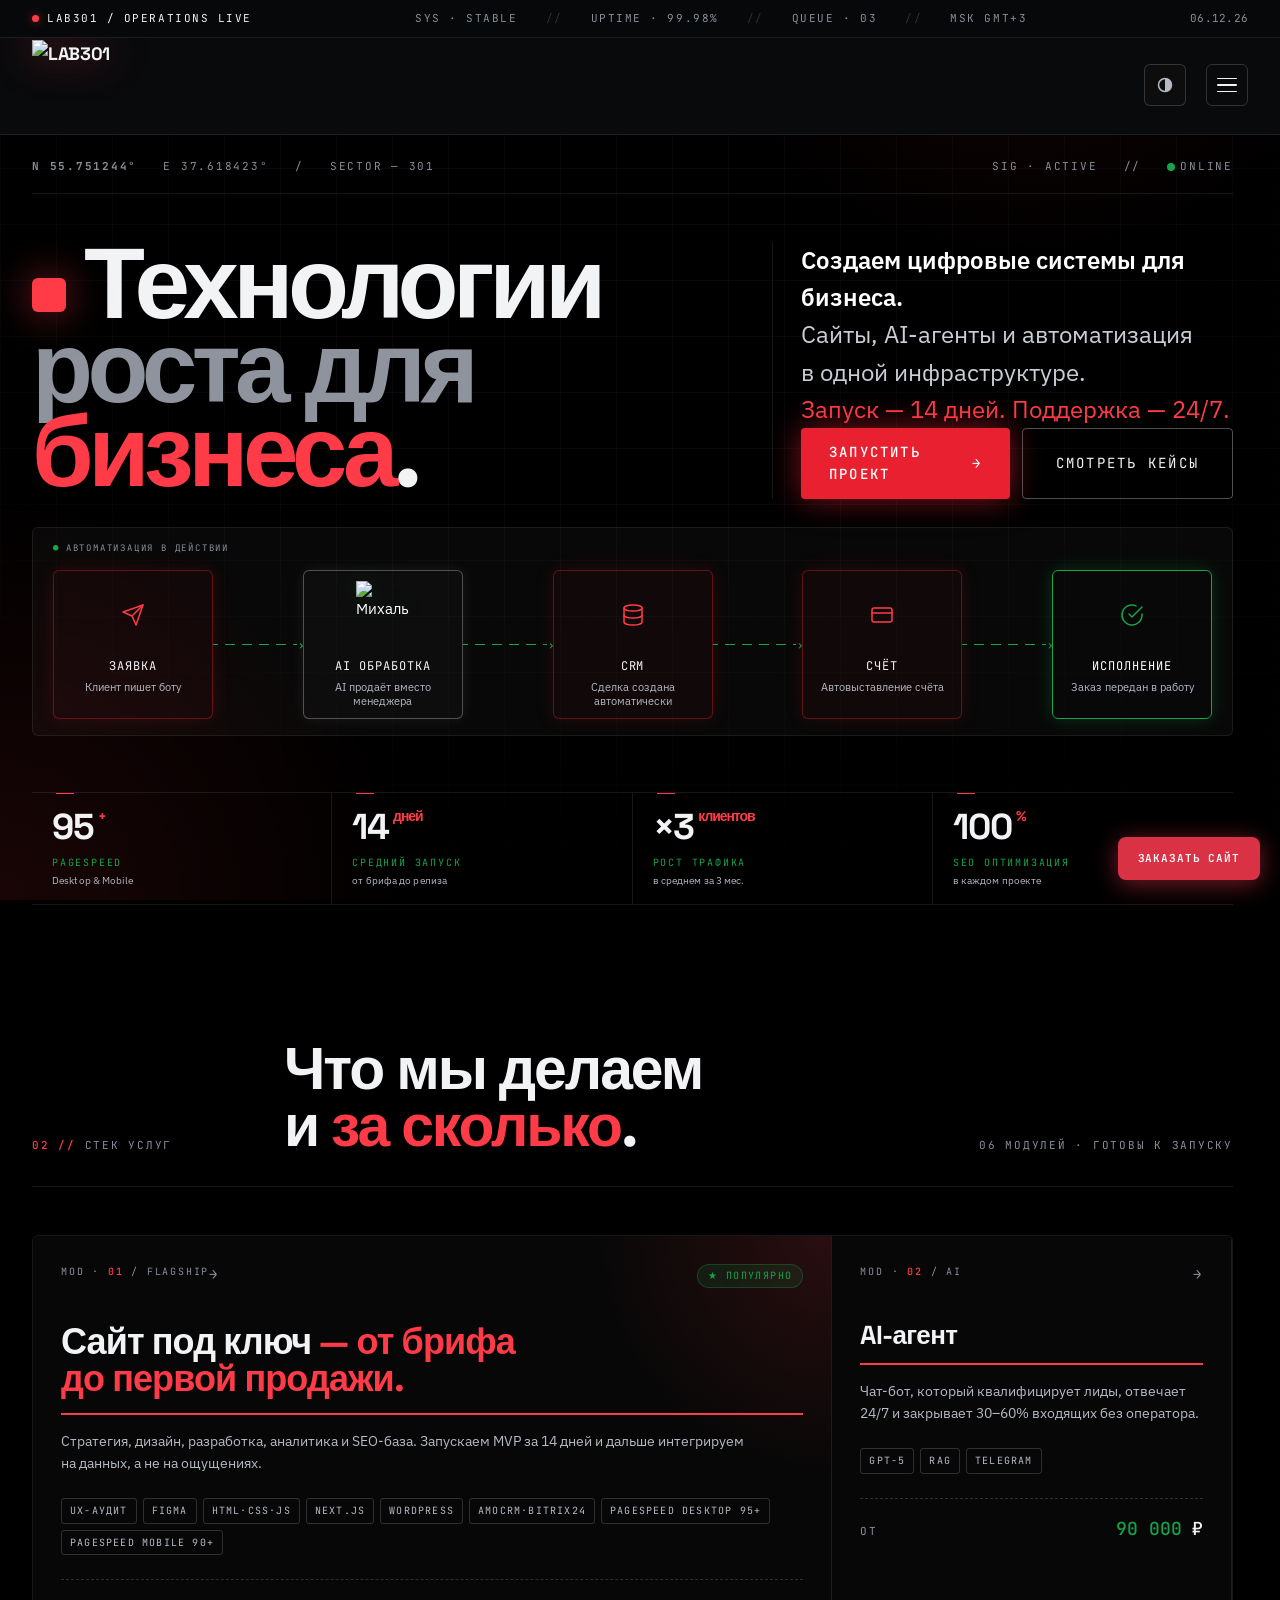
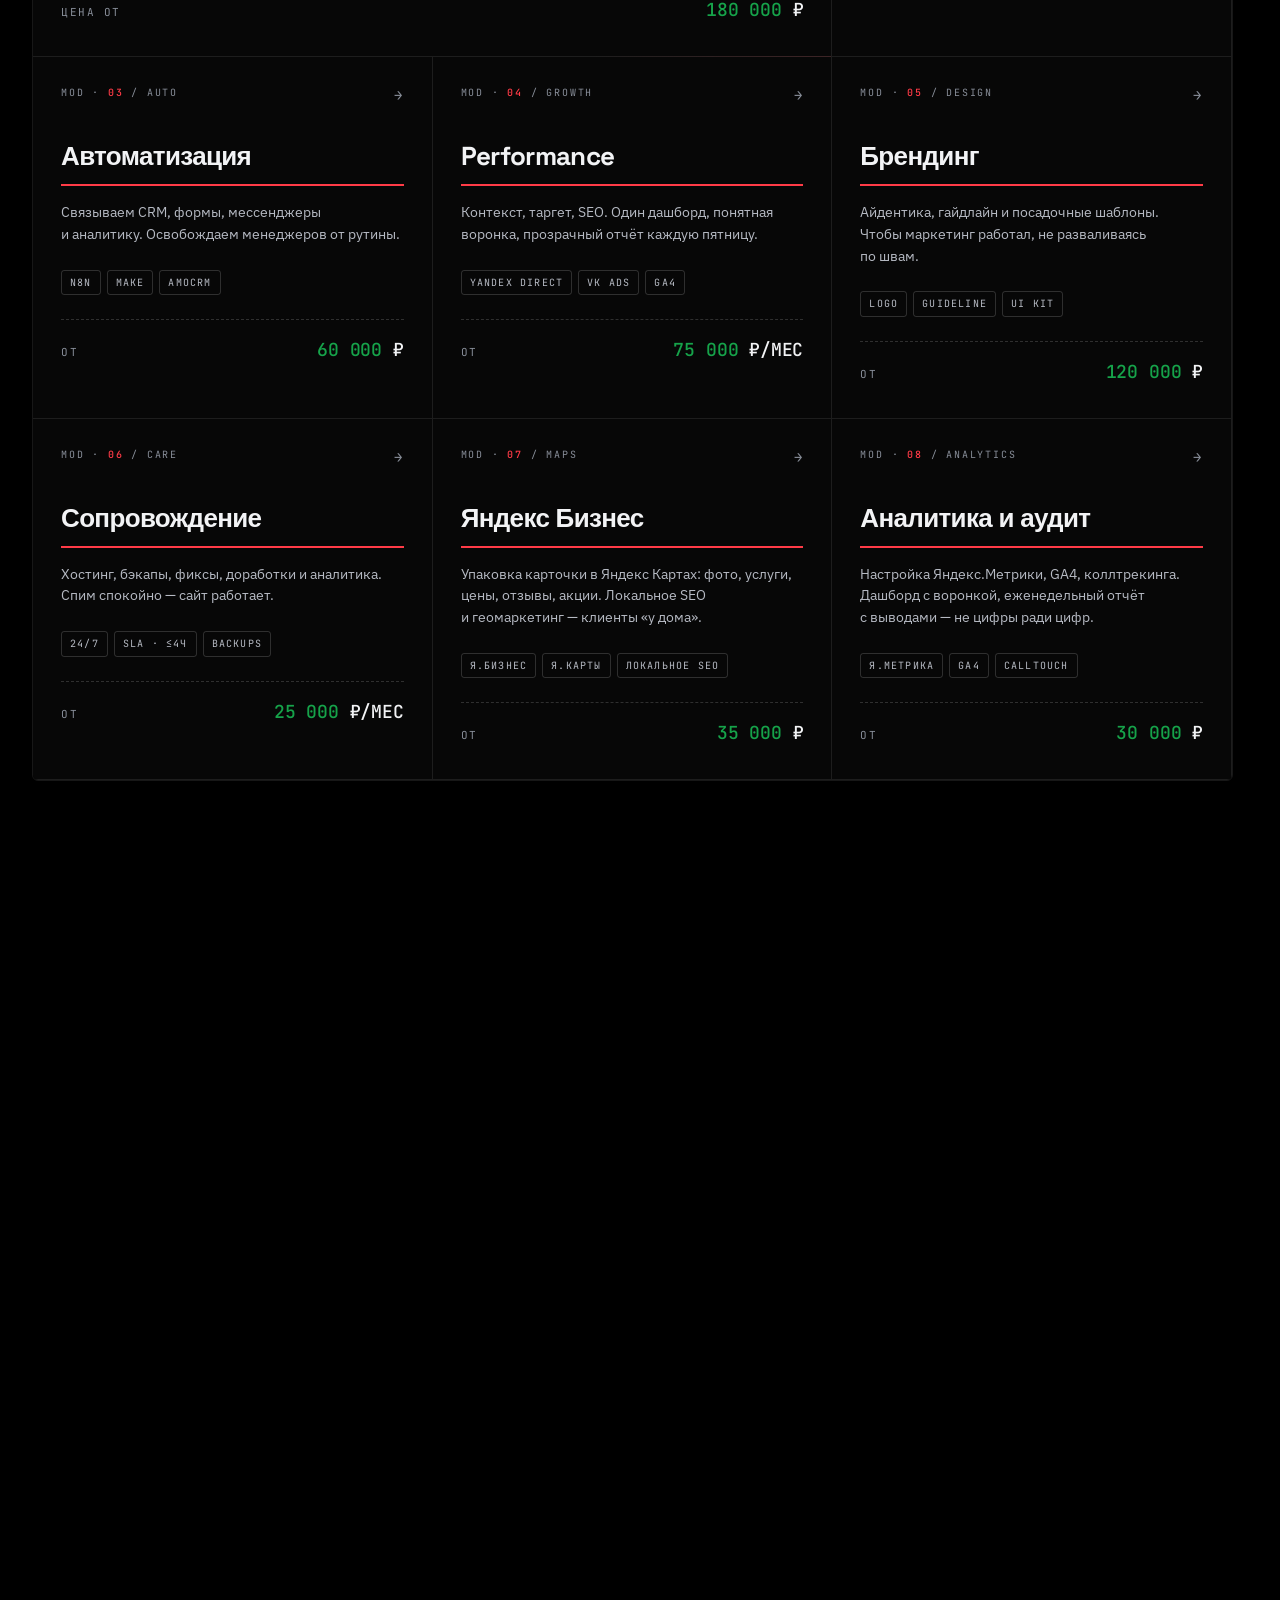
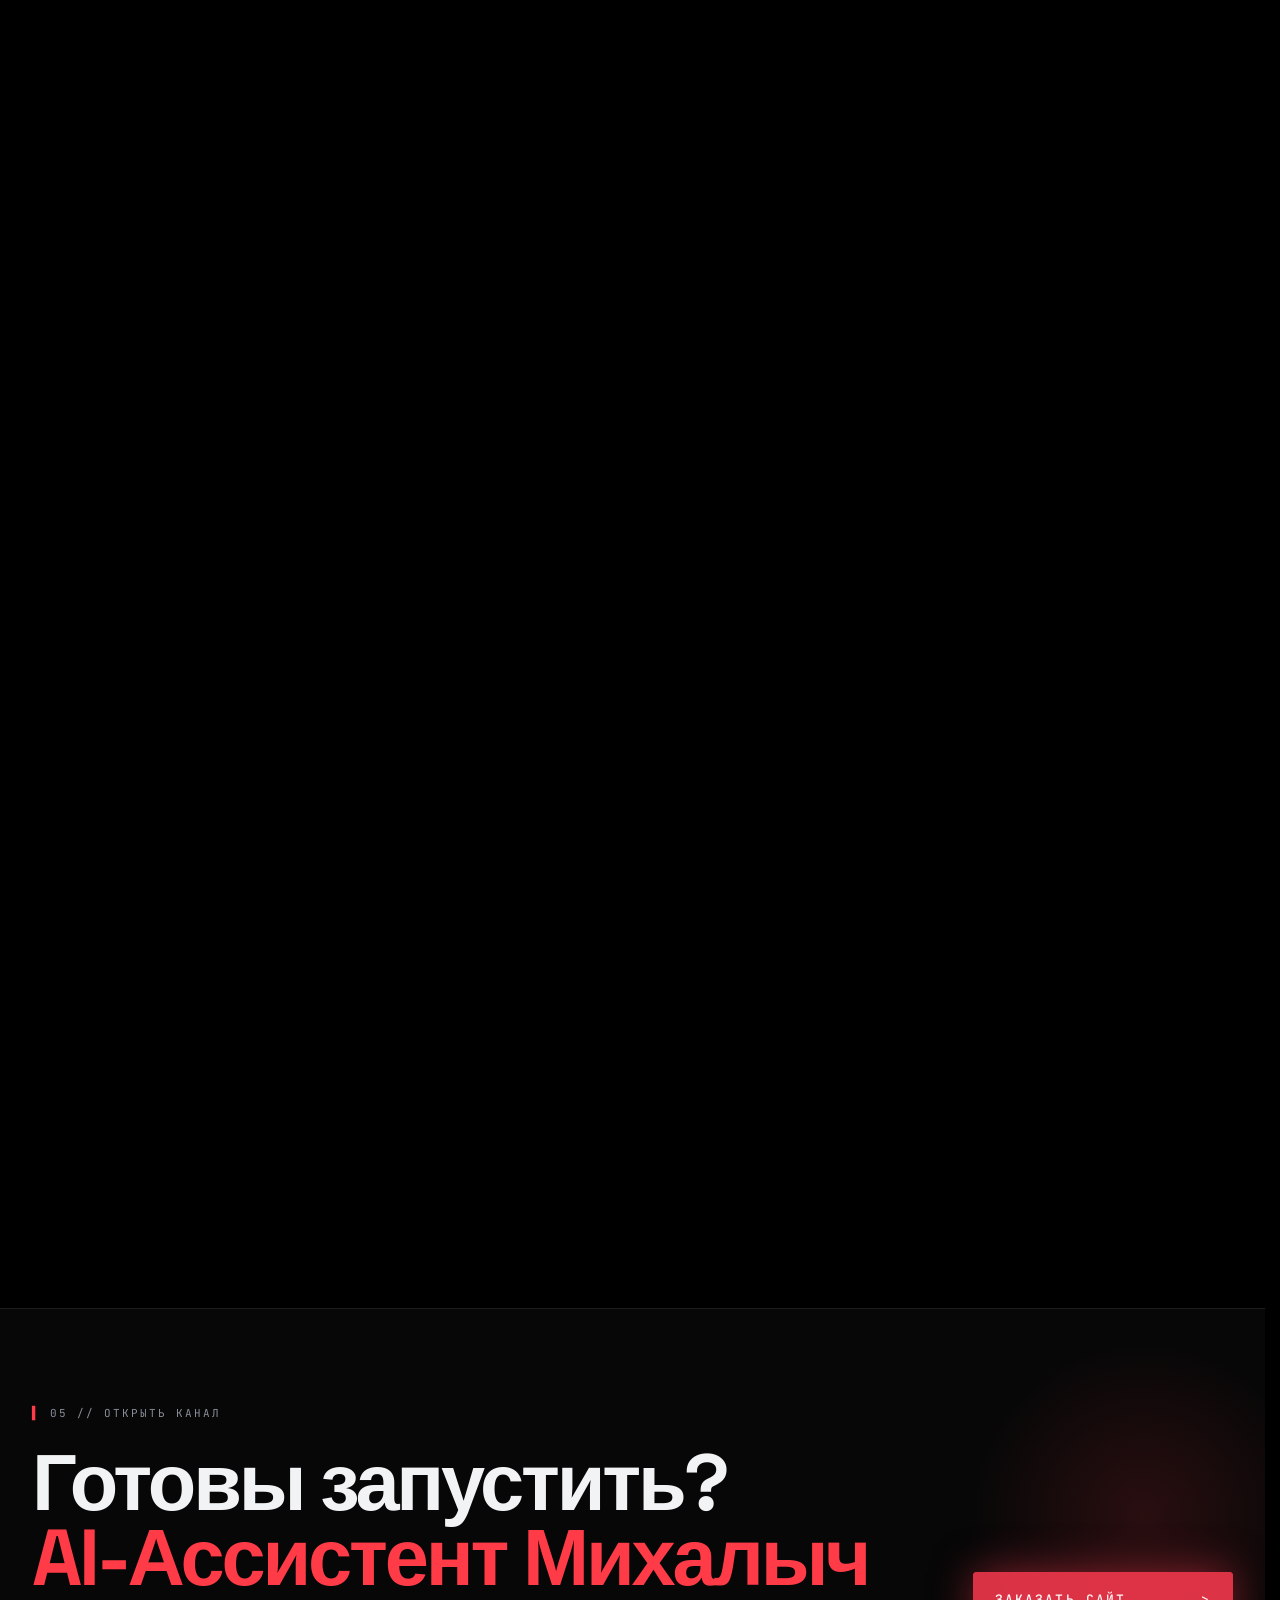
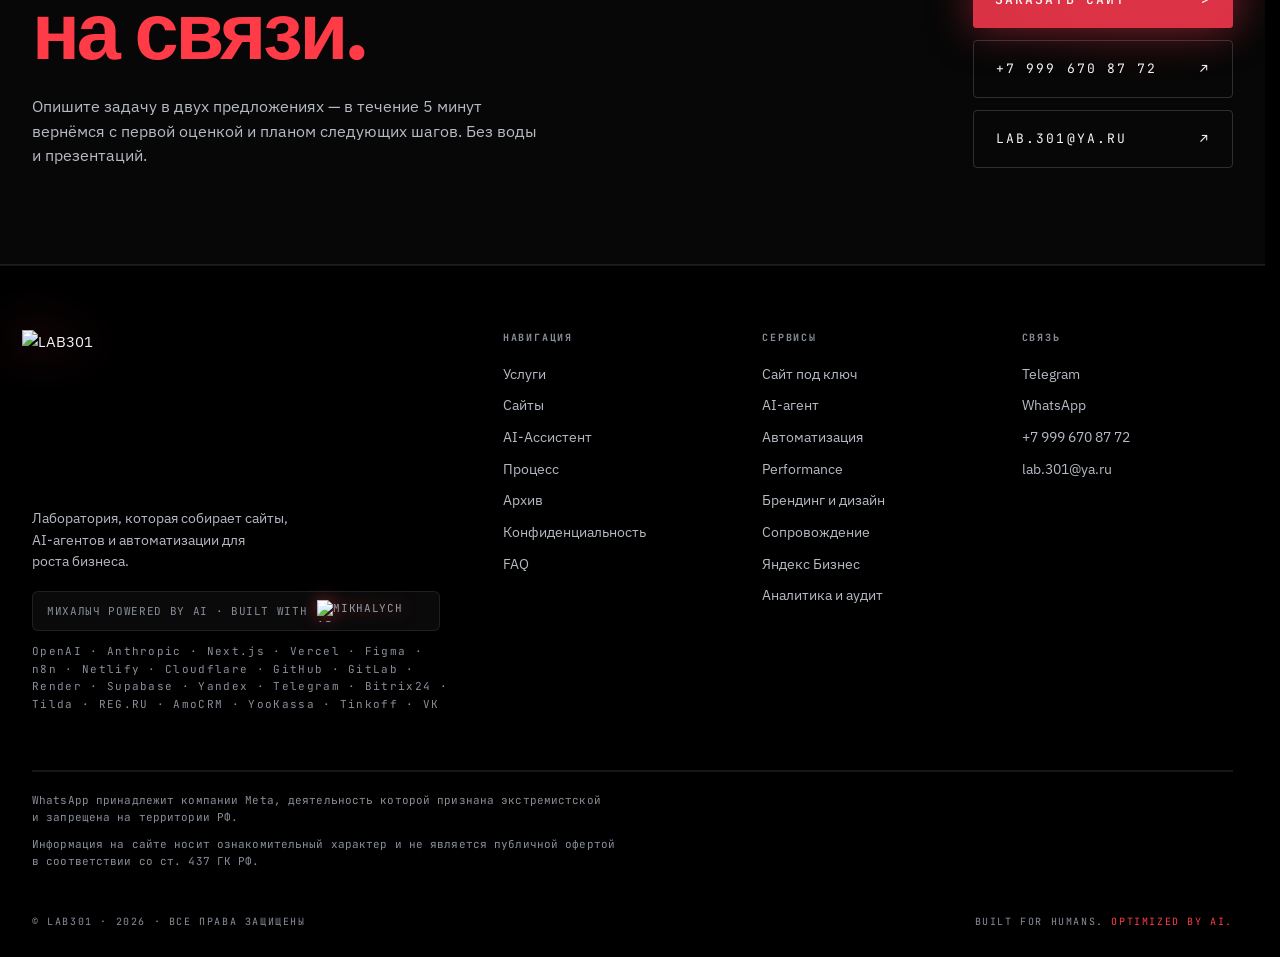
==== index.html @ a78c8273 "Add files via upload" ====
﻿<!DOCTYPE html>
<html lang="ru" data-palette="signal" data-density="comfortable">
<head>
<script>
  if (location.pathname === '/index' ||
      location.pathname === '/index.html') {
    history.replaceState(null, '', '/');
  }
</script>
<meta charset="UTF-8" />
<meta name="viewport" content="width=device-width, initial-scale=1.0" />
<title>LAB301 — Технологии роста для бизнеса</title>
<meta name="description" content="LAB301 — сайты, AI-агенты и автоматизации. Запуск за 14 дней. Михалыч на связи." />
<link rel="canonical" href="https://lab301.ru/" />
<meta name="theme-color" content="#0A0B0D" />
<meta name="robots" content="index, follow" />

<!-- Open Graph -->
<meta property="og:title" content="LAB301 — Технологии роста для бизнеса" />
<meta property="og:description" content="LAB301 — сайты, AI-агенты и автоматизации. Запуск за 14 дней. Михалыч на связи." />
<meta property="og:type" content="website" />
<meta property="og:url" content="https://lab301.ru/" />
<meta property="og:image" content="og-share.png" />
<meta property="og:image:width" content="1200" />
<meta property="og:image:height" content="630" />
<meta property="og:image:alt" content="LAB301 — Технологии роста для бизнеса" />
<meta property="og:locale" content="ru_RU" />
<meta property="og:site_name" content="LAB301" />

<!-- Twitter Card -->
<meta name="twitter:card" content="summary_large_image" />
<meta name="twitter:title" content="LAB301 — Технологии роста для бизнеса" />
<meta name="twitter:description" content="LAB301 — сайты, AI-агенты и автоматизации. Запуск за 14 дней. Михалыч на связи." />
<meta name="twitter:image" content="og-share.png" />

<!-- Favicons -->
<link rel="icon" type="image/x-icon" href="favicon.ico" />
<link rel="icon" type="image/png" sizes="16x16" href="favicon-16x16.png" />
<link rel="icon" type="image/png" sizes="32x32" href="favicon-32x32.png" />
<link rel="apple-touch-icon" sizes="180x180" href="apple-touch-icon.png" />
<meta name="apple-mobile-web-app-title" content="LAB301" />
<meta name="application-name" content="LAB301" />
<script type="application/ld+json">
{
  "@context": "https://schema.org",
  "@type": ["Organization","LocalBusiness"],
  "name": "LAB301",
  "alternateName": "LAB301 / Operations",
  "url": "https://lab301.ru",
  "logo": "https://lab301.ru/lab301-logo.png",
  "telephone": "+79996708772",
  "email": "lab.301@ya.ru",
  "description": "Лаборатория, которая собирает сайты, AI-агентов и автоматизации для роста бизнеса.",
  "areaServed": "Russia",
  "priceRange": "₽₽",
  "sameAs": ["https://t.me/yuriybyg"],
  "contactPoint": {
    "@type": "ContactPoint",
    "contactType": "sales",
    "availableLanguage": "Russian",
    "telephone": "+79996708772"
  }
}
</script>
<!-- Origin connections (DNS+TLS upfront) -->
<link rel="preconnect" href="https://fonts.googleapis.com">
<link rel="preconnect" href="https://fonts.gstatic.com" crossorigin>
<!-- LCP image: only on desktop (>1180px) — on mobile .mik-frame is display:none, mobile LCP is H1 text -->
<link rel="preload" as="image" href="ai_assistant_main.avif" fetchpriority="high" media="(min-width: 1181px)">
<!-- Nav logo (~6KB) — small, early discovery for all devices -->
<link rel="preload" as="image" href="guga.avif" fetchpriority="high">
<!-- Fonts CSS: non-blocking via preload+onload swap, paired with display=swap -->
<link rel="preload" as="style" href="https://fonts.googleapis.com/css2?family=Space+Grotesk:wght@500;600;700&family=IBM+Plex+Sans:wght@400;500;600&family=JetBrains+Mono:wght@400;500;700&display=swap" onload="this.onload=null;this.rel='stylesheet'">
<noscript><link rel="stylesheet" href="https://fonts.googleapis.com/css2?family=Space+Grotesk:wght@500;600;700&family=IBM+Plex+Sans:wght@400;500;600&family=JetBrains+Mono:wght@400;500;700&display=swap"></noscript>
<!-- Main stylesheet (render-blocking by design — ensures no FOUC) -->
<link rel="stylesheet" href="theme.css?v=3">
<style>
  /* page-only overrides */

  #hero { padding-top:140px; padding-bottom: 40px; display:flex; align-items:flex-start; }
  /* content-visibility для секций ниже fold */
  #services, #ops, #archive, #cta-band { content-visibility: auto; contain-intrinsic-size: 0 600px; }
  .hero-coord {
    display: flex; justify-content: space-between; align-items: baseline;
    padding-top: 18px; padding-bottom: 18px; margin-bottom: 48px;
    border-bottom: 1px solid var(--rule);
    font-family: var(--font-m); font-size: 11px;
    letter-spacing: .16em; text-transform: uppercase;
    color: var(--ink-3);
  }
  /* ИНДЕКС / 01 — БРИФ — скрыт глобально */
  #hero .hero-grid .label { display: none; }
  .hero-grid { display:grid; grid-template-columns:1.55fr 1fr; gap:48px; align-items:start; }
  @media (max-width:980px){ .hero-grid { grid-template-columns:1fr; gap:48px; } }
  .hero-title { font-size: clamp(50px, 7.8vw, 122px); font-weight:700; letter-spacing:-.055em; line-height:.84; margin:0; }
  .hero-title .line { display:block; }
  .hero-title .line:first-child { white-space:nowrap; }
  .hero-title .l2 { color:#8e939e; }
  .hero-title .swatch {
    display:inline-block; vertical-align:.06em;
    width:.34em; height:.34em; margin-right:.18em;
    background: var(--acc); border-radius:6px; position:relative;
    box-shadow: 0 0 40px var(--acc-glow);
    transition: background .35s ease, box-shadow .4s ease;
  }
  @media (max-width: 720px) {
    /* Координатная строка — восстановить на мобиле */
    .hero-coord {
      display: flex; flex-direction: column; gap: 3px;
      padding-top: 8px; padding-bottom: 8px;
      margin-bottom: 16px;
      border-bottom: 1px solid var(--rule);
      font-family: var(--font-m); font-size: 9px;
      letter-spacing: .15em; text-transform: uppercase;
      color: var(--ink-3);
    }
    /* Hero: заголовок крупнее, левое выравнивание */
    .hero-title {
      font-size: clamp(50px, 13.5vw, 72px);
      letter-spacing: -.04em; line-height: .88;
      text-align: left;
    }
    .hero-grid { gap: 20px; text-align: left; }
    .hero-title .line:first-child { white-space: normal; }
    .hero-title .swatch { width: .38em; height: .38em; }
    /* Hero: занять весь первый экран */
    #hero { padding-top: 148px; padding-bottom: 24px; min-height: 100dvh; }
    #hero > .container {
      display: flex; flex-direction: column;
      min-height: calc(100dvh - 172px); /* 148 top + 24 bottom */
    }
    /* Статы — к низу экрана */
    .hero-stats { margin-top: auto !important; padding-top: 20px; }
    .hero-lede { font-size: 15px; text-align: left; max-width: 100%; }
    .hero-meta {
      border-left: none; padding-left: calc(0.56 * clamp(50px, 13.5vw, 72px)) !important;
    }
    .hero-cta-row { width: 100%; }
  }
  /* ── Mobile-only hero fixes ── */
  @media (max-width: 768px) {
    /* Кнопки: одна на мобиле, на всю ширину */
    .hero-cta-row .btn-secondary { display: none; }
    .hero-cta-row { width: 100%; justify-content: flex-start; margin-top: 18px; margin-bottom: 18px; }
    .hero-cta-row .btn-primary { width: auto; }
  }

  .hero-title em { font-style:normal; color: var(--acc); }
  .hero-meta { border-left:1px solid var(--rule); padding-left:28px; display:flex; flex-direction:column; justify-content:space-between; padding-bottom:0; }
  .hero-lede { font-size:24px; line-height:1.55; color:var(--ink-2); max-width:42ch; }
  .hero-lede b { color:#fff; font-weight:600; }
  .hero-cta-row { display:flex; gap:12px; flex-wrap:wrap; }
  .hero-stats { margin-top: 56px; }

  /* Пояснительная строка под метрикой */
  .stat-cell .stat-sub {
    font-family: var(--font-b); font-size: 10px; line-height: 1.4;
    color: var(--ink-2); margin-top: 3px; letter-spacing: .01em;
  }
  /* Hero stats: компактнее, цифры меньше */
  .hero-stats .stat-cell { padding: 16px 20px; }
  .hero-stats .stat-cell .v { font-size: clamp(22px, 3vw, 36px); }
  /* Hero CTA primary: заметнее */
  .hero-cta-row .btn-primary {
    padding: 14px 28px; font-size: 14px;
    background: #E8202F; box-shadow: 0 0 32px rgba(232,32,47,0.55);
  }
  /* Ghost-кнопка — тот же размер что primary */
  .hero-cta-row .btn-secondary {
    border-color: rgba(255,255,255,0.3);
    font-size: 14px; padding: 14px 28px;
  }
  /* Равная ширина кнопок на desktop */
  @media (min-width: 769px) {
    .hero-cta-row { flex-wrap: nowrap; }
    .hero-cta-row .btn-primary,
    .hero-cta-row .btn-secondary { flex: 1 1 0; justify-content: center; }
  }

  /* Hero grid — 2 колонки: заголовок | текст+кнопки */
  .hero-grid { grid-template-columns: 1.5fr 1fr; align-items: stretch; }
  @media (max-width:980px) { .hero-grid { grid-template-columns: 1fr; gap:40px; } }

  /* Михалыч под заголовком — горизонтальная компоновка */
  .hero-mik-inline {
    display: block;
    height: 200px;
    width: auto;
    margin-top: 36px;
    filter: drop-shadow(0 0 32px var(--acc-glow));
  }
  @media (max-width: 980px) { .hero-mik-inline { height: 140px; margin-top: 24px; } }
  @media (max-width: 540px) { .hero-mik-inline { height: 100px; margin-top: 16px; } }

  /* ── Hero Flow — анимированный блок автоматизации ── */
  .hero-flow {
    margin-top: 28px;
    padding: 14px 20px 16px;
    border: 1px solid rgba(255,255,255,0.08);
    border-radius: 6px;
    background: rgba(255,255,255,0.03);
  }
  .hf-label {
    font-family: var(--font-m); font-size: 9px;
    letter-spacing: .2em; text-transform: uppercase;
    color: var(--ink-3); margin-bottom: 14px;
  }
  .hf-dot { color: #16a34a; margin-right: 6px; }
  .hf-steps { display: flex; align-items: stretch; }
  .hf-step {
    display: flex; flex-direction: column; align-items: center;
    text-align: center; padding: 10px 14px;
    border: 1px solid rgba(255,255,255,0.08);
    border-radius: 6px; flex-shrink: 0; width: 160px;
    transition: border-color .3s, box-shadow .3s;
  }
  .hf-step.active {
    border-color: #16a34a;
    box-shadow: 0 0 18px rgba(22,163,74,0.28);
  }
  .hf-step.lit {
    border-color: rgba(255,255,255,0.35);
    box-shadow: 0 0 14px rgba(255,255,255,0.08);
  }
  /* Per-colour glow: красные карточки */
  .hf-step.lit[data-step="0"],
  .hf-step.lit[data-step="2"],
  .hf-step.lit[data-step="3"] {
    border-color: rgba(232,32,47,0.38);
    box-shadow: 0 0 18px rgba(232,32,47,0.14);
    background: rgba(232,32,47,0.04);
  }
  /* Per-colour glow: AI ассистент — белый */
  .hf-step.lit[data-step="1"] {
    border-color: rgba(255,255,255,0.28);
    box-shadow: 0 0 14px rgba(255,255,255,0.08);
    background: rgba(255,255,255,0.025);
  }
  .hf-icon {
    width: 100%; height: 68px;
    display: flex; align-items: center; justify-content: center;
    color: var(--ink-3); transition: color .3s; margin-bottom: 8px;
  }
  .hf-step.active .hf-icon { color: #16a34a; }
  .hf-step[data-step="0"] .hf-icon { color: var(--acc); }
  .hf-step[data-step="1"] .hf-icon { color: #fff; }
  .hf-step[data-step="2"] .hf-icon { color: var(--acc); }
  .hf-step[data-step="3"] .hf-icon { color: var(--acc); }
  .hf-step[data-step="4"] .hf-icon { color: #16a34a; }
  .hf-name {
    font-family: var(--font-m); font-size: 12px;
    letter-spacing: .08em; text-transform: uppercase;
    color: var(--ink); transition: color .3s; white-space: nowrap;
  }
  .hf-step.active .hf-name { color: #fff; }
  .hf-sub {
    font-family: var(--font-b); font-size: 11px;
    color: var(--ink-2); margin-top: 4px; white-space: normal; line-height: 1.3;
  }
  /* Шаг с Михалычем — одинаковый размер с остальными */
  .hf-icon--mik { margin-bottom: 8px; }
  .hf-mik-img {
    height: 100%; width: auto; display: block; object-fit: contain;
    filter: drop-shadow(0 0 10px rgba(22,163,74,0.15));
    transition: filter .3s;
  }
  .hf-step.active .hf-mik-img {
    filter: drop-shadow(0 0 20px rgba(22,163,74,0.55));
  }
  .hf-conn {
    flex: 1; display: flex; align-items: center;
    gap: 2px; min-width: 24px;
  }
  .hf-line {
    flex: 1; height: 1px;
    background: repeating-linear-gradient(
      90deg, rgba(255,255,255,0.14) 0, rgba(255,255,255,0.14) 5px,
      transparent 5px, transparent 12px
    );
    background-size: 17px 1px;
    animation: hf-dash .7s linear infinite;
    transition: background .3s;
  }
  .hf-conn.active .hf-line {
    background: repeating-linear-gradient(
      90deg, #16a34a 0, #16a34a 5px,
      transparent 5px, transparent 12px
    );
    background-size: 17px 1px;
  }
  @keyframes hf-dash {
    from { background-position: 0 0; }
    to   { background-position: 17px 0; }
  }
  .hf-arr {
    font-size: 14px; color: rgba(255,255,255,0.15);
    flex-shrink: 0; transition: color .3s; line-height: 1;
  }
  .hf-conn.active .hf-arr { color: #16a34a; }
  @media (max-width: 900px) { .hero-flow { display: none; } }

  /* ── Hero Flow entrance animation ── */
  .hero-flow .hf-step  { opacity:0; transform:translateY(20px); }
  .hero-flow .hf-conn  { opacity:0; transform:scaleX(0); transform-origin:left center; }
  .hero-flow.in-view .hf-step { animation:hf-enter-step .45s ease forwards; }
  .hero-flow.in-view .hf-conn { animation:hf-enter-conn .35s ease forwards; transform-origin:left center; }
  @keyframes hf-enter-step {
    from { opacity:0; transform:translateY(20px); }
    to   { opacity:1; transform:translateY(0); }
  }
  @keyframes hf-enter-conn {
    from { opacity:0; transform:scaleX(0); }
    to   { opacity:1; transform:scaleX(1); }
  }
  @keyframes hf-pulse-green {
    0%,100% { box-shadow:0 0 18px rgba(22,163,74,.28); }
    50%     { box-shadow:0 0 42px rgba(22,163,74,.7), 0 0 60px rgba(22,163,74,.2); }
  }
  @media (prefers-reduced-motion:reduce) {
    .hero-flow .hf-step,.hero-flow .hf-conn { opacity:1 !important; transform:none !important; animation:none !important; }
  }

  /* ── Hero Flow Vertical (mobile only) ── */
  .hero-flow-v { display: none; }
  @media (max-width: 768px) {
    /* Блок растягивается по вертикали между CTA и статами */
    .hero-flow-v {
      display: flex; flex-direction: column;
      flex: 1;
      margin: 12px 0;
      padding: 12px 14px;
      background: rgba(255,255,255,0.03);
      border: 1px solid rgba(255,255,255,0.08);
      border-radius: 0;
    }
    .hfv-label {
      font-family: var(--font-m); font-size: 9px;
      letter-spacing: .2em; text-transform: uppercase;
      color: var(--ink-3); margin-bottom: 10px; flex-shrink: 0;
    }
    .hfv-dot { color: #16a34a; margin-right: 4px; }
    /* Шаги + коннекторы заполняют всё доступное пространство */
    .hfv-steps { display: flex; flex-direction: column; flex: 1; }
    .hfv-step { display: flex; align-items: center; gap: 12px; flex-shrink: 0; }
    /* Коннектор: эластичный — растягивается, линия заполняет его */
    .hfv-conn { display: flex; flex: 1; min-height: 14px; }
    .hfv-icon-w {
      width: 28px; flex-shrink: 0;
      display: flex; justify-content: center; align-items: center;
    }
    /* Внутри коннектора — растянуть icon-w и линию */
    .hfv-conn .hfv-icon-w { align-items: stretch; }
    .hfv-icon {
      width: 24px; height: 24px;
      display: flex; align-items: center; justify-content: center;
    }
    /* Иконки — красные по умолчанию */
    .hfv-step .hfv-icon { color: #E8192C; }
    /* Михалыч — img, color не влияет (остаётся как есть) */
    /* ИСПОЛНЕНИЕ — зелёная */
    .hfv-step[data-vstep="4"] .hfv-icon { color: #16a34a; }
    /* Михалыч — всегда видимый */
    .hfv-mik-img-v {
      height: 22px; width: auto; display: block; object-fit: contain;
    }
    .hfv-text { flex: 1; padding: 2px 0 4px; }
    /* Название — белое всегда */
    .hfv-name {
      font-family: var(--font-m); font-size: 11px; font-weight: 700;
      letter-spacing: .1em; text-transform: uppercase;
      color: #fff;
    }
    /* Подпись — серая */
    .hfv-sub {
      font-family: var(--font-b); font-size: 10px; line-height: 1.3;
      color: var(--ink-3); margin-top: 2px;
    }
    /* Линия — зелёная, анимированная */
    .hfv-vline {
      width: 1px; height: 100%;
      background: repeating-linear-gradient(
        to bottom,
        #16a34a 0, #16a34a 4px,
        transparent 4px, transparent 8px
      );
      background-size: 1px 8px;
      animation: hfv-dash .6s linear infinite;
    }
    @keyframes hfv-dash {
      from { background-position: 0 0; }
      to   { background-position: 0 8px; }
    }
    /* Mobile: per-colour icon glow */
    .hfv-step[data-vstep="0"] .hfv-icon,
    .hfv-step[data-vstep="2"] .hfv-icon,
    .hfv-step[data-vstep="3"] .hfv-icon {
      filter: drop-shadow(0 0 5px rgba(232,32,47,0.55));
    }
    .hfv-step[data-vstep="1"] .hfv-icon {
      filter: drop-shadow(0 0 5px rgba(255,255,255,0.35));
    }
    .hfv-step[data-vstep="4"] .hfv-icon {
      filter: drop-shadow(0 0 6px rgba(22,163,74,0.65));
    }
  }
</style>
</head>
<body data-page="home">

<section id="hero">
  <div class="container">
    <div class="hero-coord reveal">
      <div><b>N 55.751244°</b> &nbsp; E 37.618423° &nbsp; / &nbsp; SECTOR — 301</div>
      <div>SIG · ACTIVE &nbsp; // &nbsp; <span style="color:var(--acc)">●</span> ONLINE</div>
    </div>

    <div class="hero-grid">
      <div>
        <h1 class="hero-title" data-en='<span class="line"><span class="swatch"></span>Tech&nbsp;for</span><span class="line l2">business</span><span class="line"><em>growth</em>.</span>'>
          <span class="line"><span class="swatch"></span>Технологии</span>
          <span class="line l2">роста&nbsp;для</span>
          <span class="line"><em>бизнеса</em>.</span>
        </h1>
      </div>
      <aside class="hero-meta reveal">
        <p class="hero-lede" data-en='We build <b>digital systems</b> for business. Websites, AI&nbsp;agents and automation in one infrastructure. Launch in&nbsp;14&nbsp;days. Support&nbsp;— 24/7.'><b>Создаем цифровые системы для бизнеса.</b><br><span style="color:#C9CED7">Сайты, AI&#8209;агенты и&nbsp;автоматизация в&nbsp;одной инфраструктуре.</span><br><span style="color:var(--acc)">Запуск&nbsp;— 14&nbsp;дней. Поддержка&nbsp;— 24/7.</span></p>
        <div class="hero-cta-row">
          <a class="btn-primary" href="thankyou.html?to=https://t.me/Judgeopenclawbot" data-en='Launch project <span>→</span>'>Запустить проект <span>→</span></a>
          <a class="btn-secondary" href="cases.html" data-en='View cases'>Смотреть кейсы</a>
        </div>
      </aside>
    </div>

    <!-- ── Automation Flow — полная ширина ── -->
    <div class="hero-flow reveal">
      <div class="hf-label"><span class="hf-dot">●</span>АВТОМАТИЗАЦИЯ В ДЕЙСТВИИ</div>
      <div class="hf-steps">

        <div class="hf-step" data-step="0">
          <div class="hf-icon"><svg width="24" height="24" viewBox="0 0 24 24" fill="none" stroke="currentColor" stroke-width="1.5" stroke-linecap="round" stroke-linejoin="round"><path d="M22 2L11 13"/><path d="M22 2L15 22 11 13 2 9l20-7z"/></svg></div>
          <div class="hf-name">ЗАЯВКА</div>
          <div class="hf-sub">Клиент пишет боту</div>
        </div>

        <div class="hf-conn"><div class="hf-line"></div><span class="hf-arr">›</span></div>

        <div class="hf-step hf-step--mik" data-step="1">
          <div class="hf-icon hf-icon--mik">
            <img src="ai_assistant_main.avif" alt="Михалыч" class="hf-mik-img" width="280" height="360" loading="eager" decoding="async" />
          </div>
          <div class="hf-name">AI ОБРАБОТКА</div>
          <div class="hf-sub">AI продаёт вместо менеджера</div>
        </div>

        <div class="hf-conn"><div class="hf-line"></div><span class="hf-arr">›</span></div>

        <div class="hf-step" data-step="2">
          <div class="hf-icon"><svg width="24" height="24" viewBox="0 0 24 24" fill="none" stroke="currentColor" stroke-width="1.5" stroke-linecap="round" stroke-linejoin="round"><ellipse cx="12" cy="5" rx="9" ry="3"/><path d="M21 12c0 1.66-4 3-9 3s-9-1.34-9-3"/><path d="M3 5v14c0 1.66 4 3 9 3s9-1.34 9-3V5"/></svg></div>
          <div class="hf-name">CRM</div>
          <div class="hf-sub">Сделка создана автоматически</div>
        </div>

        <div class="hf-conn"><div class="hf-line"></div><span class="hf-arr">›</span></div>

        <div class="hf-step" data-step="3">
          <div class="hf-icon"><svg width="24" height="24" viewBox="0 0 24 24" fill="none" stroke="currentColor" stroke-width="1.5" stroke-linecap="round" stroke-linejoin="round"><rect x="2" y="5" width="20" height="14" rx="2"/><line x1="2" y1="10" x2="22" y2="10"/></svg></div>
          <div class="hf-name">СЧЁТ</div>
          <div class="hf-sub">Автовыставление счёта</div>
        </div>

        <div class="hf-conn"><div class="hf-line"></div><span class="hf-arr">›</span></div>

        <div class="hf-step" data-step="4">
          <div class="hf-icon"><svg width="24" height="24" viewBox="0 0 24 24" fill="none" stroke="currentColor" stroke-width="1.5" stroke-linecap="round" stroke-linejoin="round"><path d="M22 11.08V12a10 10 0 11-5.93-9.14"/><polyline points="22 4 12 14.01 9 11.01"/></svg></div>
          <div class="hf-name">ИСПОЛНЕНИЕ</div>
          <div class="hf-sub">Заказ передан в работу</div>
        </div>

      </div>
    </div>

    <!-- ── Automation Flow Vertical (mobile only) ── -->
    <div class="hero-flow-v reveal">
      <div class="hfv-label"><span class="hfv-dot">●</span>АВТОМАТИЗАЦИЯ В ДЕЙСТВИИ</div>
      <div class="hfv-steps">

        <div class="hfv-step" data-vstep="0">
          <div class="hfv-icon-w"><div class="hfv-icon"><svg width="20" height="20" viewBox="0 0 24 24" fill="none" stroke="currentColor" stroke-width="1.5" stroke-linecap="round" stroke-linejoin="round"><path d="M22 2L11 13"/><path d="M22 2L15 22 11 13 2 9l20-7z"/></svg></div></div>
          <div class="hfv-text"><div class="hfv-name">ЗАЯВКА</div><div class="hfv-sub">Клиент пишет боту</div></div>
        </div>

        <div class="hfv-conn" data-vconn="0"><div class="hfv-icon-w"><div class="hfv-vline"></div></div></div>

        <div class="hfv-step" data-vstep="1">
          <div class="hfv-icon-w"><div class="hfv-icon"><img src="ai_assistant_main.avif" alt="Михалыч" class="hfv-mik-img-v" width="24" height="32" loading="lazy" decoding="async"></div></div>
          <div class="hfv-text"><div class="hfv-name">AI ОБРАБОТКА</div><div class="hfv-sub">AI продаёт вместо менеджера</div></div>
        </div>

        <div class="hfv-conn" data-vconn="1"><div class="hfv-icon-w"><div class="hfv-vline"></div></div></div>

        <div class="hfv-step" data-vstep="2">
          <div class="hfv-icon-w"><div class="hfv-icon"><svg width="20" height="20" viewBox="0 0 24 24" fill="none" stroke="currentColor" stroke-width="1.5" stroke-linecap="round" stroke-linejoin="round"><ellipse cx="12" cy="5" rx="9" ry="3"/><path d="M21 12c0 1.66-4 3-9 3s-9-1.34-9-3"/><path d="M3 5v14c0 1.66 4 3 9 3s9-1.34 9-3V5"/></svg></div></div>
          <div class="hfv-text"><div class="hfv-name">CRM</div><div class="hfv-sub">Сделка создана автоматически</div></div>
        </div>

        <div class="hfv-conn" data-vconn="2"><div class="hfv-icon-w"><div class="hfv-vline"></div></div></div>

        <div class="hfv-step" data-vstep="3">
          <div class="hfv-icon-w"><div class="hfv-icon"><svg width="20" height="20" viewBox="0 0 24 24" fill="none" stroke="currentColor" stroke-width="1.5" stroke-linecap="round" stroke-linejoin="round"><rect x="2" y="5" width="20" height="14" rx="2"/><line x1="2" y1="10" x2="22" y2="10"/></svg></div></div>
          <div class="hfv-text"><div class="hfv-name">СЧЁТ</div><div class="hfv-sub">Автовыставление счёта</div></div>
        </div>

        <div class="hfv-conn" data-vconn="3"><div class="hfv-icon-w"><div class="hfv-vline"></div></div></div>

        <div class="hfv-step" data-vstep="4">
          <div class="hfv-icon-w"><div class="hfv-icon"><svg width="20" height="20" viewBox="0 0 24 24" fill="none" stroke="currentColor" stroke-width="1.5" stroke-linecap="round" stroke-linejoin="round"><path d="M22 11.08V12a10 10 0 11-5.93-9.14"/><polyline points="22 4 12 14.01 9 11.01"/></svg></div></div>
          <div class="hfv-text"><div class="hfv-name">ИСПОЛНЕНИЕ</div><div class="hfv-sub">Заказ передан в работу</div></div>
        </div>

      </div>
    </div>

    <div class="stat-row hero-stats reveal">
      <div class="stat-cell">
        <div class="v">95<sup>+</sup></div>
        <div class="k">PageSpeed</div>
        <div class="stat-sub">Desktop &amp; Mobile</div>
      </div>
      <div class="stat-cell">
        <div class="v">14<sup>дней</sup></div>
        <div class="k">средний запуск</div>
        <div class="stat-sub">от брифа до релиза</div>
      </div>
      <div class="stat-cell">
        <div class="v">×3<sup>клиентов</sup></div>
        <div class="k">рост трафика</div>
        <div class="stat-sub">в среднем за 3 мес.</div>
      </div>
      <div class="stat-cell">
        <div class="v">100<sup>%</sup></div>
        <div class="k">SEO оптимизация</div>
        <div class="stat-sub">в каждом проекте</div>
      </div>
    </div>
  </div>
</section>
<script>
(function(){
  /* ── Desktop horizontal flow (IntersectionObserver entrance) ── */
  var steps = document.querySelectorAll('.hf-step');
  var conns = document.querySelectorAll('.hf-conn');
  var flow  = document.querySelector('.hero-flow');
  if (steps.length && flow) {
    steps.forEach(function(s,i){ s.style.animationDelay = (i*200)+'ms'; });
    conns.forEach(function(c,i){ c.style.animationDelay = (i*200+100)+'ms'; });
    var total = (steps.length-1)*200 + 600;
    var io = new IntersectionObserver(function(entries){
      if (!entries[0].isIntersecting) return;
      io.disconnect();
      flow.classList.add('in-view');
      setTimeout(function(){
        /* Freeze entrance → apply settled state */
        steps.forEach(function(s,i){
          s.style.animation='none'; s.style.opacity='1'; s.style.transform='none';
          if (i < steps.length-1) s.classList.add('lit');
        });
        conns.forEach(function(c){
          c.style.animation='none'; c.style.opacity='1'; c.style.transform='none';
          c.classList.add('active');
        });
        var last = steps[steps.length-1];
        last.classList.add('active');
        /* Pulsing green glow on ИСПОЛНЕНИЕ */
        requestAnimationFrame(function(){ requestAnimationFrame(function(){
          last.style.animation = 'hf-pulse-green 1.8s ease-in-out infinite';
        }); });
      }, total);
    }, {threshold:0.3});
    io.observe(flow);
  }
  /* ── Mobile vertical flow ── */
  var vsteps = document.querySelectorAll('.hfv-step');
  var vconns = document.querySelectorAll('.hfv-conn');
  if (vsteps.length) {
    var vcur = 0;
    function vtick() {
      vsteps.forEach(function(s){ s.classList.remove('active'); });
      vconns.forEach(function(c){ c.classList.remove('active'); });
      vsteps[vcur].classList.add('active');
      if (vcur < vconns.length) vconns[vcur].classList.add('active');
      vcur = (vcur + 1) % vsteps.length;
    }
    vtick();
    setInterval(vtick, 800);
  }
})();
</script>

<section id="stack">
  <div class="container">
    <div class="sec-head reveal">
      <div class="idx"><b>02 //</b> СТЕК&nbsp;УСЛУГ</div>
      <h2 class="title">Что мы делаем<br>и&nbsp;<em>за&nbsp;сколько</em>.</h2>
      <div class="meta">06 модулей · готовы&nbsp;к&nbsp;запуску</div>
    </div>

    <div class="stack-grid reveal">
      <div class="mod spotlight span8">
        <div class="mod-id"><span>MOD · <b>01</b> / FLAGSHIP</span><span class="mod-arrow">→</span><span style="margin-left:auto; font-size:10px; letter-spacing:.14em; color:#16a34a; text-transform:uppercase; font-family:var(--font-m); background:rgba(22,163,74,0.12); padding:3px 10px; border-radius:999px; border:1px solid rgba(22,163,74,0.3);">★ Популярно</span></div>
        <div class="mod-title">Сайт под&nbsp;ключ <span class="acc">— от&nbsp;брифа до&nbsp;первой&nbsp;продажи.</span></div>
        <div class="mod-desc">Стратегия, дизайн, разработка, аналитика и&nbsp;SEO‑база. Запускаем MVP за&nbsp;14&nbsp;дней и&nbsp;дальше интегрируем на&nbsp;данных, а&nbsp;не на&nbsp;ощущениях.</div>
        <div class="mod-tags">
          <span class="mod-tag">UX‑аудит</span><span class="mod-tag">Figma</span><span class="mod-tag">HTML·CSS·JS</span><span class="mod-tag">Next.js</span><span class="mod-tag">WordPress</span><span class="mod-tag">AmoCRM·Bitrix24</span><span class="mod-tag">PageSpeed Desktop 95+</span><span class="mod-tag">PageSpeed Mobile 90+</span>
        </div>
        <div class="mod-price"><span>цена&nbsp;от</span><b>180 000 ₽</b></div>
      </div>
      <div class="mod span4">
        <div class="mod-id"><span>MOD · <b>02</b> / AI</span><span class="mod-arrow">→</span></div>
        <div class="mod-title">AI‑агент</div>
        <div class="mod-desc">Чат‑бот, который квалифицирует лиды, отвечает 24/7 и&nbsp;закрывает 30–60% входящих без оператора.</div>
        <div class="mod-tags"><span class="mod-tag">GPT‑5</span><span class="mod-tag">RAG</span><span class="mod-tag">Telegram</span></div>
        <div class="mod-price"><span>от</span><b>90 000 ₽</b></div>
      </div>
      <div class="mod span4">
        <div class="mod-id"><span>MOD · <b>03</b> / AUTO</span><span class="mod-arrow">→</span></div>
        <div class="mod-title">Автоматизация</div>
        <div class="mod-desc">Связываем CRM, формы, мессенджеры и&nbsp;аналитику. Освобождаем менеджеров от&nbsp;рутины.</div>
        <div class="mod-tags"><span class="mod-tag">n8n</span><span class="mod-tag">Make</span><span class="mod-tag">amoCRM</span></div>
        <div class="mod-price"><span>от</span><b>60 000 ₽</b></div>
      </div>
      <div class="mod span4">
        <div class="mod-id"><span>MOD · <b>04</b> / GROWTH</span><span class="mod-arrow">→</span></div>
        <div class="mod-title">Performance</div>
        <div class="mod-desc">Контекст, таргет, SEO. Один дашборд, понятная воронка, прозрачный отчёт каждую пятницу.</div>
        <div class="mod-tags"><span class="mod-tag">Yandex Direct</span><span class="mod-tag">VK Ads</span><span class="mod-tag">GA4</span></div>
        <div class="mod-price"><span>от</span><b>75 000 ₽/мес</b></div>
      </div>
      <div class="mod span4">
        <div class="mod-id"><span>MOD · <b>05</b> / DESIGN</span><span class="mod-arrow">→</span></div>
        <div class="mod-title">Брендинг</div>
        <div class="mod-desc">Айдентика, гайдлайн и&nbsp;посадочные шаблоны. Чтобы маркетинг работал, не&nbsp;разваливаясь по&nbsp;швам.</div>
        <div class="mod-tags"><span class="mod-tag">Logo</span><span class="mod-tag">Guideline</span><span class="mod-tag">UI Kit</span></div>
        <div class="mod-price"><span>от</span><b>120 000 ₽</b></div>
      </div>
      <div class="mod span4">
        <div class="mod-id"><span>MOD · <b>06</b> / CARE</span><span class="mod-arrow">→</span></div>
        <div class="mod-title">Сопровождение</div>
        <div class="mod-desc">Хостинг, бэкапы, фиксы, доработки и&nbsp;аналитика. Спим спокойно — сайт&nbsp;работает.</div>
        <div class="mod-tags"><span class="mod-tag">24/7</span><span class="mod-tag">SLA · ≤4ч</span><span class="mod-tag">Backups</span></div>
        <div class="mod-price"><span>от</span><b>25 000 ₽/мес</b></div>
      </div>
      <div class="mod span4">
        <div class="mod-id"><span>MOD · <b>07</b> / MAPS</span><span class="mod-arrow">→</span></div>
        <div class="mod-title">Яндекс Бизнес</div>
        <div class="mod-desc">Упаковка карточки в&nbsp;Яндекс Картах: фото, услуги, цены, отзывы, акции. Локальное SEO и&nbsp;геомаркетинг — клиенты «у&nbsp;дома».</div>
        <div class="mod-tags"><span class="mod-tag">Я.Бизнес</span><span class="mod-tag">Я.Карты</span><span class="mod-tag">Локальное SEO</span></div>
        <div class="mod-price"><span>от</span><b>35 000 ₽</b></div>
      </div>
      <div class="mod span4">
        <div class="mod-id"><span>MOD · <b>08</b> / ANALYTICS</span><span class="mod-arrow">→</span></div>
        <div class="mod-title">Аналитика и&nbsp;аудит</div>
        <div class="mod-desc">Настройка Яндекс.Метрики, GA4, коллтрекинга. Дашборд с&nbsp;воронкой, еженедельный отчёт с&nbsp;выводами — не&nbsp;цифры ради цифр.</div>
        <div class="mod-tags"><span class="mod-tag">Я.Метрика</span><span class="mod-tag">GA4</span><span class="mod-tag">Calltouch</span></div>
        <div class="mod-price"><span>от</span><b>30 000 ₽</b></div>
      </div>
    </div>
  </div>
</section>

<section id="ops">
  <div class="container">
    <div class="sec-head reveal">
      <div class="idx"><b>03 //</b> МЕТОД&nbsp;РАБОТЫ</div>
      <h2 class="title">Пять&nbsp;шагов от&nbsp;идеи<br>до&nbsp;<em>первой&nbsp;продажи</em>.</h2>
      <div class="meta">14 дней · фикс. бюджет</div>
    </div>
    <div class="ops-grid reveal">
      <div class="step"><div class="step-num"><b>STEP · 01</b></div><div class="step-title">Брифинг</div><div class="step-desc">30 минут на&nbsp;zoom, разбираем задачу, цели и&nbsp;цифры. План и&nbsp;смета.</div></div>
      <div class="step"><div class="step-num"><b>STEP · 02</b></div><div class="step-title">Прототип</div><div class="step-desc">UX‑скелет в&nbsp;Figma, тестируем гипотезы до&nbsp;того, как тратить на&nbsp;дизайн.</div></div>
      <div class="step"><div class="step-num"><b>STEP · 03</b></div><div class="step-title">Дизайн</div><div class="step-desc">Главный экран и&nbsp;ключевые блоки. Утверждаете — едем&nbsp;дальше.</div></div>
      <div class="step"><div class="step-num"><b>STEP · 04</b></div><div class="step-title">Сборка</div><div class="step-desc">Разработка, CRM, метрика, тесты. Релизим на&nbsp;ваш&nbsp;домен.</div></div>
      <div class="step"><div class="step-num"><b>STEP · 05</b></div><div class="step-title">Рост</div><div class="step-desc">Подключаем трафик и&nbsp;поддержку. Растим конверсию по&nbsp;спринтам.</div></div>
    </div>
  </div>
</section>

<section id="archive">
  <div class="container">
    <div class="sec-head reveal">
      <div class="idx"><b>04 //</b> АРХИВ&nbsp;ПРОЕКТОВ</div>
      <h2 class="title">Что мы запустили<br>и&nbsp;<em>с какими&nbsp;цифрами</em>.</h2>
      <div class="meta">04 / 120+ доступных</div>
    </div>
    <div class="arc-grid reveal">
      <article class="arc-card">
        <div class="arc-vis" style="--mx:25%;--my:35%; background-image: url('case-lab301-cover.avif'); background-size: cover; background-position: center;">
          <span class="tag">DIGITAL · AGENCY · 2026</span><span class="stamp">301</span>
        </div>
        <div class="arc-body">
          <h3 class="arc-title">LAB301 — этот&nbsp;сайт</h3>
          <p class="arc-desc">Корпоративный сайт LAB301 с&nbsp;AI‑ассистентом Михалычем, операционным дизайн-языком и&nbsp;PageSpeed&nbsp;95+.</p>
          <div class="arc-metrics">
            <div class="arc-metric"><div class="v">95<sup>+</sup></div><div class="k">PageSpeed Desktop</div></div>
            <div class="arc-metric"><div class="v">90<sup>+</sup></div><div class="k">PageSpeed Mobile</div></div>
            <div class="arc-metric"><div class="v">1.5<sup>с</sup></div><div class="k">LCP</div></div>
            <div class="arc-metric"><div class="v">8<sup>стр</sup></div><div class="k">страниц</div></div>
          </div>
        </div>
      </article>
      <article class="arc-card arc-card--link">
        <a class="arc-card-overlay" href="https://xn--36-mlcmaw0akk.xn--p1ai/" target="_blank" rel="noopener" aria-label="Ремсити36 — перейти на сайт"></a>
        <div class="arc-vis" style="--mx:75%;--my:30%; background-image: url('remcity36_cover.avif'); background-size: cover; background-position: center;">
          <span class="tag">СЕРВИС · РЕМОНТ · 2026</span><span class="stamp">302</span>
        </div>
        <div class="arc-body">
          <h3 class="arc-title">Ремсити36 — ремонт техники в&nbsp;Воронеже</h3>
          <p class="arc-desc">Локальный сервис по&nbsp;ремонту бытовой техники: сайт под&nbsp;ключ + упаковка карточки в&nbsp;Яндекс Картах + локальное SEO. Награда «Хорошее место&nbsp;2026», рейтинг 5.0.</p>
          <div class="arc-metrics">
            <div class="arc-metric"><div class="v">5.0</div><div class="k">рейтинг</div></div>
            <div class="arc-metric"><div class="v">×2.6</div><div class="k">заявок / мес</div></div>
            <div class="arc-metric"><div class="v">53</div><div class="k">отзыва</div></div>
          </div>
        </div>
      </article>
      <article class="arc-card" style="border-style:dashed; opacity:.72;">
        <div class="arc-vis" style="--mx:50%;--my:60%;">
          <span class="tag" style="color:#16a34a; border-color:rgba(22,163,74,0.35); background:rgba(22,163,74,0.08);">В РАБОТЕ · 2026</span><span class="stamp">303</span><span class="ph-label">[ скоро · NDA ]</span>
        </div>
        <div class="arc-body">
          <h3 class="arc-title">Кейс №&nbsp;303 — раскрытие&nbsp;скоро</h3>
          <p class="arc-desc">Закрытый проект под&nbsp;соглашением о&nbsp;неразглашении. Подробности&nbsp;— под&nbsp;запрос.</p>
          <div class="arc-metrics">
            <div class="arc-metric"><div class="v">—</div><div class="k">статус</div></div>
            <div class="arc-metric"><div class="v">Q3</div><div class="k">релиз</div></div>
            <div class="arc-metric"><div class="v">NDA</div><div class="k">обмен</div></div>
          </div>
        </div>
      </article>
      <article class="arc-card" style="border-style:dashed; opacity:.72;">
        <div class="arc-vis" style="--mx:65%;--my:65%;">
          <span class="tag" style="color:#16a34a; border-color:rgba(22,163,74,0.35); background:rgba(22,163,74,0.08);">В РАБОТЕ · 2026</span><span class="stamp">304</span><span class="ph-label">[ скоро ]</span>
        </div>
        <div class="arc-body">
          <h3 class="arc-title">Кейс №&nbsp;304 — раскрытие&nbsp;скоро</h3>
          <p class="arc-desc">Проект на&nbsp;стадии&nbsp;сборки. После выхода&nbsp;— полный разбор с&nbsp;метриками.</p>
          <div class="arc-metrics">
            <div class="arc-metric"><div class="v">—</div><div class="k">статус</div></div>
            <div class="arc-metric"><div class="v">Q3</div><div class="k">релиз</div></div>
            <div class="arc-metric"><div class="v">Открытый</div><div class="k">обмен</div></div>
          </div>
        </div>
      </article>
    </div>
  </div>
</section>

<section id="signal" class="signal-band">
  <div class="container">
    <div class="signal-wrap reveal">
      <div>
        <div class="label" style="margin-bottom:24px;"><span class="dot">▌</span> 05 // ОТКРЫТЬ&nbsp;КАНАЛ</div>
        <h2 class="signal-title">Готовы запустить?<br><em>AI&#8209;Ассистент Михалыч на&nbsp;связи.</em></h2>
        <p class="signal-sub">Опишите задачу в&nbsp;двух предложениях — в&nbsp;течение 5&nbsp;минут вернёмся с&nbsp;первой оценкой и&nbsp;планом следующих шагов. Без воды и&nbsp;презентаций.</p>
      </div>
      <div class="signal-cta">
        <a class="btn-primary" href="thankyou.html?to=https://t.me/Judgeopenclawbot"><span>Заказать сайт</span><span>></span></a>
        <a class="btn-secondary" href="tel:+79996708772"><span>+7 999 670 87 72</span><span>↗</span></a>
        <a class="btn-secondary" href="mailto:lab.301@ya.ru"><span>lab.301@ya.ru</span><span>↗</span></a>
      </div>
    </div>
  </div>
</section>

<script src="theme.js?v=3" defer></script>
</body>
</html>
---- theme.css ----
﻿/* ───────────────────────────────────────────────────────
   LAB301 / OPERATIONS — shared theme
   palette switched by [data-palette] on <html>
   density switched by [data-density] on <html>
   ─────────────────────────────────────────────────────── */
:root {
  --bg:        #000000;
  --bg-2:      #000000;
  --panel:     #070707;
  --panel-2:   #0a0a0a;
  --surface:   #0d0d0d;
  --surface-2: #111111;
  --ink:       #F2F3F5;
  --ink-2:     #B6BAC3;
  --ink-3:     #888E99;
  --rule:      rgba(255,255,255,0.09);
  --rule-2:    rgba(255,255,255,0.16);
  --grid:      rgba(255,255,255,0.032);

  --acc:       #FF3B47;
  --acc-2:     #FFE5E2;
  --acc-soft:  rgba(255,59,71,0.14);
  --acc-glow:  rgba(255,59,71,0.55);
  --acc-name:  "SIGNAL // 01";

  --font-d:    "Space Grotesk", sans-serif;
  --font-b:    "IBM Plex Sans", sans-serif;
  --font-m:    "JetBrains Mono", ui-monospace, monospace;

  --maxw:      1320px;
  --gutter:    32px;
  --row:       96px;
}

[data-palette="signal"]  { --acc:#FF3B47; --acc-2:#FFE5E2; --acc-soft:rgba(255,59,71,.14);  --acc-glow:rgba(255,59,71,.55);  --acc-name:"SIGNAL // 01"; }
[data-palette="cyber"]   { --acc:#00E5FF; --acc-2:#D4FBFF; --acc-soft:rgba(0,229,255,.14);  --acc-glow:rgba(0,229,255,.55);  --acc-name:"CYBER // 02"; }
[data-palette="acid"]    { --acc:#A6FF3B; --acc-2:#E9FFD0; --acc-soft:rgba(166,255,59,.14); --acc-glow:rgba(166,255,59,.55); --acc-name:"ACID // 03"; }
[data-palette="magenta"] { --acc:#FF2D95; --acc-2:#FFD3E8; --acc-soft:rgba(255,45,149,.14); --acc-glow:rgba(255,45,149,.55); --acc-name:"PLASMA // 04"; }
[data-palette="amber"]   { --acc:#FFB000; --acc-2:#FFE7B5; --acc-soft:rgba(255,176,0,.14);  --acc-glow:rgba(255,176,0,.55);  --acc-name:"SODIUM // 05"; }
[data-palette="ice"]     { --acc:#7AA6FF; --acc-2:#DDE7FF; --acc-soft:rgba(122,166,255,.14);--acc-glow:rgba(122,166,255,.5);  --acc-name:"ARCTIC // 06"; }

[data-density="compact"]     { --gutter:24px; --row:64px; }
[data-density="comfortable"] { --gutter:32px; --row:96px; }
[data-density="spacious"]    { --gutter:40px; --row:128px; }

*,*::before,*::after { box-sizing:border-box; margin:0; padding:0; }
html,body { background:var(--bg); color:var(--ink); }
html { scrollbar-gutter: stable; }
body {
  font-family:var(--font-b);
  font-size:15px; line-height:1.55;
  -webkit-font-smoothing:antialiased;
  overflow-x:hidden; min-height:100vh;
  background: linear-gradient(180deg, var(--bg) 0%, var(--bg-2) 100%);
  transition:background .4s ease;
}
@media (max-width: 768px) {
  body { transition: none; }
}
::selection { background:var(--acc); color:#000; }
a { color:inherit; }

.grid-bg {
  position:fixed; inset:0; z-index:0; pointer-events:none;
  background-image:
    linear-gradient(var(--grid) 1px, transparent 1px),
    linear-gradient(90deg, var(--grid) 1px, transparent 1px);
  background-size: 56px 56px;
  -webkit-mask-image: radial-gradient(ellipse 100% 80% at 50% 30%, #000 35%, transparent 85%);
          mask-image: radial-gradient(ellipse 100% 80% at 50% 30%, #000 35%, transparent 85%);
}
.grain {
  position:fixed; inset:0; z-index:1; pointer-events:none;
  background-image: radial-gradient(rgba(255,255,255,0.025) 1px, transparent 1px);
  background-size: 3px 3px; opacity:0.32; mix-blend-mode:overlay;
}
.bloom {
  position:fixed; inset:0; z-index:0; pointer-events:none;
  background:
    radial-gradient(circle 600px at 80% -10%, var(--acc-soft), transparent 60%),
    radial-gradient(circle 700px at 0% 100%, var(--acc-soft), transparent 60%);
  opacity: 0.72;
  transition:background .5s ease;
}

/* Type */
.mono { font-family:var(--font-m); letter-spacing:.02em; }
.label {
  font-family:var(--font-m); font-size:11px; letter-spacing:.18em;
  text-transform:uppercase; color:var(--ink-3);
}
.label .dot { color:var(--acc); }
h1,h2,h3 { font-family:var(--font-d); letter-spacing:-.035em; line-height:.96; font-weight:700; }

/* Layout */
.container { max-width:var(--maxw); margin:0 auto; padding: 0 var(--gutter); position:relative; z-index:2; }
section { padding: var(--row) 0; position:relative; z-index:2; }

/* ── Ribbon + Nav ── */
.ribbon {
  position:fixed; top:0; left:0; right:0; z-index:50;
  display:flex; align-items:center; justify-content:space-between;
  padding: 10px var(--gutter);
  background: rgba(8,9,11,.96);
  border-bottom: 1px solid var(--rule);
  font-family:var(--font-m); font-size:11px; letter-spacing:.14em; text-transform:uppercase; color:var(--ink-3);
}
.ribbon .live { color:var(--ink); display:inline-flex; gap:8px; align-items:center; }
.ribbon .live::before {
  content:""; width:7px; height:7px; border-radius:50%;
  background:var(--acc); box-shadow:0 0 10px var(--acc-glow);
  animation:pulse 1.6s ease-in-out infinite;
}
@keyframes pulse { 0%,100%{opacity:1;transform:scale(1)} 50%{opacity:.45;transform:scale(.75)} }
@keyframes pulse-online { 0%,100%{opacity:1;transform:scale(1)} 50%{opacity:.4;transform:scale(1.6)} }
.online-dot {
  display:inline-block; width:8px; height:8px; border-radius:50%;
  background:#16a34a; vertical-align:middle; margin-right:5px;
  animation: pulse-online 1.4s ease-in-out infinite;
}
.ribbon-mid { display:flex; gap:28px; }
.ribbon-mid span:not(:last-child)::after { content:"//"; margin-left:28px; color:var(--rule-2); }
@media (max-width:780px){ .ribbon-mid { display:none; } }

nav.topnav {
  position:fixed; top:36px; left:0; right:0; z-index:49;
  display:grid;
  grid-template-columns: 1fr auto 1fr;
  grid-template-areas: "logo links right";
  align-items:center;
  padding: 4px var(--gutter);
  background: rgba(10,11,13,.94);
  border-bottom: 1px solid var(--rule);
}
.logo {
  grid-area: logo;
  display:inline-flex; align-items:center; gap:14px;
  font-family:var(--font-d); font-weight:700; font-size:18px; letter-spacing:-.02em;
  color:var(--ink); text-decoration:none;
  min-width:0;
}
.logo-img {
  height: 90px; width: auto; display: block;
  image-rendering: -webkit-optimize-contrast;
  filter: drop-shadow(0 0 18px var(--acc-glow));
  transition: filter .3s ease;
}
.logo:hover .logo-img { filter: drop-shadow(0 0 26px var(--acc-glow)); }
.logo b { font-weight:700; }
.logo span.dim {
  display:flex; flex-direction:column; align-items:center; gap:2px;
  color:var(--ink-3); font-weight:500; font-family: var(--font-m);
  font-size: 10px; letter-spacing:.16em; text-transform:uppercase;
  line-height:1.45; text-align:center;
}
.logo span.dim .dim-l1 { opacity:.7; }
.logo span.dim .dim-l2 { opacity:1; }
@media (max-width: 720px) {
  .logo-img { height: 70px; }
  .logo span.dim { display:none; }
}

.nav-links { grid-area: links; display:flex; gap:34px; list-style:none; }
.nav-links a {
  font-family:var(--font-m); font-size:13.5px; font-weight:500; letter-spacing:.14em; text-transform:uppercase;
  color:var(--ink-2); text-decoration:none; padding: 8px 0; position:relative;
  transition:color .15s; white-space: nowrap;
}
.nav-links a::before { content:attr(data-i); color:var(--acc); margin-right:10px; font-size: 12px; }
.nav-links a::after {
  content:""; position:absolute; left:0; right:0; bottom:-2px;
  height:1.5px; background:var(--acc);
  transform: scaleX(0); transform-origin: left center;
  transition: transform .25s ease;
  box-shadow: 0 0 8px var(--acc-glow);
}
.nav-links a:hover { color:var(--ink); }
.nav-links a:hover::after { transform: scaleX(1); }
.nav-links a[aria-current="page"] { color:var(--ink); }
.nav-links a[aria-current="page"]::after { transform: scaleX(1); }
/* Desktop right cluster: [toggle] [CTA] */
.nav-right {
  grid-area: right; justify-self: end;
  display: flex; align-items: center; gap: 10px;
}
@media (max-width: 1280px) { .nav-right { display: none; } }

.nav-cta {
  display:inline-flex; align-items:center; gap:10px;
  font-family:var(--font-m); font-size:13px; font-weight:600; letter-spacing:.14em; text-transform:uppercase;
  color:#fff; background:var(--acc); padding: 12px 20px;
  text-decoration:none; border-radius:6px;
  box-shadow: 0 0 24px var(--acc-glow);
  transition: transform .15s ease, box-shadow .25s ease;
}
.nav-cta:hover { transform:translateY(-1px); }
.nav-cta .arrow { display:inline-block; transition:transform .2s; }
.nav-cta:hover .arrow { transform:translateX(3px); }
/* ── Nav responsive compression ── */
@media (max-width: 1600px) {
  /* Тэглайн убирается раньше всего */
  .logo span.dim { display: none; }
}
@media (max-width: 1500px) {
  /* Числа и CTA компактнее, тэглайн уже скрыт */
  .nav-links { gap: 20px; }
  .nav-links a { font-size: 12px; letter-spacing: .09em; }
  .topnav .nav-cta { font-size: 11px; padding: 10px 16px; }
}
@media (max-width: 1380px) {
  /* Числа убраны — освобождает ~350px */
  .nav-links a::before { display: none; }
  .nav-links { gap: 20px; }
  .nav-links a { font-size: 12px; letter-spacing: .10em; }
  .topnav .nav-cta { font-size: 11px; padding: 10px 16px; }
}
@media (max-width: 1280px) {
  .nav-links { display:none; }
  nav.topnav { grid-template-columns: 1fr auto; grid-template-areas: "logo right"; }
}

/* ── Buttons ── */
.btn-primary {
  display:inline-flex; align-items:center; gap:10px;
  font-family:var(--font-m); font-size:12px; letter-spacing:.16em; text-transform:uppercase;
  color:#fff; background:var(--acc); padding: 14px 20px;
  text-decoration:none; border-radius:4px; font-weight:500;
  box-shadow: 0 0 0 1px var(--acc) inset, 0 0 40px var(--acc-glow);
  transition: transform .15s ease;
  border:none; cursor:pointer;
}
.btn-primary:hover { transform:translateY(-2px); }
.btn-secondary {
  display:inline-flex; align-items:center; gap:10px;
  font-family:var(--font-m); font-size:12px; letter-spacing:.16em; text-transform:uppercase;
  color:var(--ink); background:transparent; padding: 14px 20px;
  text-decoration:none; border-radius:4px;
  border: 1px solid var(--rule-2);
  transition: border-color .2s, background .2s;
  cursor:pointer;
}
.btn-secondary:hover { border-color: var(--ink-2); background: rgba(255,255,255,0.03); }

/* ── Page header (used on inner pages) ── */
.page-head { padding-top: 168px; padding-bottom: 64px; border-bottom:1px solid var(--rule); }
.page-head .coord {
  display:flex; justify-content:space-between; align-items:baseline;
  padding-bottom:24px; border-bottom:1px solid var(--rule); margin-bottom: 48px;
  font-family:var(--font-m); font-size:11px; letter-spacing:.16em; text-transform:uppercase; color:var(--ink-3);
}
@media (max-width: 768px) {
  .page-head .coord { padding-top:8px; padding-bottom:8px; margin-bottom:20px; }
}
.page-head .coord b { color:var(--ink); font-weight:500; }
.page-head .coord .sig { color:var(--acc); }
.page-head .grid2 { display:grid; grid-template-columns:1.55fr 1fr; gap:48px; align-items:end; }
@media (max-width: 980px){ .page-head .grid2 { grid-template-columns:1fr; gap:32px; } }
.page-head h1 {
  font-size: clamp(48px, 8vw, 128px);
  font-weight:700; letter-spacing:-.045em; line-height:.92;
}
.page-head h1 em { font-style:normal; color:var(--acc); }
.page-head h1 .swatch {
  display:inline-block; vertical-align:.05em;
  width:.7em; height:.7em; margin-right:.18em;
  background:var(--acc); box-shadow:0 0 60px var(--acc-glow);
  border-radius:6px; position:relative; top:.02em;
  transition:background .35s ease, box-shadow .4s ease;
}
.page-head .meta {
  border-left: 1px solid var(--rule); padding-left: 28px;
  display:flex; flex-direction:column; gap:22px; padding-bottom:12px;
}
.page-head .lede { font-size:17px; line-height:1.55; color:var(--ink-2); max-width: 42ch; }
.page-head .lede b { color:var(--ink); font-weight:600; }
.page-head .cta-row { display:flex; gap:12px; flex-wrap:wrap; }

/* breadcrumb on inner pages */
.crumbs {
  display:flex; gap:10px; align-items:center;
  font-family:var(--font-m); font-size:11px; letter-spacing:.16em; text-transform:uppercase;
  color:var(--ink-3); margin-bottom: 24px;
}
.crumbs a { color:var(--ink-3); text-decoration:none; }
.crumbs a:hover { color:var(--ink); }
.crumbs .sep { color:var(--acc); }
.crumbs .here { color:var(--ink); }

/* ── Section head ── */
.sec-head {
  display:grid; grid-template-columns: 220px 1fr auto;
  gap: 32px; align-items:end;
  padding-bottom: 32px; border-bottom: 1px solid var(--rule);
  margin-bottom: 48px;
}
.sec-head .idx { font-family:var(--font-m); font-size:11px; letter-spacing:.16em; text-transform:uppercase; color:var(--ink-3); }
.sec-head .idx b { color:var(--acc); font-weight:500; }
.sec-head .title { font-family:var(--font-d); font-size:clamp(34px,4.6vw,60px); font-weight:700; letter-spacing:-.035em; line-height:.96; }
.sec-head .title em { font-style:normal; color:var(--acc); }
.sec-head .meta { font-family:var(--font-m); font-size:11px; letter-spacing:.16em; text-transform:uppercase; color:var(--ink-3); white-space:nowrap; }
@media (max-width:780px) {
  .sec-head { grid-template-columns:1fr; gap:14px; }
  .sec-head .meta { justify-self:start; }
}

/* ── Module grid (services / sites etc.) ── */
.stack-grid {
  display:grid; grid-template-columns: repeat(12,1fr);
  border:1px solid var(--rule); border-radius:6px; overflow:hidden;
}
.mod {
  grid-column: span 4;
  padding: 28px 28px 32px;
  border-right: 1px solid var(--rule);
  border-bottom: 1px solid var(--rule);
  background: var(--panel);
  position:relative; transition: background .25s ease;
}
.mod.span6 { grid-column: span 6; }
.mod.span8 { grid-column: span 8; }
.mod.span12 { grid-column: span 12; }
.mod:hover { background: var(--panel-2); }
.mod:hover .mod-arrow { color:var(--acc); transform: translate(4px,-4px); }
@media (max-width: 980px) { .mod, .mod.span6, .mod.span8 { grid-column: span 6; } }
@media (max-width: 620px) { .mod, .mod.span6, .mod.span8, .mod.span12 { grid-column: span 12; } }
@media (max-width: 620px) {
  .mod { padding: 20px 18px 24px; overflow: hidden; }
  .mod-title { font-size: 20px; word-break: break-word; }
  .mod.spotlight .mod-title { font-size: 22px; }
  .mod-price { flex-wrap: wrap; gap: 4px; }
  .mod-price b { font-size: 16px; }
  .mod-title .acc { display: block; }
}
.mod-id {
  font-family:var(--font-m); font-size:10px; letter-spacing:.18em; text-transform:uppercase;
  color:var(--ink-3); display:flex; justify-content:space-between; margin-bottom:36px;
}
.mod-id b { color:var(--acc); font-weight:500; }
.mod-arrow { color:var(--ink-3); font-family:var(--font-m); font-size:14px; transition: transform .25s, color .25s; }
.mod-title { font-family:var(--font-d); font-size: 26px; font-weight:700; letter-spacing:-.025em; line-height:1.05; margin-bottom:16px; word-break: break-word; overflow-wrap: break-word; padding-bottom:14px; border-bottom:2px solid var(--acc); }
.mod-title .acc { color: var(--acc); }
.mod-desc { font-size: 14px; line-height:1.55; color:var(--ink-2); margin-bottom: 24px; word-break: break-word; }
.mod-tags { display:flex; gap:6px; flex-wrap:wrap; margin-bottom:24px; }
.mod-tag {
  font-family:var(--font-m); font-size:10px; letter-spacing:.12em; text-transform:uppercase;
  padding: 4px 8px; border:1px solid var(--rule-2); border-radius:3px; color:var(--ink-2);
}
.mod-price {
  display:flex; justify-content:space-between; align-items:baseline;
  padding-top: 16px; border-top: 1px dashed var(--rule-2);
  font-family:var(--font-m); font-size: 11px; letter-spacing:.14em; text-transform:uppercase; color:var(--ink-3);
}
.mod-price b { color:var(--ink); font-weight:500; font-size: 18px; letter-spacing:-.01em; }
.mod-price b em { color:#16a34a; font-style:normal; }
.mod.spotlight {
  background: radial-gradient(circle 400px at 100% 0%, var(--acc-soft), transparent 60%), var(--panel);
}
.mod.spotlight .mod-title { font-size: clamp(20px, 4vw, 36px); }

/* ── Steps / Ops ── */
.ops-grid {
  display:grid; grid-template-columns: repeat(5,1fr); gap: 0;
  border-top:1px solid var(--rule); border-bottom:1px solid var(--rule);
}
@media (max-width:1000px){ .ops-grid { grid-template-columns: repeat(2,1fr); } }
@media (max-width:540px){ .ops-grid { grid-template-columns: 1fr; } }
.step { padding: 32px 24px; border-right: 1px solid var(--rule); border-bottom: 2px solid var(--acc); position:relative; transition: background .2s; }
.step:last-child { border-right:none; }
.step:hover { background: rgba(255,255,255,0.015); }
.step-num { font-family:var(--font-m); font-size: 11px; letter-spacing:.16em; color: var(--ink-3); margin-bottom: 64px; }
.step-num b { color:var(--acc); font-weight:500; }
.step-title { font-family:var(--font-d); font-size: 20px; font-weight:700; letter-spacing:-.02em; margin-bottom:10px; display:inline-block; border-bottom: 2px solid var(--acc); padding-bottom: 4px; }
.step-desc { font-size: 13.5px; color:var(--ink-2); line-height:1.55; }
.step::after { content:""; position:absolute; left:24px; top:0; height:2px; width:32px; background:var(--acc); transition: width .35s; }
.step:hover::after { width:80px; }
/* стрелки между шагами */
.step:not(:first-child)::before {
  content: "→";
  position: absolute;
  left: -10px;
  top: 50%;
  transform: translateY(-50%);
  font-family: var(--font-m);
  font-size: 13px;
  color: #16a34a;
  z-index: 3;
  background: var(--bg);
  padding: 4px 2px;
  line-height: 1;
}
@media (max-width:1000px) { .step:not(:first-child)::before { display:none; } }
@media (max-width:1000px) { .step::after { display:none; } }

/* ── Archive cards ── */
.arc-grid { display:grid; grid-template-columns: repeat(2, 1fr); gap: 24px; }
@media (max-width: 820px){
  .arc-grid { grid-template-columns: 1fr !important; gap: 16px; }
  .arc-card { grid-template-rows: 180px auto !important; }
  .arc-body { padding: 18px; }
  .arc-title { font-size: 18px; }
  .arc-vis .stamp { font-size: clamp(40px, 14vw, 72px); }
  .arc-metrics { gap: 10px; }
  .arc-metric .v { font-size: 18px; }
}
.arc-card {
  border:1px solid var(--rule); border-radius:6px; overflow:hidden;
  background: var(--panel); display:grid; grid-template-rows: 240px auto;
  transition: border-color .2s; position: relative;
}
.arc-card:hover { border-color: var(--rule-2); }
.arc-card--link { cursor: pointer; }
.arc-card--link:hover { border-color: var(--acc); }
.arc-card-overlay { position:absolute; inset:0; z-index:2; }
.arc-vis {
  position:relative;
  background:
    linear-gradient(135deg, var(--acc-soft) 0%, transparent 70%),
    repeating-linear-gradient(90deg, rgba(255,255,255,0.025) 0 1px, transparent 1px 56px),
    repeating-linear-gradient(0deg,  rgba(255,255,255,0.025) 0 1px, transparent 1px 56px),
    var(--panel-2);
  overflow:hidden;
}
.arc-vis::before {
  content:""; position:absolute; inset:0;
  background: radial-gradient(circle 200px at var(--mx,30%) var(--my,40%), var(--acc-glow), transparent 60%);
  opacity:.35; transition: opacity .3s;
}
.arc-card:hover .arc-vis::before { opacity:.6; }
.arc-vis .tag {
  position:absolute; top:16px; left:16px;
  font-family:var(--font-m); font-size:10px; letter-spacing:.16em; text-transform:uppercase;
  padding: 5px 9px; background: rgba(0,0,0,.55); border:1px solid var(--rule-2);
  color:var(--ink); border-radius:3px;
}
.arc-vis .stamp {
  position:absolute; bottom:16px; right:16px;
  font-family:var(--font-d); font-weight:700; font-size: clamp(60px, 9vw, 120px);
  letter-spacing:-.05em; color: transparent;
  -webkit-text-stroke: 1.5px var(--acc); opacity:.85;
}
.arc-vis .ph-label {
  position:absolute; top: 50%; left: 50%; transform: translate(-50%,-50%);
  font-family:var(--font-m); font-size:10px; letter-spacing:.2em; text-transform:uppercase;
  color: var(--ink-3); padding: 6px 10px; border: 1px dashed var(--rule-2); border-radius:3px;
}
.arc-body { padding: 24px; }
.arc-title { font-family:var(--font-d); font-size: 22px; font-weight:700; letter-spacing:-.025em; margin-bottom:8px; }
.arc-desc { font-size: 14px; line-height:1.55; color: var(--ink-2); margin-bottom: 20px; }
.arc-metrics { display:grid; grid-template-columns:repeat(3,1fr); gap:16px; padding-top: 16px; border-top:1px dashed var(--rule-2); }
.arc-metric .v { font-family:var(--font-d); font-size:22px; font-weight:700; color:var(--ink); letter-spacing:-.02em; }
.arc-metric .v sup { color:var(--acc); font-size:11px; vertical-align:top; }
.arc-metric .k { font-family:var(--font-m); font-size:10px; letter-spacing:.14em; text-transform:uppercase; color:var(--ink-3); margin-top:4px; }

/* ── Stat row ── */
.stat-row {
  display:grid; grid-template-columns: repeat(4,1fr);
  border-top: 1px solid var(--rule); border-bottom: 1px solid var(--rule);
}
.stat-cell { padding: 22px 24px; border-right: 1px solid var(--rule); position:relative; }
.stat-cell:last-child { border-right:none; }
.stat-cell .v { font-family:var(--font-d); font-size: 36px; font-weight:700; letter-spacing:-.03em; color:var(--ink); line-height:1; }
.stat-cell .v sup { color:var(--acc); font-size:14px; vertical-align:top; margin-left:4px; }
.stat-cell .k { font-family:var(--font-m); font-size:10px; letter-spacing:.18em; text-transform:uppercase; color:#16a34a; margin-top:10px; }
.stat-cell::before { content:""; position:absolute; left:24px; top:0; width:18px; height:1px; background:var(--acc); }
@media(max-width:720px){
  .stat-row { grid-template-columns: repeat(2,1fr); }
  .stat-cell:nth-child(2) { border-right:none; }
  .stat-cell:nth-child(-n+2) { border-bottom: 1px solid var(--rule); }
}

/* ── FAQ ── */
.faq-list { display:flex; flex-direction:column; border-top: 1px solid var(--rule); }
.faq-item { border-bottom: 1px solid var(--rule); }
.faq-q {
  display:flex; justify-content:space-between; align-items:center; gap: 24px;
  padding: 22px 0; cursor:pointer; user-select:none;
  font-family:var(--font-d); font-size:18px; font-weight:600; letter-spacing:-.015em;
  color:var(--ink);
}
.faq-q .num {
  font-family:var(--font-m); font-size:11px; letter-spacing:.16em; color:var(--ink-3);
  margin-right:24px; flex-shrink:0;
}
.faq-q .num b { color: var(--acc); font-weight:500; }
.faq-q .toggle {
  flex-shrink:0; width:32px; height:32px; border:1px solid var(--acc); border-radius:4px;
  display:grid; place-items:center; color:#1a1a1a;
  background: var(--acc);
  transition: background .2s, color .2s, transform .2s, border-color .2s;
  font-family: var(--font-m);
}
.faq-item.open .faq-q .toggle { background: var(--acc); color:#1a1a1a; transform: rotate(45deg); border-color: var(--acc); }
.faq-q-text { flex:1; }
.faq-a {
  max-height: 0; overflow:hidden;
  font-size: 15px; line-height:1.65; color:var(--ink-2);
  transition: max-height .35s ease, padding .25s ease;
  padding-left: 80px;
}
.faq-item.open .faq-a { max-height: 400px; padding-bottom: 22px; }
@media(max-width:640px){
  .faq-q { font-size:16px; gap:12px; }
  .faq-a { padding-left: 0; }
  .faq-q .num { margin-right:12px; }
}

/* ── CTA / Signal ── */
.signal-band { background: var(--panel); border-top:1px solid var(--rule); border-bottom:1px solid var(--rule); overflow:hidden; }
.signal-wrap { display:grid; grid-template-columns: 1fr auto; gap: 48px; align-items:end; position:relative; }
@media(max-width:820px){ .signal-wrap { grid-template-columns:1fr; gap:32px; } }
.signal-wrap::before {
  content:""; position:absolute; right:-100px; top:-80px;
  width:380px; height:380px; border-radius:50%;
  background: radial-gradient(circle, var(--acc-soft), transparent 65%);
  pointer-events:none;
}
.signal-title { font-family:var(--font-d); font-size: clamp(40px, 6.2vw, 84px); font-weight:700; letter-spacing:-.04em; line-height:.94; }
.signal-title em { font-style:normal; color:var(--acc); }
.signal-sub { margin-top: 24px; font-size: 16px; line-height:1.55; color:var(--ink-2); max-width: 52ch; }
.signal-cta { display:flex; flex-direction:column; gap:12px; min-width: 260px; }
.signal-cta .btn-primary, .signal-cta .btn-secondary { justify-content:space-between; padding:18px 22px; font-size:13px; }
.signal-cta .btn-secondary:hover,
.signal-cta .btn-secondary:focus-visible {
  border-color: var(--acc);
  background: rgba(232,32,47,0.08);
  box-shadow: 0 0 18px rgba(232,32,47,0.18);
  color: #fff;
}

/* ── Footer ── */
footer { padding: 64px 0 28px; border-top: 1px solid var(--rule); position:relative; z-index:2; }
.f-grid { display:grid; grid-template-columns: 2fr 1fr 1fr 1fr; gap: 48px; padding-bottom: 56px; border-bottom: 1px solid var(--rule); }
@media(max-width:820px){ .f-grid { grid-template-columns:1fr 1fr; gap:32px; } }
@media(max-width:520px){ .f-grid { grid-template-columns:1fr; } }
.f-logo-img {
  height: 80px; width: auto; display: block;
  margin-bottom: 18px; margin-left: -10px;
  filter: drop-shadow(0 0 24px var(--acc-glow));
}
.f-powered {
  margin-top: 18px;
  display: inline-flex; align-items: center; gap: 10px;
  padding: 8px 14px;
  border: 1px solid var(--rule); border-radius: 6px;
  background: var(--panel-2);
  font-family: var(--font-m); font-size: 11px; letter-spacing: .06em;
  color: var(--ink-3); text-transform: uppercase;
}
.f-powered-img {
  height: 22px; width: auto; display: block;
  filter: brightness(1.1) drop-shadow(0 0 8px var(--acc-glow));
}
.f-stack {
  margin-top: 12px;
  font-family: var(--font-m); font-size: 11px; letter-spacing: .12em;
  color: var(--ink-3); line-height: 1.6;
}

/* Language toggle */
.lang-toggle {
  display: inline-flex; align-items: center; gap: 6px;
  padding: 6px 10px;
  background: var(--panel); border: 1px solid var(--rule); border-radius: 6px;
  cursor: pointer;
  font-family: var(--font-m); font-size: 11px; letter-spacing: .08em;
  color: var(--ink-2); font-weight: 600;
  transition: border-color .2s, background .2s, color .15s;
}
.lang-toggle:hover {
  border-color: var(--acc); color: var(--ink);
  box-shadow: 0 0 16px -6px var(--acc-glow);
}
.lang-toggle .lang-flag.dim { color: var(--ink-3); }
.lang-toggle .lang-arrow { color: var(--acc); font-size: 10px; }
@media (max-width: 640px) { .lang-toggle .lang-flag.dim, .lang-toggle .lang-arrow { display:none; } }
.f-brand h4 { font-family:var(--font-d); font-size: 28px; font-weight:700; letter-spacing:-.03em; margin-bottom:12px; }
.f-brand p { color:var(--ink-2); font-size:14px; max-width: 36ch; }
.f-legal {
  border-top: 1px solid var(--rule);
  padding: 20px 0;
  display: flex; flex-direction: column; gap: 10px;
}
.f-legal p {
  font-family: var(--font-m); font-size: 11px; line-height: 1.55;
  color: var(--ink-3); letter-spacing: .01em; max-width: 90ch;
}
.f-col h5 { font-family:var(--font-m); font-size:10px; letter-spacing:.18em; text-transform:uppercase; color: var(--ink-3); margin-bottom: 16px; }
.f-col ul { list-style:none; display:flex; flex-direction:column; gap:8px; }
.f-col a { color:var(--ink-2); text-decoration:none; font-size:14px; }
.f-col a:hover { color:var(--acc); }
.f-bot { padding-top: 24px; display:flex; justify-content:space-between; flex-wrap:wrap; gap:12px; font-family:var(--font-m); font-size:10px; letter-spacing:.16em; text-transform:uppercase; color:var(--ink-3); }

/* ── Grey background mode (GitHub-style dark) ── */
[data-bg="grey"] {
  --bg:        #0d1117;
  --bg-2:      #0d1117;
  --panel:     #161b22;
  --panel-2:   #21262d;
  --surface:   #161b22;
  --surface-2: #21262d;
  --rule:      rgba(255,255,255,0.08);
  --rule-2:    rgba(255,255,255,0.14);
  --grid:      rgba(255,255,255,0.03);
}

/* ── Background toggle button ── */
.bg-toggle {
  position: fixed; right: 20px; bottom: 20px; z-index: 89;
  width: 42px; height: 42px; border-radius: 6px;
  background: var(--surface); border: 1px solid var(--rule-2);
  cursor: pointer; display: flex; align-items: center; justify-content: center;
  color: var(--ink-2);
  box-shadow: 0 4px 16px rgba(0,0,0,.5);
  transition: border-color .2s, color .2s, transform .15s;
}
.bg-toggle:hover { border-color: var(--acc); color: var(--ink); transform: scale(1.08); }

/* Floating bg-toggle — убран навсегда */
.bg-toggle:not(.nav-bg-toggle) { display: none; }

/* In mobile nav — inline next to hamburger */
.nav-mobile-controls { grid-area: right; justify-self: end; display: none; align-items: center; gap: 8px; }
.nav-bg-toggle {
  position: static; box-shadow: none;
  width: 42px; height: 42px;
}
/* Desktop nav toggle: растянуть по высоте CTA, добавить отступ */
.nav-right { gap: 20px; }
.nav-right .nav-bg-toggle { align-self: stretch; height: auto; }
@media (max-width: 1280px) {
  .nav-right { gap: 10px; }
  .nav-mobile-controls { display: flex; }
}

/* ── Floating Order Button ── */
.fab-order {
  display: none;
  position: fixed; right: 20px; bottom: 20px; z-index: 90;
  align-items: center;
  background: var(--acc); color: #fff;
  border-radius: 8px; padding: 13px 20px;
  font-family: var(--font-m); font-size: 11px; font-weight: 600;
  letter-spacing: .08em; text-transform: uppercase;
  text-decoration: none; white-space: nowrap;
  box-shadow: 0 4px 24px var(--acc-glow);
  transition: transform .2s ease, box-shadow .2s ease;
}
.fab-order:hover { transform: translateY(-2px); box-shadow: 0 8px 32px var(--acc-glow); }


/* ── Hamburger + mobile drawer ── */
.hamburger {
  display:none;
  flex-direction:column; justify-content:center; align-items:center; gap:5px;
  width:42px; height:42px; padding:0;
  background:transparent; border:1px solid var(--rule-2); border-radius:6px;
  cursor:pointer; transition: border-color .2s, background .2s;
  margin-left:12px;
}
.hamburger span {
  display:block; width:20px; height:1.5px;
  background:var(--ink); border-radius:2px;
  transition: transform .25s ease, opacity .25s ease;
}
.hamburger:hover { border-color: var(--acc); }
.hamburger.active span:nth-child(1) { transform: translateY(6.5px) rotate(45deg); background:var(--acc); }
.hamburger.active span:nth-child(2) { opacity:0; }
.hamburger.active span:nth-child(3) { transform: translateY(-6.5px) rotate(-45deg); background:var(--acc); }

.mobile-drawer {
  position:fixed; top:136px; left:0; right:0; bottom:0; z-index:48;
  background: rgba(8,9,11,.97);
  backdrop-filter: blur(16px); -webkit-backdrop-filter: blur(16px);
  padding: 32px var(--gutter) 48px;
  display:flex; flex-direction:column; gap:24px;
  overflow-y:auto;
  transform: translateY(-100%); opacity:0; pointer-events:none;
  transition: transform .35s ease, opacity .25s ease;
}
.mobile-drawer.open { transform:translateY(0); opacity:1; pointer-events:auto; }
.drawer-links { list-style:none; display:flex; flex-direction:column; gap:0; }
.drawer-links li { border-bottom: 1px solid var(--rule); }
.drawer-links a {
  display:flex; align-items:baseline; gap:14px;
  padding: 18px 0;
  font-family: var(--font-m); font-size:13px; letter-spacing:.16em; text-transform:uppercase;
  color: var(--ink-2); text-decoration:none; position:relative;
  transition: color .15s, padding-left .2s;
}
.drawer-links a::before {
  content: attr(data-i);
  font-size: 11px; color: var(--acc); flex-shrink: 0;
}
.drawer-links a::after {
  content:""; position:absolute; left:0; right:0; bottom:0;
  height:1.5px; background:var(--acc);
  transform: scaleX(0); transform-origin: left center;
  transition: transform .25s ease;
  box-shadow: 0 0 8px var(--acc-glow);
}
.drawer-links a:hover { color: var(--ink); padding-left: 8px; }
.drawer-links a:hover::after { transform: scaleX(1); }
.drawer-links a:active::after { transform: scaleX(1); }
.drawer-links a[aria-current="page"] { color: var(--ink); padding-left: 8px; }
.drawer-links a[aria-current="page"]::after { transform: scaleX(1); }
.drawer-cta { display:flex; flex-direction:column; gap:10px; margin-top: 16px; padding-top: 24px; border-top: 1px solid var(--rule); }
.drawer-cta a { justify-content:space-between; padding: 16px 18px; font-size: 12px; }
.drawer-cta .btn-secondary:hover,
.drawer-cta .btn-secondary:active {
  border-color: var(--acc);
  background: rgba(232,32,47,0.08);
  box-shadow: 0 0 16px rgba(232,32,47,0.18);
  color: #fff;
}

@media (max-width: 1280px) {
  .topnav .nav-cta { display: none; }
  .hamburger { display:flex; }
  .fab-order { display:flex; }
}
@media (max-width: 720px) {
  .mobile-drawer { top: 205px; }
}
@media (min-width: 1281px) {
  .mobile-drawer { display:none !important; }
}

/* ── A11y high-contrast mode ── */
[data-a11y="high-contrast"] {
  --bg: #000000;
  --bg-2: #000000;
  --panel: #0a0a0a;
  --panel-2: #141414;
  --ink: #FFFFFF;
  --ink-2: #E8E8E8;
  --ink-3: #B0B0B0;
  --rule: rgba(255,255,255,0.25);
  --rule-2: rgba(255,255,255,0.40);
  --grid: rgba(255,255,255,0.06);
  --acc: #FF6B6B;
  --acc-soft: rgba(255,107,107,0.20);
  --acc-glow: rgba(255,107,107,0.7);
}
[data-a11y="high-contrast"] .grid-bg,
[data-a11y="high-contrast"] .grain,
[data-a11y="high-contrast"] .bloom { display:none; }
[data-a11y="high-contrast"] .ribbon,
[data-a11y="high-contrast"] nav.topnav { backdrop-filter:none; -webkit-backdrop-filter:none; background:#000; }
[data-a11y="high-contrast"] .btn-primary { box-shadow: 0 0 0 2px var(--acc) inset; }

.a11y-btn {
  width:30px; height:30px; border-radius:6px;
  border:1px solid var(--rule-2); cursor:pointer;
  display:grid; place-items:center;
  background: transparent; color: var(--ink-2);
  transition: color .15s, background .15s, border-color .15s;
  margin-left:6px;
}
.a11y-btn:hover { color: var(--ink); border-color: var(--ink-2); }
.a11y-btn[aria-pressed="true"] { background:#fff; color:#000; border-color:#fff; }
@media (max-width: 720px) { .a11y-btn { display:none; } }

/* ── Reduced motion ── */
@media (prefers-reduced-motion: reduce) {
  *, *::before, *::after {
    animation-duration: 0.01ms !important;
    animation-iteration-count: 1 !important;
    transition-duration: 0.01ms !important;
    scroll-behavior: auto !important;
  }
  .reveal { opacity: 1; transform: none; }
}

/* reveal */
.reveal { opacity:0; transform: translateY(20px); transition: opacity .6s ease, transform .6s ease; }
.reveal.visible { opacity:1; transform:none; }

/* frame ticks */
.frame { position:relative; }
.frame::before, .frame::after, .frame > .tc { position:absolute; width:10px; height:10px; border:1px solid var(--acc); }
.frame::before { top:-1px; left:-1px; border-right:none; border-bottom:none; }
.frame::after  { top:-1px; right:-1px; border-left:none; border-bottom:none; }
.frame > .tc.bl { bottom:-1px; left:-1px; border-right:none; border-top:none; }
.frame > .tc.br { bottom:-1px; right:-1px; border-left:none; border-top:none; }

/* sys card */
.sys-card {
  border: 1px solid var(--rule-2); border-radius: 8px;
  background: linear-gradient(180deg, rgba(255,255,255,0.02), rgba(0,0,0,0.2));
  padding: 16px 18px; font-family:var(--font-m); font-size:11px; line-height:1.7;
  color:var(--ink-2); position:relative;
}
.sys-card::before {
  content:""; position:absolute; top:-1px; left:-1px; right:-1px; height:24px;
  background: linear-gradient(180deg, var(--acc-soft), transparent);
  border-radius: 8px 8px 0 0; pointer-events:none;
}
.sys-card .row { display:flex; justify-content:space-between; gap:12px; }
.sys-card .row .k { color:var(--ink-3); letter-spacing:.14em; text-transform:uppercase; font-size:10px; }
.sys-card .row .v { color:var(--ink); }
.sys-card .row .v.ok { color:var(--acc); }

/* misc utilities */
.acc { color: var(--acc); }
.muted { color: var(--ink-3); }
.list-rows { display:flex; flex-direction:column; gap: 1px; background: var(--rule); border: 1px solid var(--rule); border-radius:6px; overflow:hidden; }
.list-row { background: var(--panel); padding: 18px 22px; display:grid; grid-template-columns: 80px 1fr auto; gap: 24px; align-items:center; transition: background .2s; }
.list-row:hover { background: var(--panel-2); }
.list-row .lr-id { font-family:var(--font-m); font-size:11px; letter-spacing:.16em; color:var(--ink-3); }
.list-row .lr-id b { color:var(--acc); font-weight:500; }
.list-row .lr-title { font-family:var(--font-d); font-size:18px; font-weight:600; letter-spacing:-.02em; }
.list-row .lr-meta { font-family:var(--font-m); font-size:11px; letter-spacing:.14em; color:#16a34a; white-space:nowrap; }
@media(max-width:640px){
  .list-row { grid-template-columns: 1fr; gap:6px; }
  .list-row .lr-meta { justify-self:start; }
}

/* ── Global mobile overflow fix ── */
@media (max-width: 900px) {
  /* Все заголовки — перенос слов */
  h1, h2, h3, h4,
  .page-head h1,
  .hero-title,
  .signal-title,
  .sec-head .title,
  .mod-title,
  .arc-title,
  .step-title,
  .lr-title,
  .chan-value {
    word-break: break-word;
    overflow-wrap: break-word;
    hyphens: auto;
  }

  /* signal-title — уменьшить минимальный размер */
  .signal-title { font-size: clamp(28px, 8vw, 84px); }

  /* page-head h1 */
  .page-head h1 { font-size: clamp(38px, 10vw, 128px); }

  /* sec-head — мета в одну строку с переносом */
  .sec-head .meta { white-space: normal; }

  /* list-row title */
  .lr-title { font-size: 16px; }

  /* signal-band layout */
  .signal-wrap { gap: 32px; }
  .signal-cta { flex-direction: column; }

  /* stat-row */
  .stat-row { gap: 16px; }
  .stat-cell .v { font-size: 28px; }

  /* Все элементы не выходят за контейнер */
  img, video, iframe, table { max-width: 100%; box-sizing: border-box; }
}

/* ── Accessibility: contrast fixes (WCAG AA) ── */
/* White text on --acc (#FF3B47) = 3.49:1, fails 4.5:1. Use #DA3245 = 4.77:1 ✓ */
.btn-primary, .nav-cta, .fab-order {
  background: #DA3245;
}
.btn-primary {
  box-shadow: 0 0 0 1px #DA3245 inset, 0 0 40px rgba(218,50,69,0.55);
}
.nav-cta {
  box-shadow: 0 0 24px rgba(218,50,69,0.55);
}
.fab-order {
  box-shadow: 0 4px 24px rgba(218,50,69,0.55);
}

/* ── Mobile performance: отключаем тяжёлые эффекты ── */
@media (max-width: 768px) {
  /* Grain — фиксированный радиал-градиент 3×3px на весь экран: очень дорого на GPU */
  .grain { display: none; }

  /* Bloom — два больших radial-gradient на фиксированном слое */
  .bloom { display: none; }

  /* Grid-bg — fixed bg с mask-image: упрощаем */
  .grid-bg { display: none; }

  /* Убираем тяжёлые box-shadow на кнопках */
  .btn-primary { box-shadow: none; }
  .nav-cta { box-shadow: none; }

  /* Убираем glow на логотипе */
  .logo-img { filter: none; }

  /* Убираем дорогой box-shadow на swatch в hero */
  .hero-title .swatch { box-shadow: none; }

  /* Убираем card hover transitions */
  .mod, .step, .arc-item, .list-row { transition: none; }

  /* Упрощаем step::after анимацию */
  .step:hover::after { width: 32px; }

  /* Reveal — показываем сразу, без анимации */
  .reveal { opacity: 1; transform: none; transition: none; }

  /* Backdrop-filter на nav — GPU-дорогая операция, на мобиле не критична (bg уже 0.94 непрозрачный) */
  nav.topnav { backdrop-filter: none; -webkit-backdrop-filter: none; background: rgba(10,11,13,.98); }

  /* Убираем тяжёлые drop-shadow на изображениях на мобиле */
  .mik-img, .f-logo-img, .f-powered-img { filter: none; }

  /* Pulse анимации — экономим CPU/GPU */
  .ribbon .live::before { animation: none; }

  /* Дата в ленте — на мобиле показываем */
  .ribbon .mono { display: inline; }
}
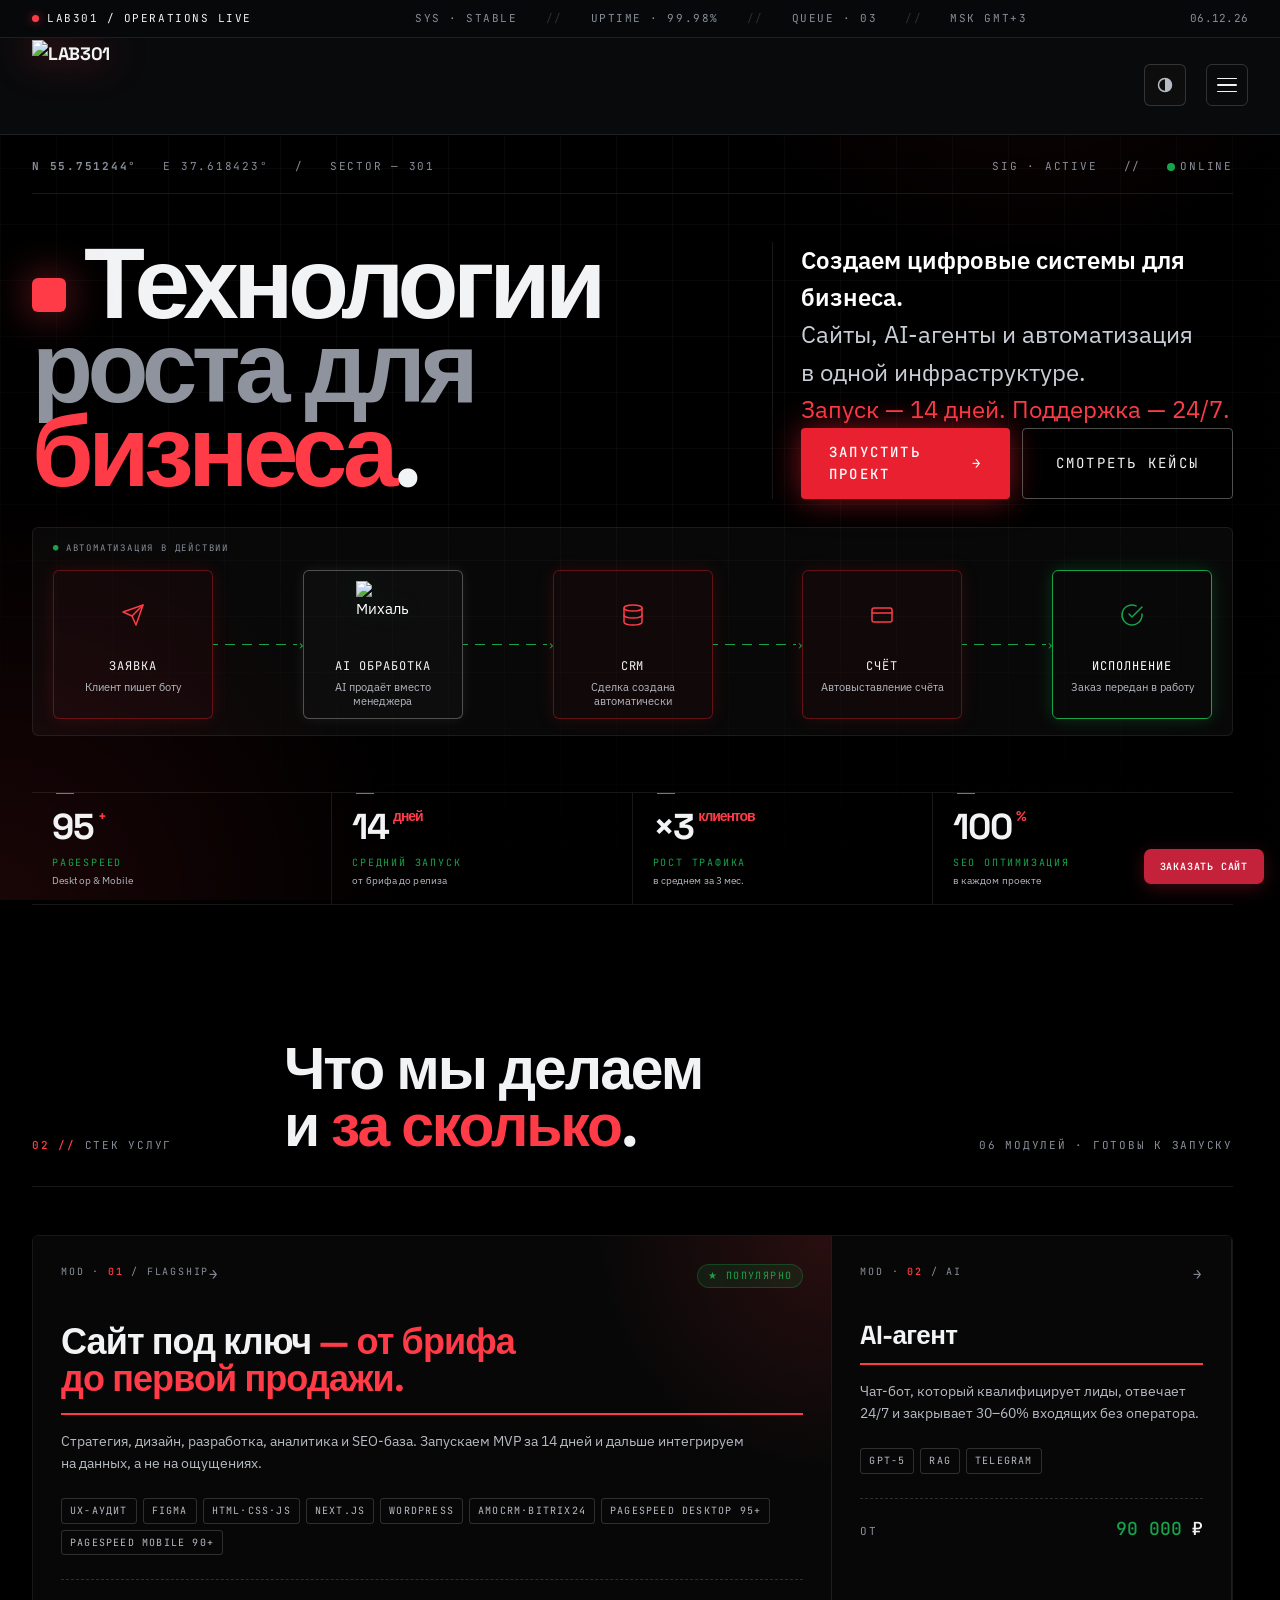
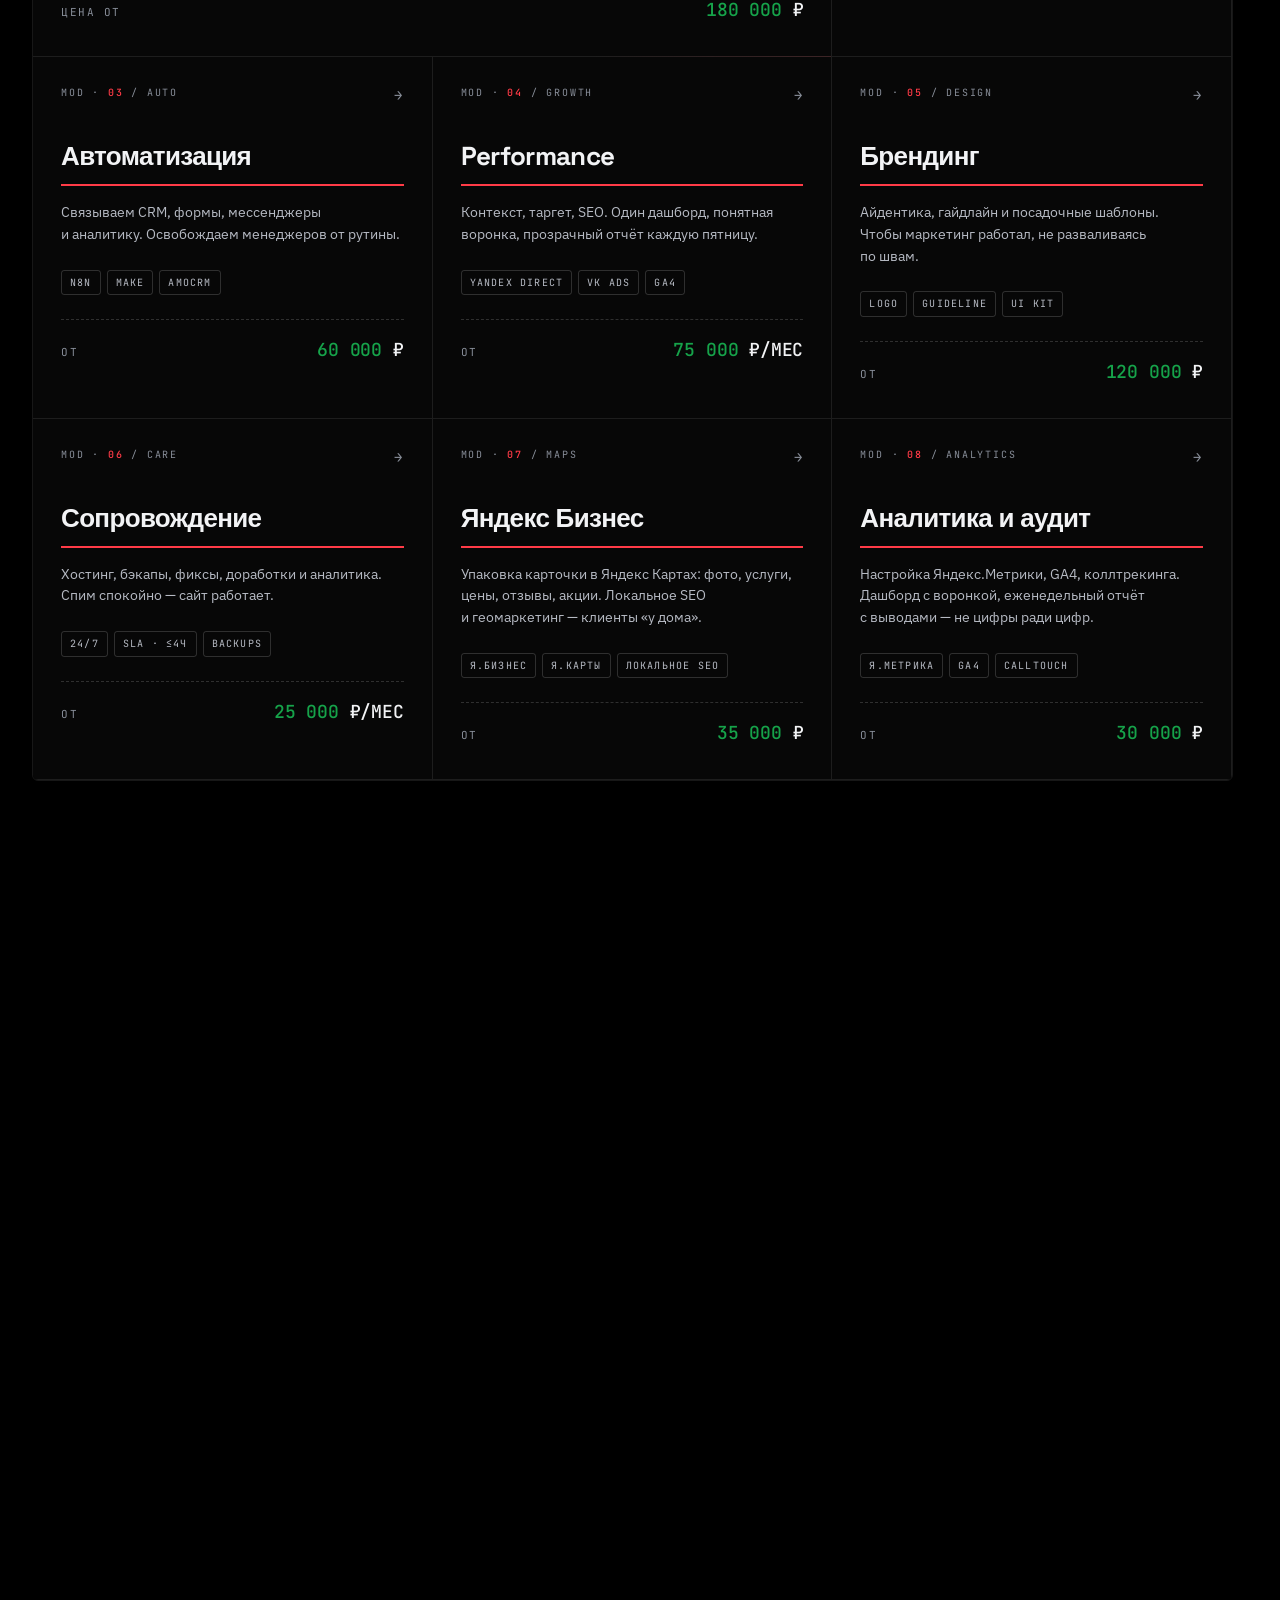
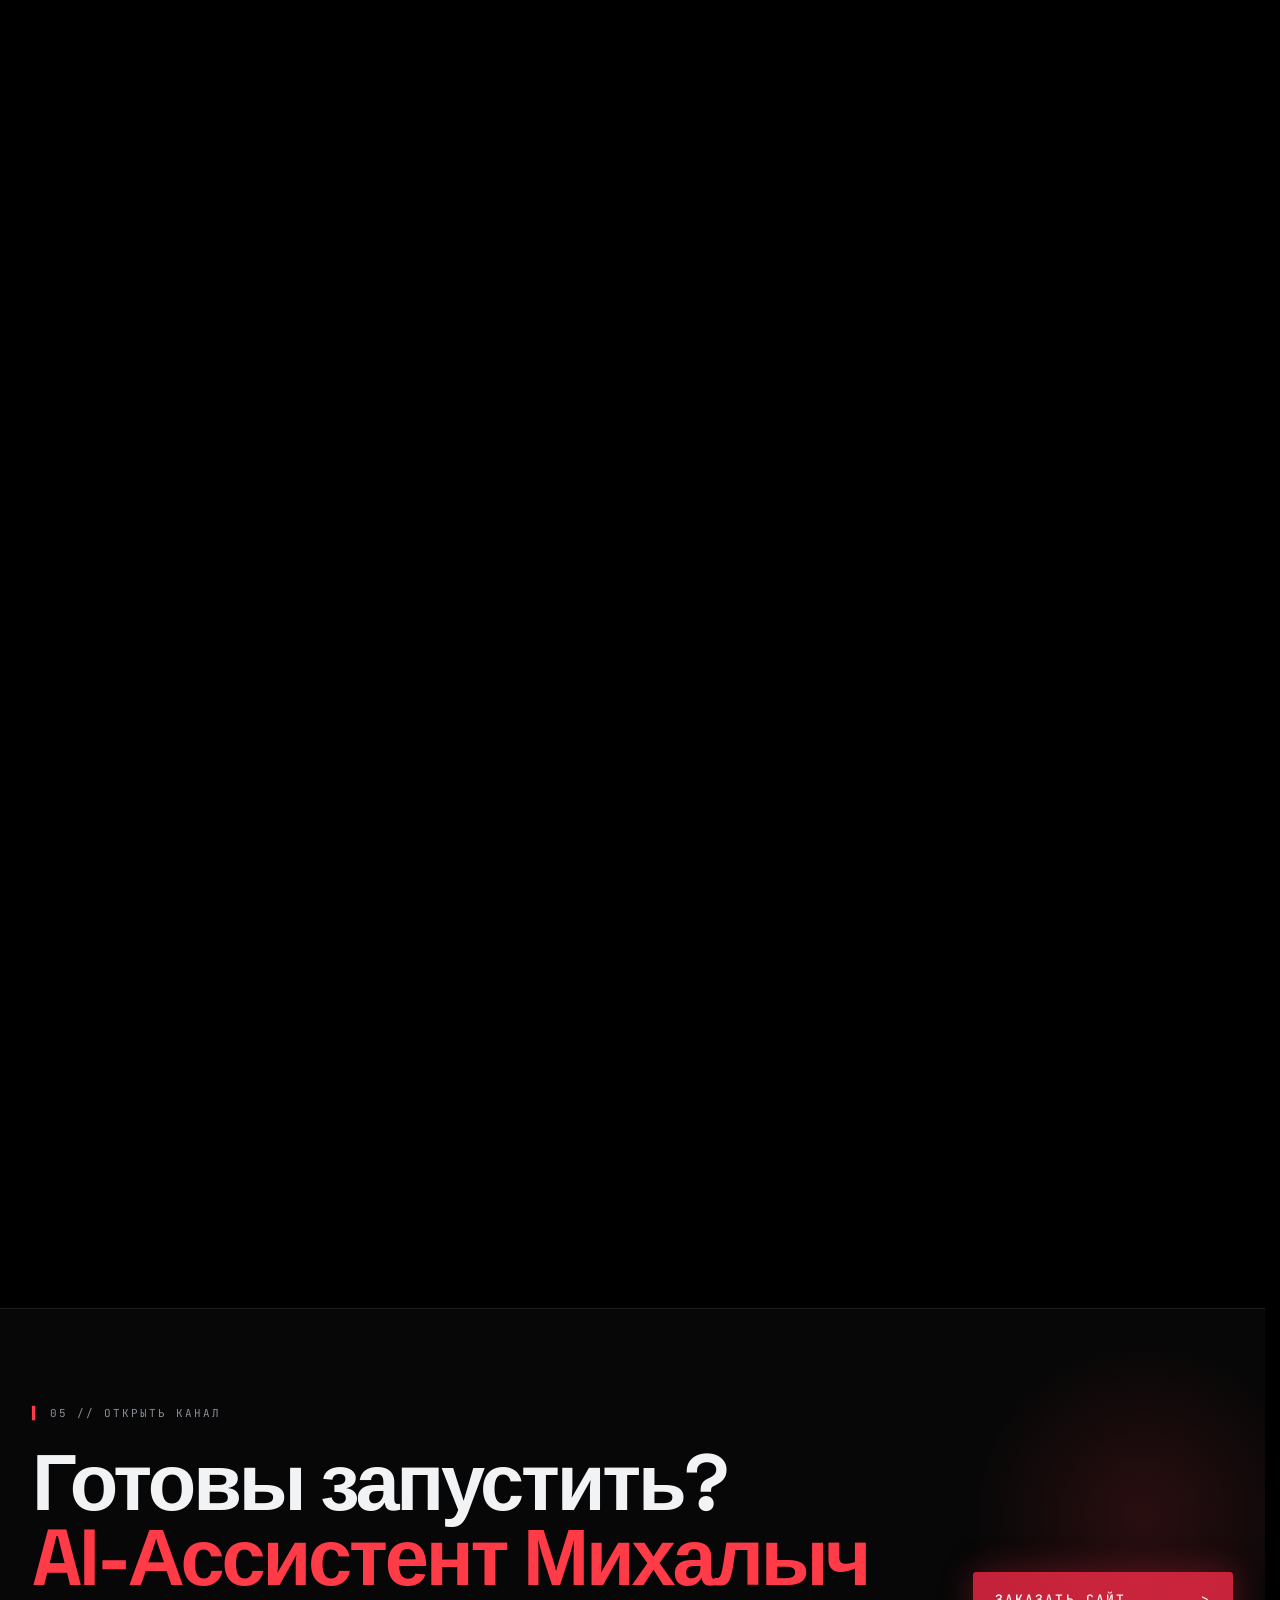
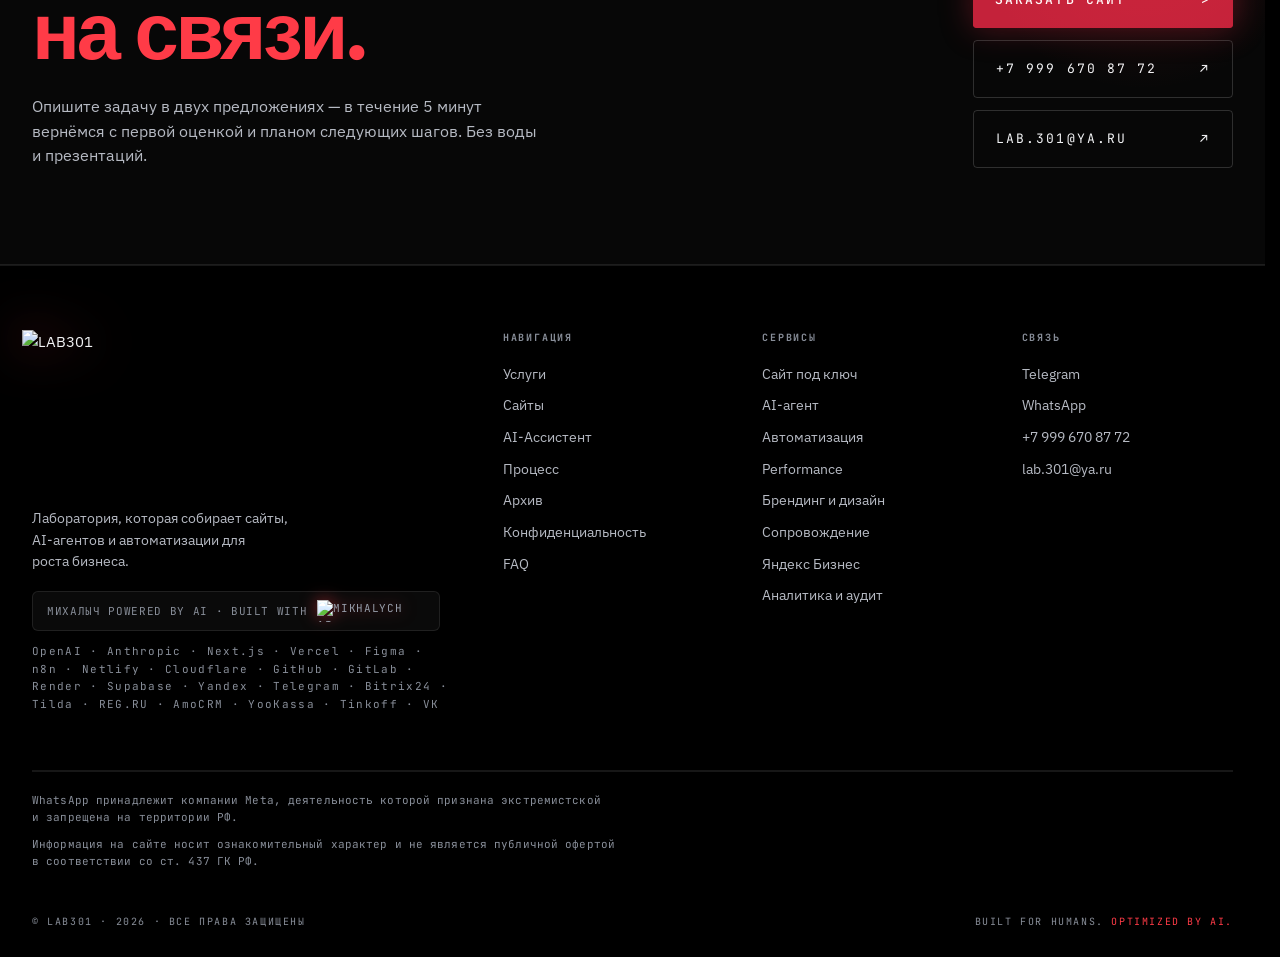
==== commit 4c80e8cb: "Add files via upload" ====
--- a/index.html
+++ b/index.html
@@ -236,6 +236,13 @@
     box-shadow: 0 0 14px rgba(255,255,255,0.08);
     background: rgba(255,255,255,0.025);
   }
+  .hf-step.lit[data-step="1"] .hf-icon {
+    animation: hf-pulse-white 1.8s ease-in-out infinite;
+  }
+  @keyframes hf-pulse-white {
+    0%,100% { filter: drop-shadow(0 0 3px rgba(255,255,255,0.20)); }
+    50%      { filter: drop-shadow(0 0 14px rgba(255,255,255,0.75)); }
+  }
   .hf-icon {
     width: 100%; height: 68px;
     display: flex; align-items: center; justify-content: center;
@@ -378,17 +385,23 @@
     /* Линия — зелёная, анимированная */
     .hfv-vline {
       width: 1px; height: 100%;
+      position: relative; overflow: hidden;
+    }
+    .hfv-vline::before {
+      content: "";
+      position: absolute; left: 0; top: -8px;
+      width: 1px; height: calc(100% + 16px);
       background: repeating-linear-gradient(
         to bottom,
         #16a34a 0, #16a34a 4px,
         transparent 4px, transparent 8px
       );
-      background-size: 1px 8px;
       animation: hfv-dash .6s linear infinite;
+      will-change: transform;
     }
     @keyframes hfv-dash {
-      from { background-position: 0 0; }
-      to   { background-position: 0 8px; }
+      from { transform: translateY(0); }
+      to   { transform: translateY(8px); }
     }
     /* Mobile: per-colour icon glow */
     .hfv-step[data-vstep="0"] .hfv-icon,
@@ -397,10 +410,18 @@
       filter: drop-shadow(0 0 5px rgba(232,32,47,0.55));
     }
     .hfv-step[data-vstep="1"] .hfv-icon {
-      filter: drop-shadow(0 0 5px rgba(255,255,255,0.35));
+      animation: hfv-pulse-white 1.8s ease-in-out infinite;
+    }
+    @keyframes hfv-pulse-white {
+      0%,100% { filter: drop-shadow(0 0 3px rgba(255,255,255,0.25)); }
+      50%      { filter: drop-shadow(0 0 12px rgba(255,255,255,0.80)); }
     }
     .hfv-step[data-vstep="4"] .hfv-icon {
-      filter: drop-shadow(0 0 6px rgba(22,163,74,0.65));
+      animation: hfv-pulse-green 1.8s ease-in-out infinite;
+    }
+    @keyframes hfv-pulse-green {
+      0%,100% { filter: drop-shadow(0 0 4px rgba(22,163,74,0.40)); color: #16a34a; }
+      50%      { filter: drop-shadow(0 0 14px rgba(22,163,74,0.95)); color: #22c55e; }
     }
   }
 </style>
--- a/theme.css
+++ b/theme.css
@@ -192,6 +192,14 @@
   text-decoration:none; border-radius:6px;
   box-shadow: 0 0 24px var(--acc-glow);
   transition: transform .15s ease, box-shadow .25s ease;
+  position:relative; overflow:hidden;
+}
+.nav-cta::before {
+  content:""; position:absolute; inset:0;
+  background:linear-gradient(90deg,transparent 0%,rgba(255,255,255,0.18) 50%,transparent 100%);
+  transform:translateX(-150%);
+  animation:cta-shimmer 3s ease 2s infinite;
+  pointer-events:none;
 }
 .nav-cta:hover { transform:translateY(-1px); }
 .nav-cta .arrow { display:inline-block; transition:transform .2s; }
@@ -635,17 +643,25 @@
 /* ── Floating Order Button ── */
 .fab-order {
   display: none;
-  position: fixed; right: 20px; bottom: 20px; z-index: 90;
+  position: fixed; right: 16px; bottom: 16px; z-index: 90;
   align-items: center;
   background: var(--acc); color: #fff;
-  border-radius: 8px; padding: 13px 20px;
-  font-family: var(--font-m); font-size: 11px; font-weight: 600;
+  border-radius: 7px; padding: 10px 16px;
+  font-family: var(--font-m); font-size: 10px; font-weight: 600;
   letter-spacing: .08em; text-transform: uppercase;
   text-decoration: none; white-space: nowrap;
   box-shadow: 0 4px 24px var(--acc-glow);
   transition: transform .2s ease, box-shadow .2s ease;
-}
-.fab-order:hover { transform: translateY(-2px); box-shadow: 0 8px 32px var(--acc-glow); }
+  overflow: hidden;
+}
+.fab-order::before {
+  content:""; position:absolute; inset:0;
+  background:linear-gradient(90deg,transparent 0%,rgba(255,255,255,0.18) 50%,transparent 100%);
+  transform:translateX(-150%);
+  animation:cta-shimmer 3s ease 2s infinite;
+  pointer-events:none;
+}
+.fab-order:hover { transform: translateY(-2px); box-shadow: 0 8px 28px var(--acc-glow); }
 
 
 /* ── Hamburger + mobile drawer ── */
@@ -858,18 +874,25 @@
 }
 
 /* ── Accessibility: contrast fixes (WCAG AA) ── */
-/* White text on --acc (#FF3B47) = 3.49:1, fails 4.5:1. Use #DA3245 = 4.77:1 ✓ */
+/* White text on --acc (#FF3B47) = 3.49:1, fails 4.5:1. Use #C4223A = 5.2:1 ✓ */
 .btn-primary, .nav-cta, .fab-order {
-  background: #DA3245;
+  background: #C4223A;
 }
 .btn-primary {
-  box-shadow: 0 0 0 1px #DA3245 inset, 0 0 40px rgba(218,50,69,0.55);
+  box-shadow: 0 0 0 1px #C4223A inset, 0 0 32px rgba(196,34,58,0.40);
 }
 .nav-cta {
-  box-shadow: 0 0 24px rgba(218,50,69,0.55);
+  box-shadow: 0 0 16px rgba(196,34,58,0.30);
 }
 .fab-order {
-  box-shadow: 0 4px 24px rgba(218,50,69,0.55);
+  box-shadow: 0 4px 18px rgba(196,34,58,0.30);
+}
+
+/* ── CTA shimmer: световой проход раз в 5 секунд ── */
+@keyframes cta-shimmer {
+  0%   { transform: translateX(-150%); }
+  47%  { transform: translateX(200%); }
+  100% { transform: translateX(200%); }
 }
 
 /* ── Mobile performance: отключаем тяжёлые эффекты ── */
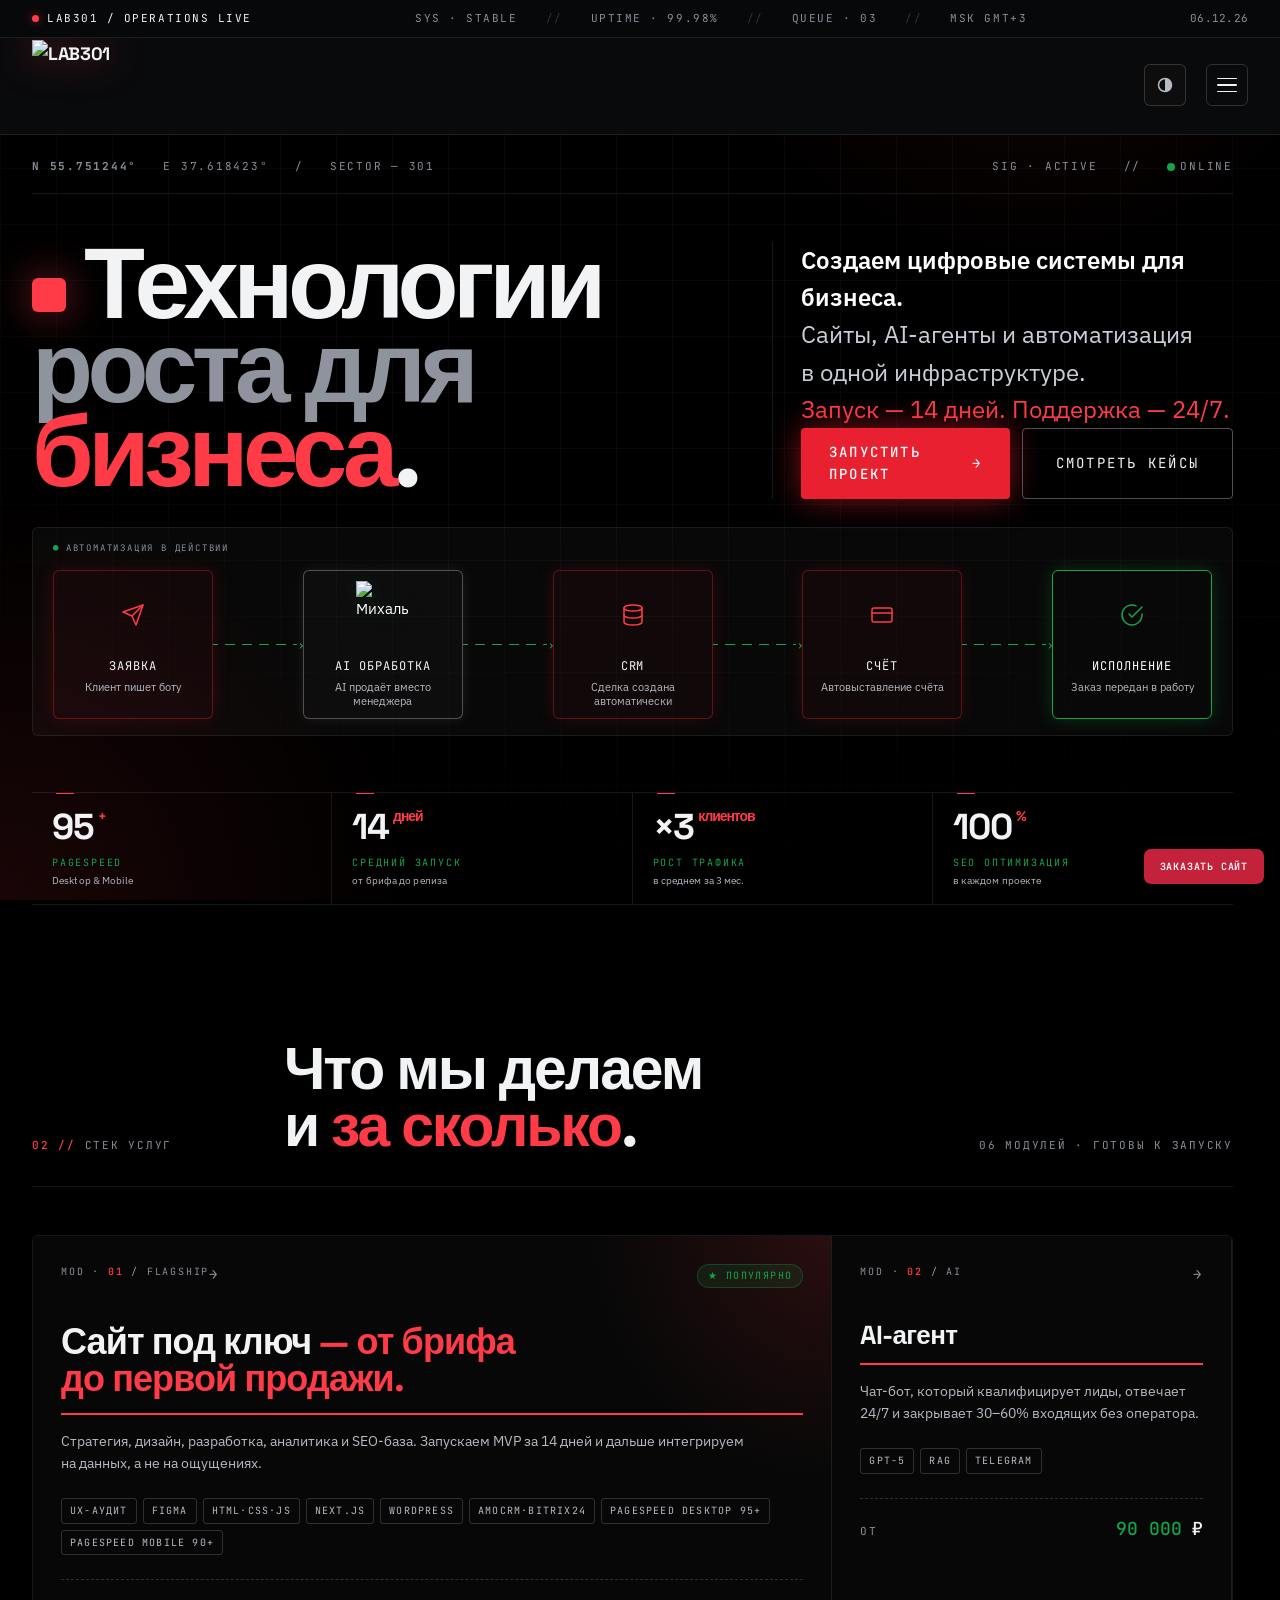
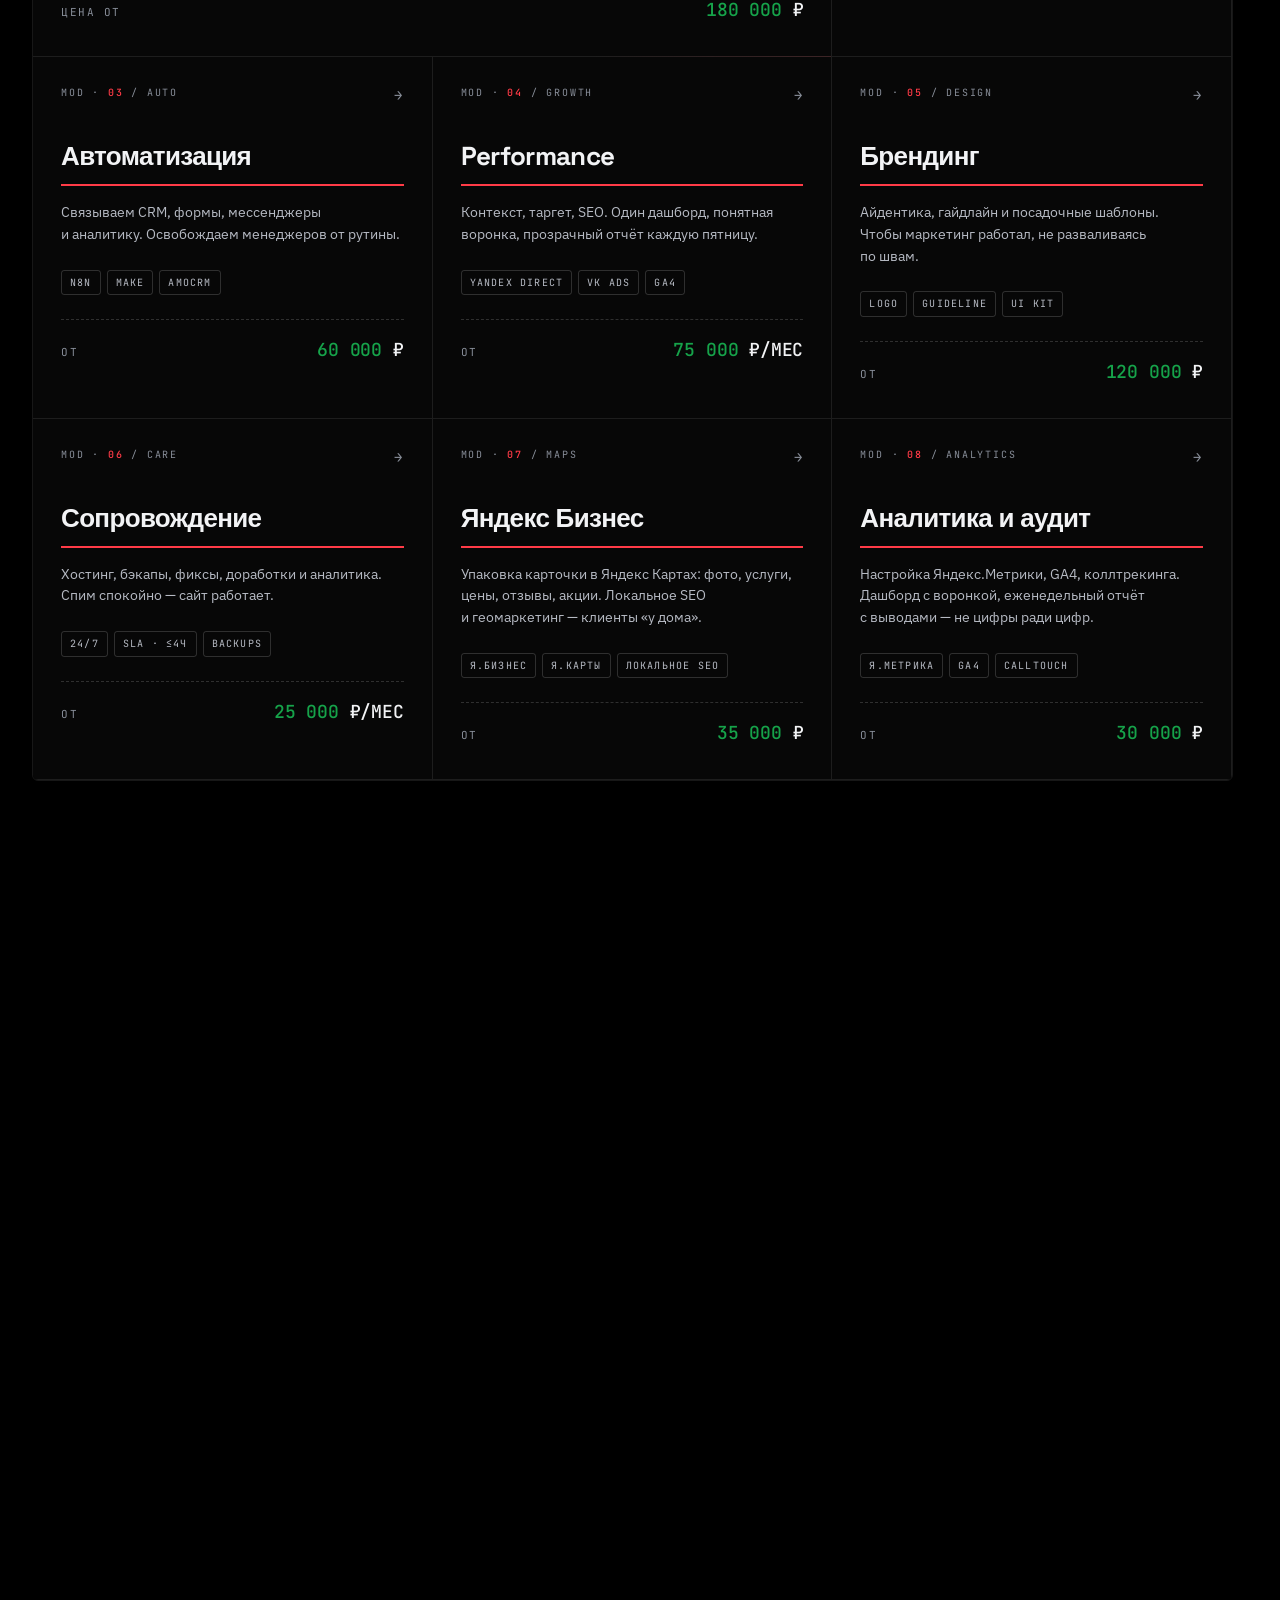
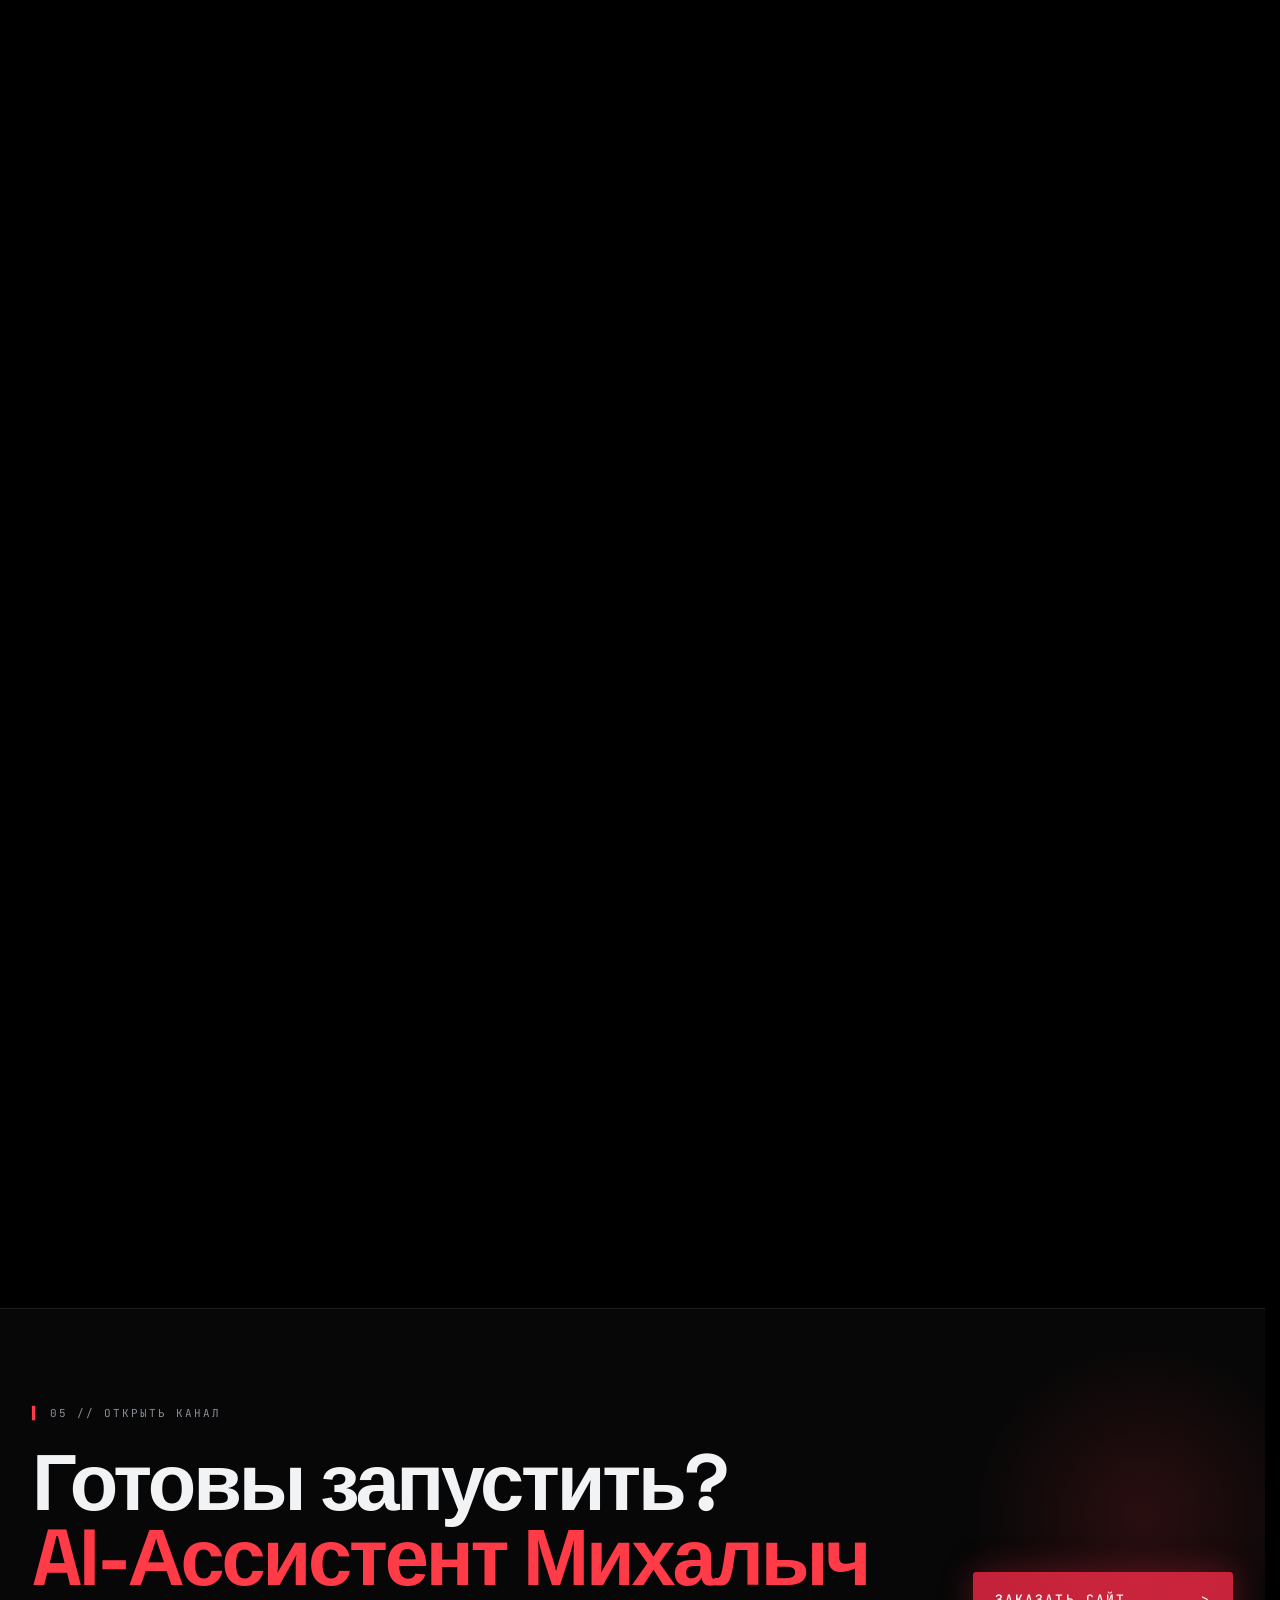
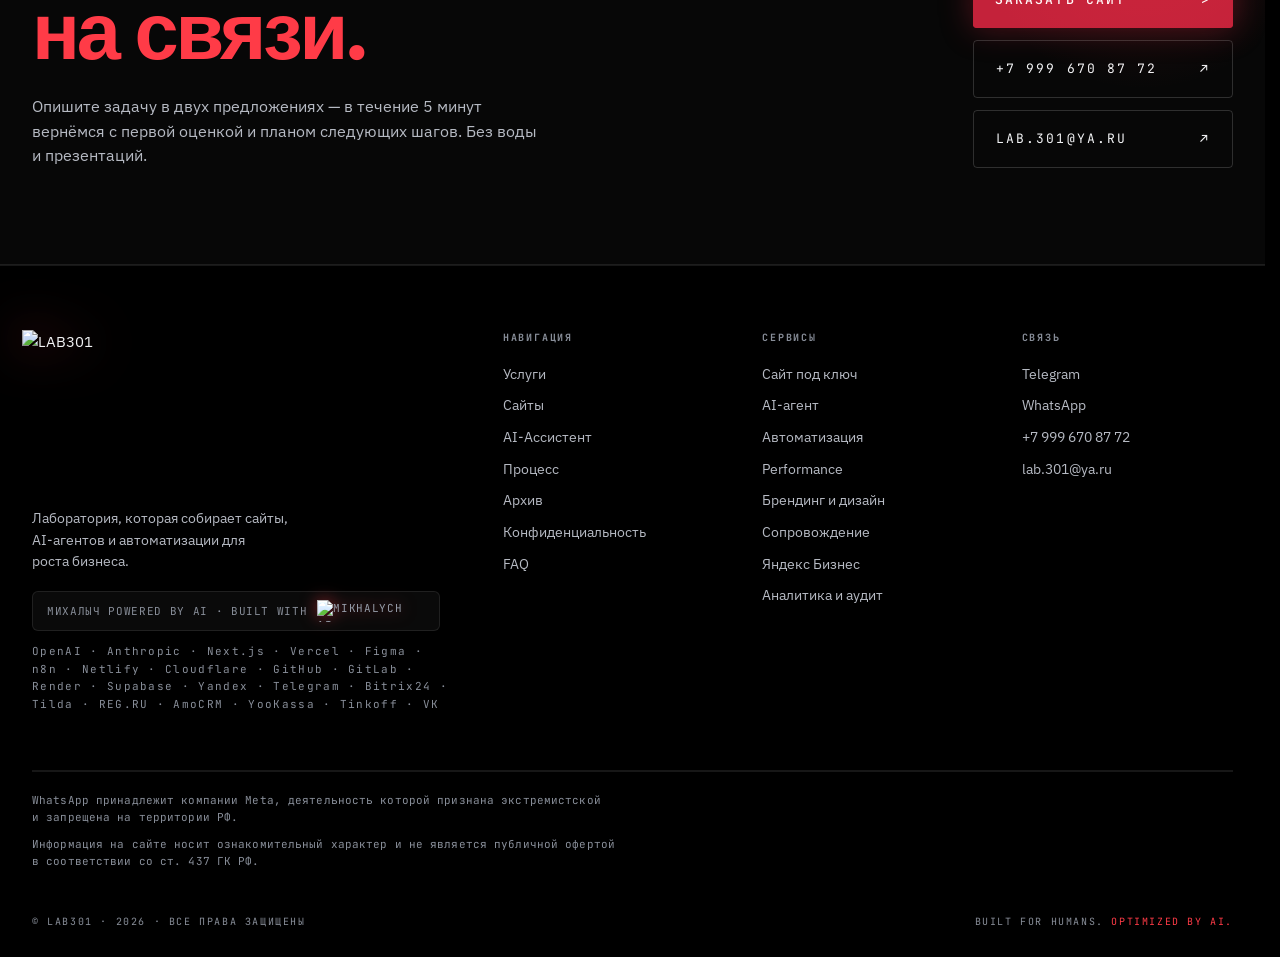
==== commit e1135736: "Add files via upload" ====
--- a/index.html
+++ b/index.html
@@ -396,33 +396,55 @@
         #16a34a 0, #16a34a 4px,
         transparent 4px, transparent 8px
       );
-      animation: hfv-dash .6s linear infinite;
+      -webkit-animation: hfv-dash .6s linear infinite;
+              animation: hfv-dash .6s linear infinite;
       will-change: transform;
-    }
-    @keyframes hfv-dash {
-      from { transform: translateY(0); }
-      to   { transform: translateY(8px); }
-    }
-    /* Mobile: per-colour icon glow */
+      -webkit-transform: translateZ(0); transform: translateZ(0);
+      -webkit-backface-visibility: hidden; backface-visibility: hidden;
+    }
+    /* Mobile: per-colour icon static tint (только opacity/transform анимируем) */
     .hfv-step[data-vstep="0"] .hfv-icon,
     .hfv-step[data-vstep="2"] .hfv-icon,
-    .hfv-step[data-vstep="3"] .hfv-icon {
-      filter: drop-shadow(0 0 5px rgba(232,32,47,0.55));
-    }
+    .hfv-step[data-vstep="3"] .hfv-icon { opacity: .85; }
     .hfv-step[data-vstep="1"] .hfv-icon {
-      animation: hfv-pulse-white 1.8s ease-in-out infinite;
-    }
-    @keyframes hfv-pulse-white {
-      0%,100% { filter: drop-shadow(0 0 3px rgba(255,255,255,0.25)); }
-      50%      { filter: drop-shadow(0 0 12px rgba(255,255,255,0.80)); }
+      will-change: opacity, transform;
+      -webkit-backface-visibility: hidden; backface-visibility: hidden;
+      -webkit-animation: hfv-pulse-white 1.8s ease-in-out infinite;
+              animation: hfv-pulse-white 1.8s ease-in-out infinite;
     }
     .hfv-step[data-vstep="4"] .hfv-icon {
-      animation: hfv-pulse-green 1.8s ease-in-out infinite;
-    }
-    @keyframes hfv-pulse-green {
-      0%,100% { filter: drop-shadow(0 0 4px rgba(22,163,74,0.40)); color: #16a34a; }
-      50%      { filter: drop-shadow(0 0 14px rgba(22,163,74,0.95)); color: #22c55e; }
-    }
+      will-change: opacity, transform;
+      -webkit-backface-visibility: hidden; backface-visibility: hidden;
+      -webkit-animation: hfv-pulse-green 1.8s ease-in-out infinite;
+              animation: hfv-pulse-green 1.8s ease-in-out infinite;
+    }
+  }
+
+  /* ── Mobile flow keyframes — вне @media (iOS Safari не поддерживает @keyframes внутри media) ── */
+  /* Только transform + opacity — единственное что гарантированно работает на iOS */
+  @-webkit-keyframes hfv-dash {
+    from { -webkit-transform: translateZ(0) translateY(0);   transform: translateZ(0) translateY(0); }
+    to   { -webkit-transform: translateZ(0) translateY(8px); transform: translateZ(0) translateY(8px); }
+  }
+  @keyframes hfv-dash {
+    from { transform: translateZ(0) translateY(0); }
+    to   { transform: translateZ(0) translateY(8px); }
+  }
+  @-webkit-keyframes hfv-pulse-white {
+    0%,100% { opacity:.4;  -webkit-transform: translateZ(0) scale(1);    transform: translateZ(0) scale(1); }
+    50%      { opacity:1;   -webkit-transform: translateZ(0) scale(1.18); transform: translateZ(0) scale(1.18); }
+  }
+  @keyframes hfv-pulse-white {
+    0%,100% { opacity:.4;  transform: translateZ(0) scale(1); }
+    50%      { opacity:1;   transform: translateZ(0) scale(1.18); }
+  }
+  @-webkit-keyframes hfv-pulse-green {
+    0%,100% { opacity:.45; -webkit-transform: translateZ(0) scale(1);    transform: translateZ(0) scale(1); }
+    50%      { opacity:1;   -webkit-transform: translateZ(0) scale(1.22); transform: translateZ(0) scale(1.22); }
+  }
+  @keyframes hfv-pulse-green {
+    0%,100% { opacity:.45; transform: translateZ(0) scale(1); }
+    50%      { opacity:1;   transform: translateZ(0) scale(1.22); }
   }
 </style>
 </head>
@@ -729,7 +751,7 @@
         </div>
       </article>
       <article class="arc-card arc-card--link">
-        <a class="arc-card-overlay" href="https://xn--36-mlcmaw0akk.xn--p1ai/" target="_blank" rel="noopener" aria-label="Ремсити36 — перейти на сайт"></a>
+        <a class="arc-card-overlay" href="https://remcity36.ru/" target="_blank" rel="noopener" aria-label="Ремсити36 — перейти на сайт"></a>
         <div class="arc-vis" style="--mx:75%;--my:30%; background-image: url('remcity36_cover.avif'); background-size: cover; background-position: center;">
           <span class="tag">СЕРВИС · РЕМОНТ · 2026</span><span class="stamp">302</span>
         </div>
--- a/theme.css
+++ b/theme.css
@@ -195,10 +195,12 @@
   position:relative; overflow:hidden;
 }
 .nav-cta::before {
-  content:""; position:absolute; inset:0;
-  background:linear-gradient(90deg,transparent 0%,rgba(255,255,255,0.18) 50%,transparent 100%);
-  transform:translateX(-150%);
-  animation:cta-shimmer 3s ease 2s infinite;
+  content:''; position:absolute;
+  top:0; left:0; bottom:0; width:55%;
+  background:linear-gradient(90deg,transparent,rgba(255,255,255,0.24),transparent);
+  transform:translateX(-200%);
+  -webkit-animation:nav-sweep 3s ease-in-out infinite;
+          animation:nav-sweep 3s ease-in-out infinite;
   pointer-events:none;
 }
 .nav-cta:hover { transform:translateY(-1px); }
@@ -652,14 +654,21 @@
   text-decoration: none; white-space: nowrap;
   box-shadow: 0 4px 24px var(--acc-glow);
   transition: transform .2s ease, box-shadow .2s ease;
-  overflow: hidden;
+  /* clip-path вместо overflow:hidden — работает на position:fixed в iOS Safari */
+  -webkit-clip-path: inset(0 round 7px);
+          clip-path: inset(0 round 7px);
+  -webkit-transform: translateZ(0); transform: translateZ(0);
 }
 .fab-order::before {
-  content:""; position:absolute; inset:0;
-  background:linear-gradient(90deg,transparent 0%,rgba(255,255,255,0.18) 50%,transparent 100%);
-  transform:translateX(-150%);
-  animation:cta-shimmer 3s ease 2s infinite;
-  pointer-events:none;
+  content:''; position:absolute;
+  top:0; left:0; bottom:0; width:55%;
+  background:linear-gradient(90deg,transparent,rgba(255,255,255,0.24),transparent);
+  -webkit-transform: translateX(-200%); transform: translateX(-200%);
+  will-change: transform;
+  -webkit-backface-visibility: hidden; backface-visibility: hidden;
+  -webkit-animation: nav-sweep 3s ease-in-out infinite;
+          animation: nav-sweep 3s ease-in-out infinite;
+  pointer-events: none;
 }
 .fab-order:hover { transform: translateY(-2px); box-shadow: 0 8px 28px var(--acc-glow); }
 
@@ -888,11 +897,16 @@
   box-shadow: 0 4px 18px rgba(196,34,58,0.30);
 }
 
-/* ── CTA shimmer: световой проход раз в 5 секунд ── */
-@keyframes cta-shimmer {
-  0%   { transform: translateX(-150%); }
-  47%  { transform: translateX(200%); }
-  100% { transform: translateX(200%); }
+/* ── CTA sweep: световой проход раз в 3 секунды ── */
+@-webkit-keyframes nav-sweep {
+  0%   { -webkit-transform: translateX(-200%); transform: translateX(-200%); }
+  18%  { -webkit-transform: translateX(300%);  transform: translateX(300%); }
+  100% { -webkit-transform: translateX(-200%); transform: translateX(-200%); }
+}
+@keyframes nav-sweep {
+  0%   { transform: translateX(-200%); }
+  18%  { transform: translateX(300%); }
+  100% { transform: translateX(-200%); }
 }
 
 /* ── Mobile performance: отключаем тяжёлые эффекты ── */
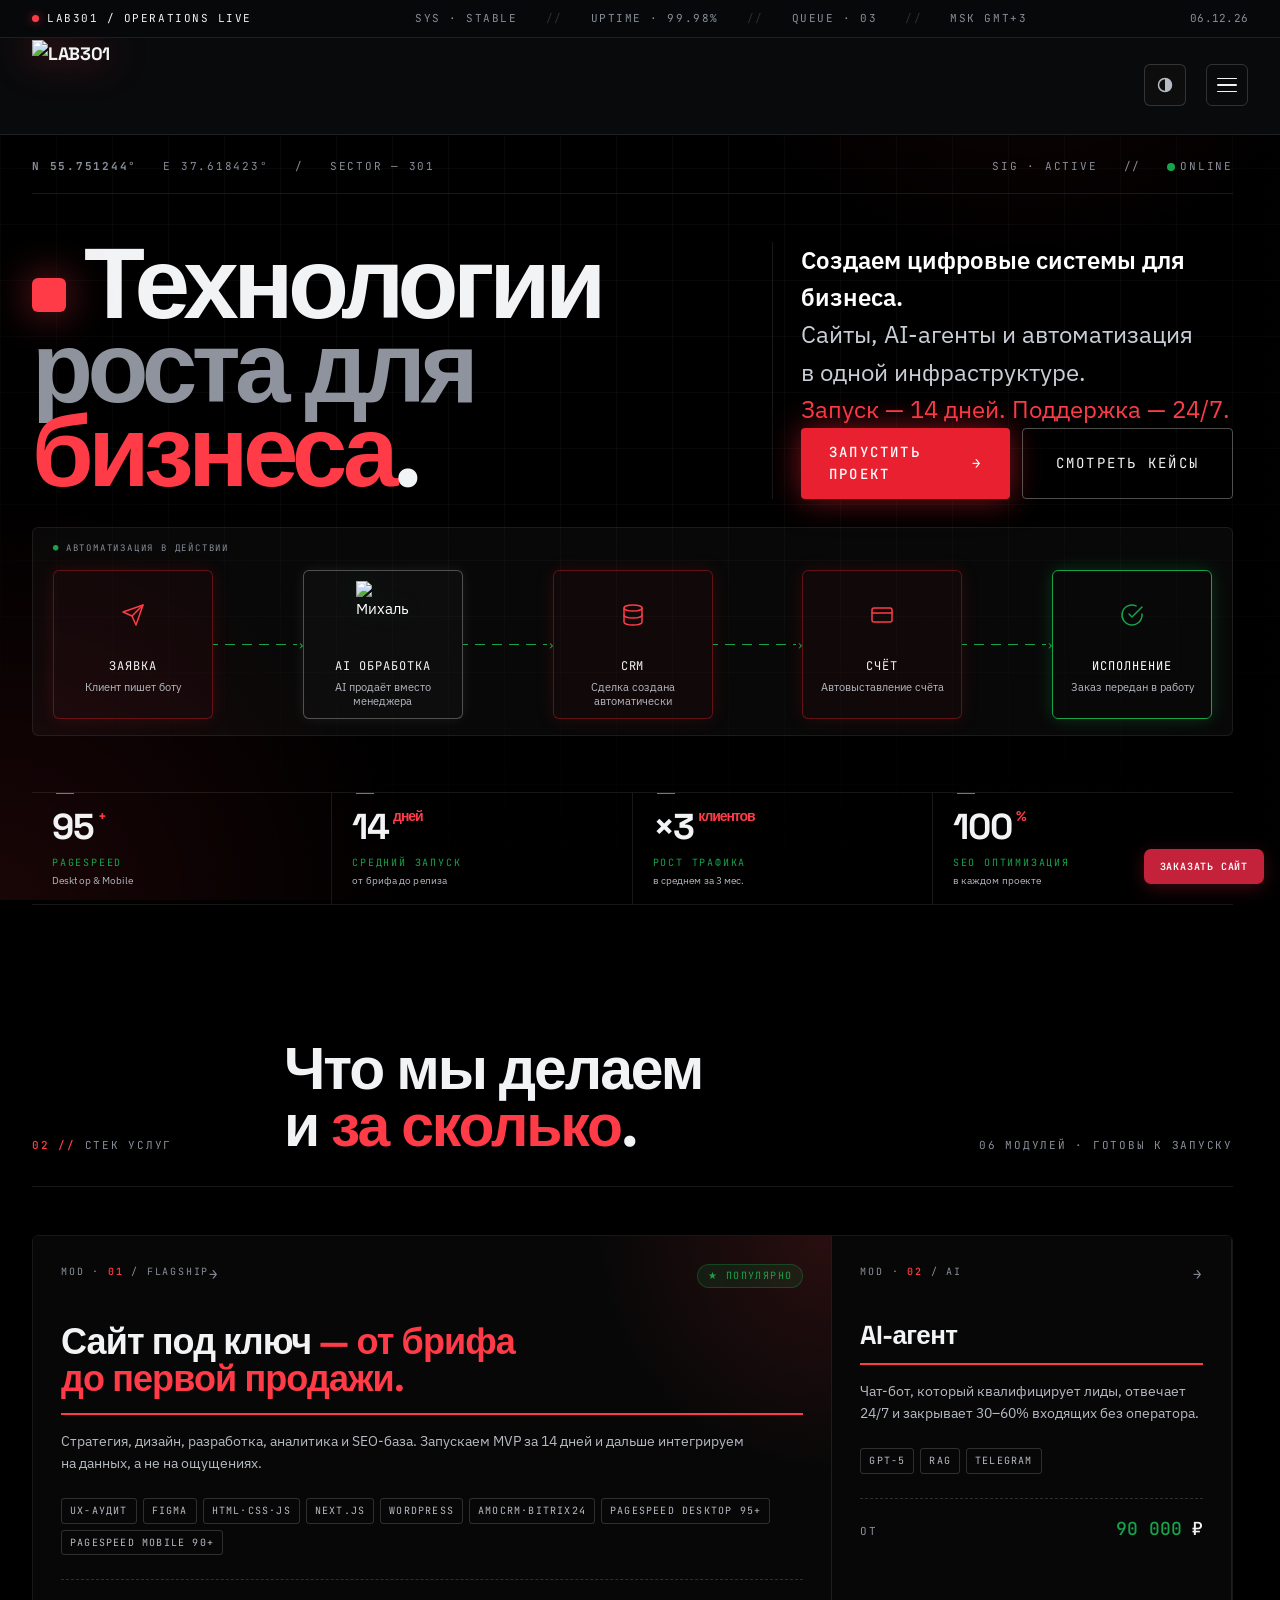
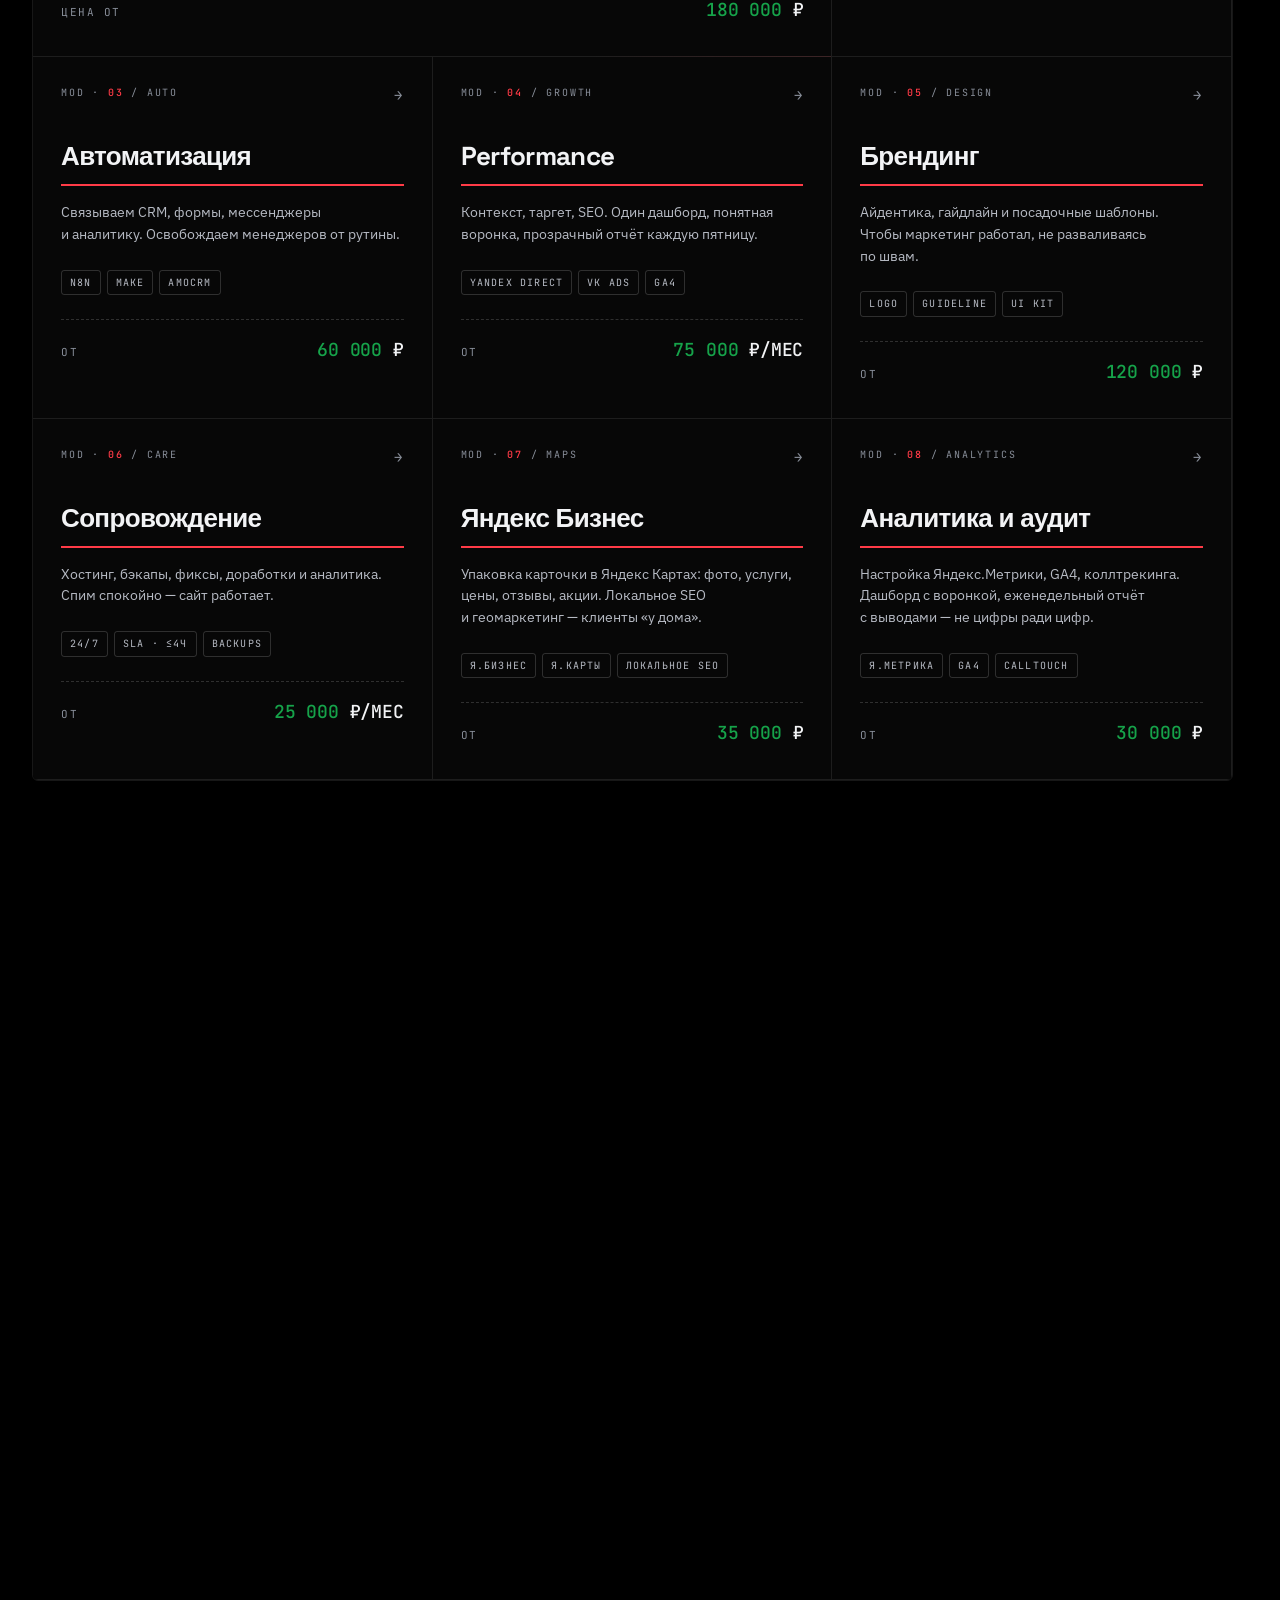
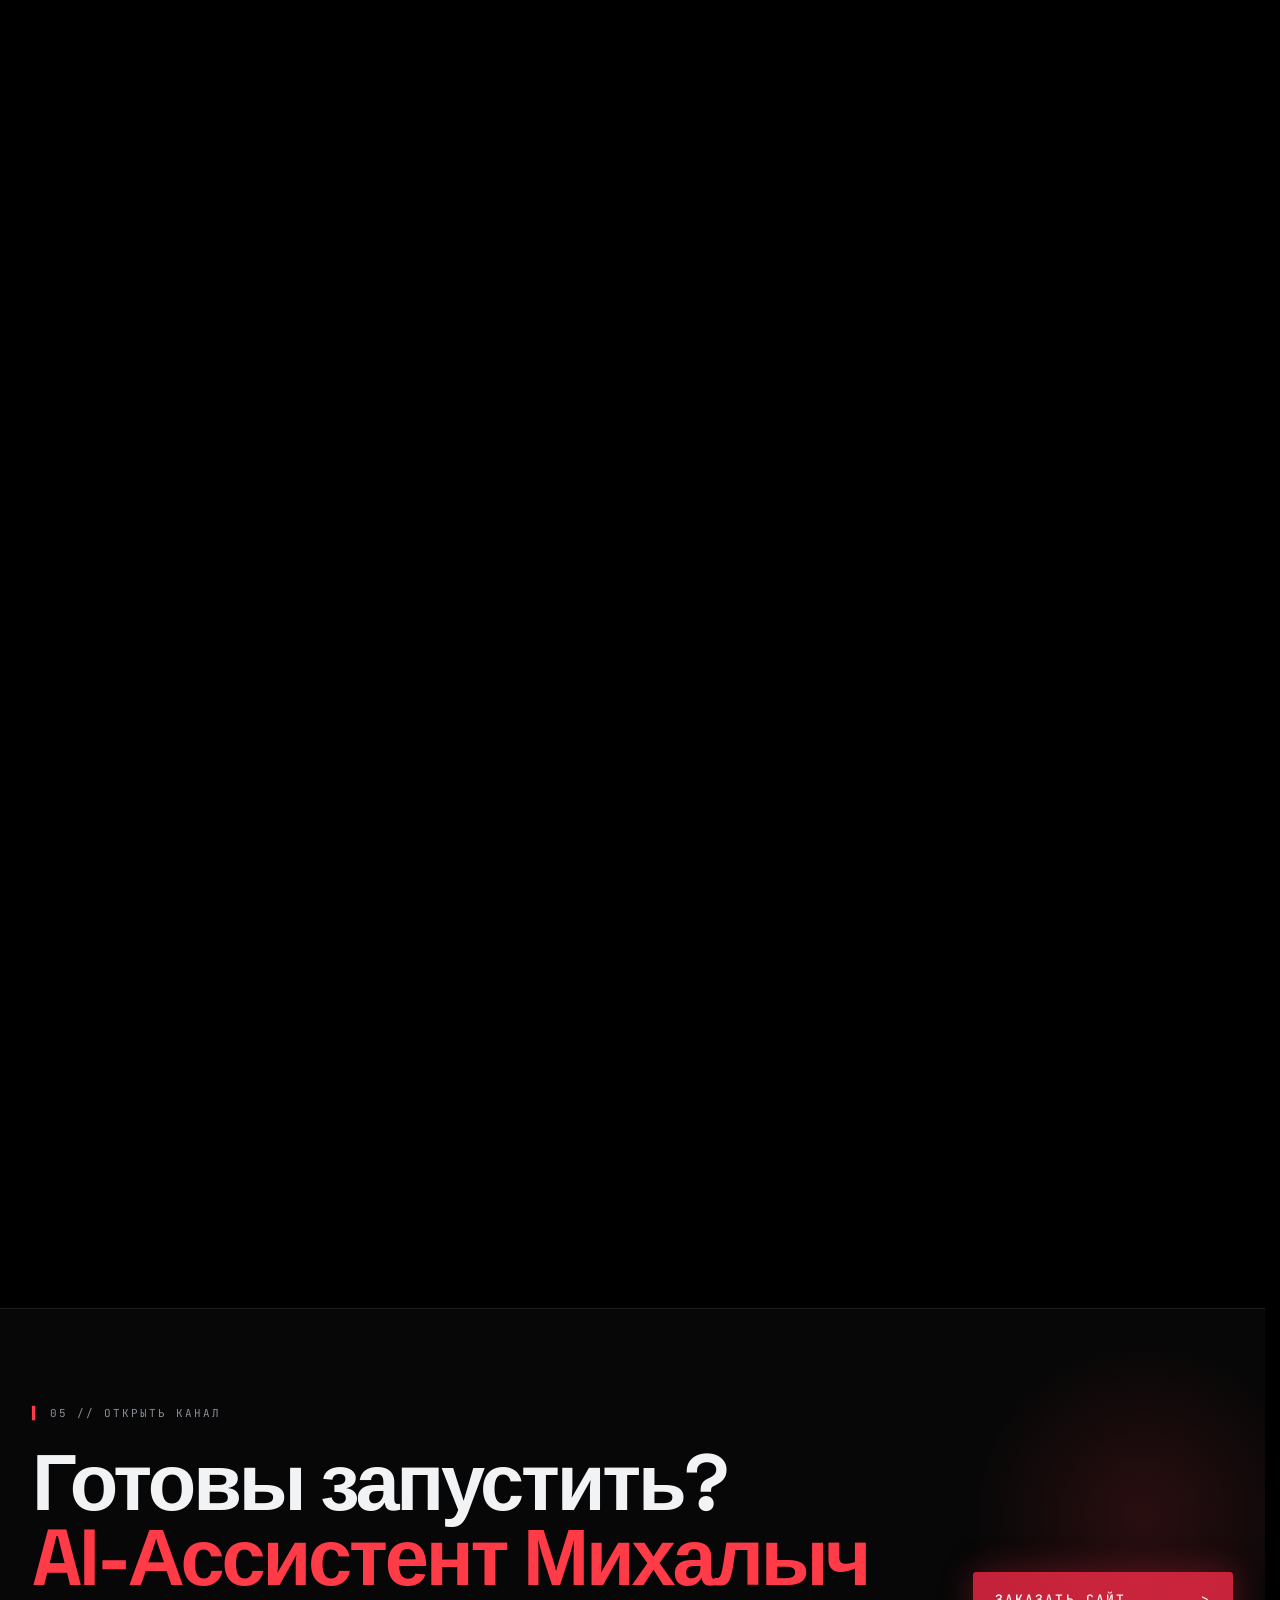
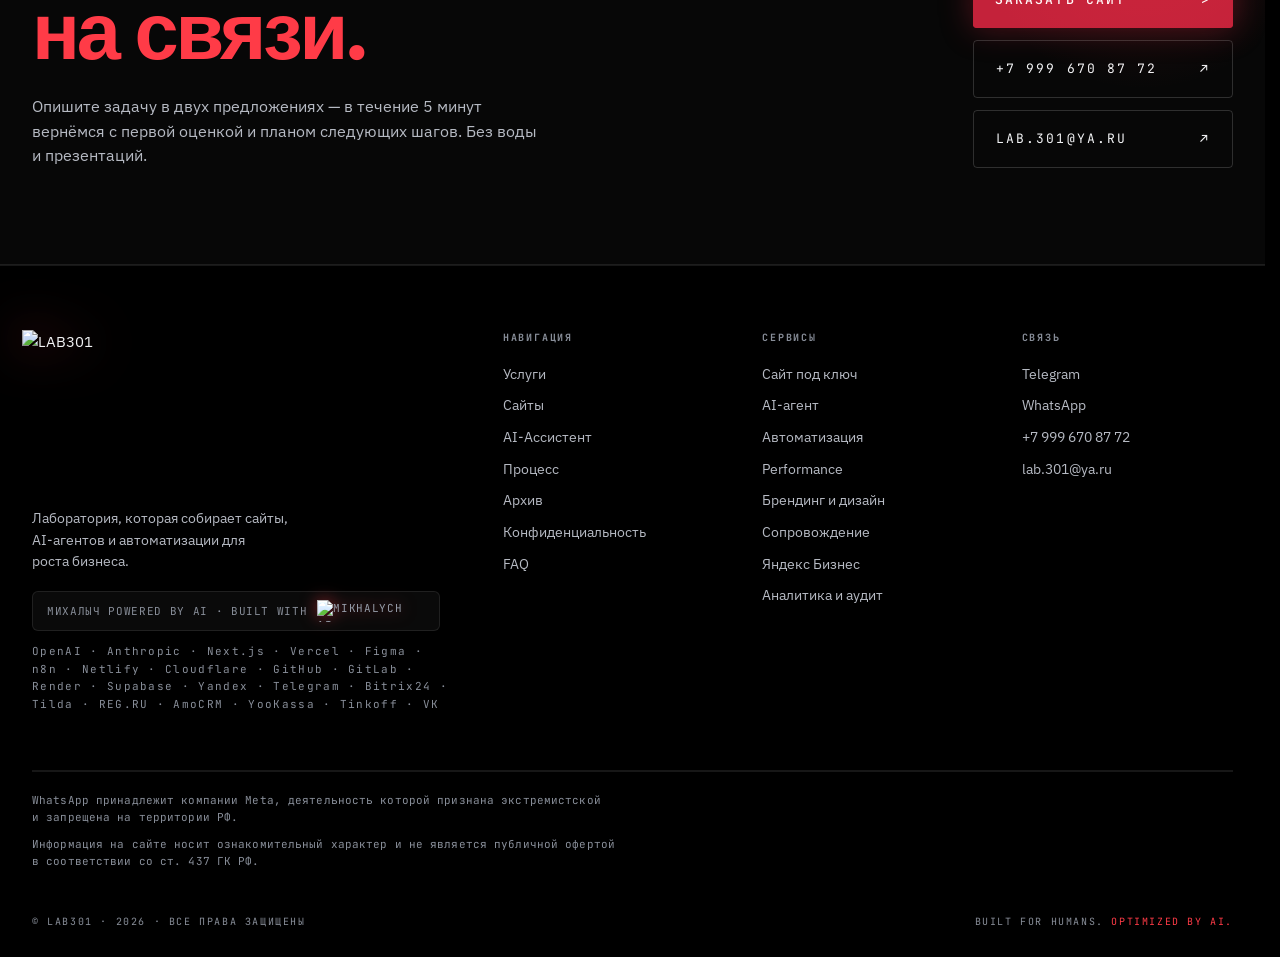
==== commit 7ebc178c: "Add files via upload" ====
--- a/index.html
+++ b/index.html
@@ -396,55 +396,54 @@
         #16a34a 0, #16a34a 4px,
         transparent 4px, transparent 8px
       );
+      will-change: transform;
+      -webkit-backface-visibility: hidden; backface-visibility: hidden;
       -webkit-animation: hfv-dash .6s linear infinite;
               animation: hfv-dash .6s linear infinite;
-      will-change: transform;
-      -webkit-transform: translateZ(0); transform: translateZ(0);
-      -webkit-backface-visibility: hidden; backface-visibility: hidden;
-    }
-    /* Mobile: per-colour icon static tint (только opacity/transform анимируем) */
+    }
+    /* Mobile: статичные иконки */
     .hfv-step[data-vstep="0"] .hfv-icon,
     .hfv-step[data-vstep="2"] .hfv-icon,
     .hfv-step[data-vstep="3"] .hfv-icon { opacity: .85; }
+    /* AI Обработка — пульс белым (только opacity) */
     .hfv-step[data-vstep="1"] .hfv-icon {
-      will-change: opacity, transform;
-      -webkit-backface-visibility: hidden; backface-visibility: hidden;
+      will-change: opacity;
       -webkit-animation: hfv-pulse-white 1.8s ease-in-out infinite;
               animation: hfv-pulse-white 1.8s ease-in-out infinite;
     }
+    /* Исполнение — пульс зелёным (только opacity) */
     .hfv-step[data-vstep="4"] .hfv-icon {
-      will-change: opacity, transform;
-      -webkit-backface-visibility: hidden; backface-visibility: hidden;
+      will-change: opacity;
       -webkit-animation: hfv-pulse-green 1.8s ease-in-out infinite;
               animation: hfv-pulse-green 1.8s ease-in-out infinite;
     }
   }
 
-  /* ── Mobile flow keyframes — вне @media (iOS Safari не поддерживает @keyframes внутри media) ── */
-  /* Только transform + opacity — единственное что гарантированно работает на iOS */
+  /* ── Mobile flow keyframes — ВНЕ @media (iOS Safari игнорирует @keyframes внутри media) ── */
+  /* Только одиночный transform или opacity — translateZ(0) в keyframes конфликтует с will-change */
   @-webkit-keyframes hfv-dash {
-    from { -webkit-transform: translateZ(0) translateY(0);   transform: translateZ(0) translateY(0); }
-    to   { -webkit-transform: translateZ(0) translateY(8px); transform: translateZ(0) translateY(8px); }
+    from { -webkit-transform: translateY(0);   transform: translateY(0); }
+    to   { -webkit-transform: translateY(8px); transform: translateY(8px); }
   }
   @keyframes hfv-dash {
-    from { transform: translateZ(0) translateY(0); }
-    to   { transform: translateZ(0) translateY(8px); }
+    from { transform: translateY(0); }
+    to   { transform: translateY(8px); }
   }
   @-webkit-keyframes hfv-pulse-white {
-    0%,100% { opacity:.4;  -webkit-transform: translateZ(0) scale(1);    transform: translateZ(0) scale(1); }
-    50%      { opacity:1;   -webkit-transform: translateZ(0) scale(1.18); transform: translateZ(0) scale(1.18); }
+    0%, 100% { opacity: 0.3; }
+    50%      { opacity: 1;   }
   }
   @keyframes hfv-pulse-white {
-    0%,100% { opacity:.4;  transform: translateZ(0) scale(1); }
-    50%      { opacity:1;   transform: translateZ(0) scale(1.18); }
+    0%, 100% { opacity: 0.3; }
+    50%      { opacity: 1;   }
   }
   @-webkit-keyframes hfv-pulse-green {
-    0%,100% { opacity:.45; -webkit-transform: translateZ(0) scale(1);    transform: translateZ(0) scale(1); }
-    50%      { opacity:1;   -webkit-transform: translateZ(0) scale(1.22); transform: translateZ(0) scale(1.22); }
+    0%, 100% { opacity: 0.35; }
+    50%      { opacity: 1;    }
   }
   @keyframes hfv-pulse-green {
-    0%,100% { opacity:.45; transform: translateZ(0) scale(1); }
-    50%      { opacity:1;   transform: translateZ(0) scale(1.22); }
+    0%, 100% { opacity: 0.35; }
+    50%      { opacity: 1;    }
   }
 </style>
 </head>
--- a/theme.css
+++ b/theme.css
@@ -654,20 +654,22 @@
   text-decoration: none; white-space: nowrap;
   box-shadow: 0 4px 24px var(--acc-glow);
   transition: transform .2s ease, box-shadow .2s ease;
-  /* clip-path вместо overflow:hidden — работает на position:fixed в iOS Safari */
-  -webkit-clip-path: inset(0 round 7px);
-          clip-path: inset(0 round 7px);
-  -webkit-transform: translateZ(0); transform: translateZ(0);
+  /* Нет overflow:hidden и clip-path — оба ненадёжны на position:fixed в iOS Safari */
 }
 .fab-order::before {
-  content:''; position:absolute;
-  top:0; left:0; bottom:0; width:55%;
-  background:linear-gradient(90deg,transparent,rgba(255,255,255,0.24),transparent);
-  -webkit-transform: translateX(-200%); transform: translateX(-200%);
-  will-change: transform;
-  -webkit-backface-visibility: hidden; backface-visibility: hidden;
-  -webkit-animation: nav-sweep 3s ease-in-out infinite;
-          animation: nav-sweep 3s ease-in-out infinite;
+  content: ''; position: absolute;
+  inset: 0; border-radius: 7px;
+  /* Равномерный глянец на весь button, без клиппинга */
+  background: linear-gradient(105deg,
+    rgba(255,255,255,0.04) 0%,
+    rgba(255,255,255,0.26) 35%,
+    rgba(255,255,255,0.26) 65%,
+    rgba(255,255,255,0.04) 100%
+  );
+  opacity: 0;
+  will-change: opacity;
+  -webkit-animation: fab-glow 3s ease-in-out infinite;
+          animation: fab-glow 3s ease-in-out infinite;
   pointer-events: none;
 }
 .fab-order:hover { transform: translateY(-2px); box-shadow: 0 8px 28px var(--acc-glow); }
@@ -897,7 +899,7 @@
   box-shadow: 0 4px 18px rgba(196,34,58,0.30);
 }
 
-/* ── CTA sweep: световой проход раз в 3 секунды ── */
+/* ── nav-cta sweep (desktop only) ── */
 @-webkit-keyframes nav-sweep {
   0%   { -webkit-transform: translateX(-200%); transform: translateX(-200%); }
   18%  { -webkit-transform: translateX(300%);  transform: translateX(300%); }
@@ -908,6 +910,15 @@
   18%  { transform: translateX(300%); }
   100% { transform: translateX(-200%); }
 }
+/* ── fab-order glow (mobile): opacity-only, без клиппинга — iOS-safe ── */
+@-webkit-keyframes fab-glow {
+  0%,  14%, 100% { opacity: 0; }
+  22%, 34%       { opacity: 1; }
+}
+@keyframes fab-glow {
+  0%,  14%, 100% { opacity: 0; }
+  22%, 34%       { opacity: 1; }
+}
 
 /* ── Mobile performance: отключаем тяжёлые эффекты ── */
 @media (max-width: 768px) {
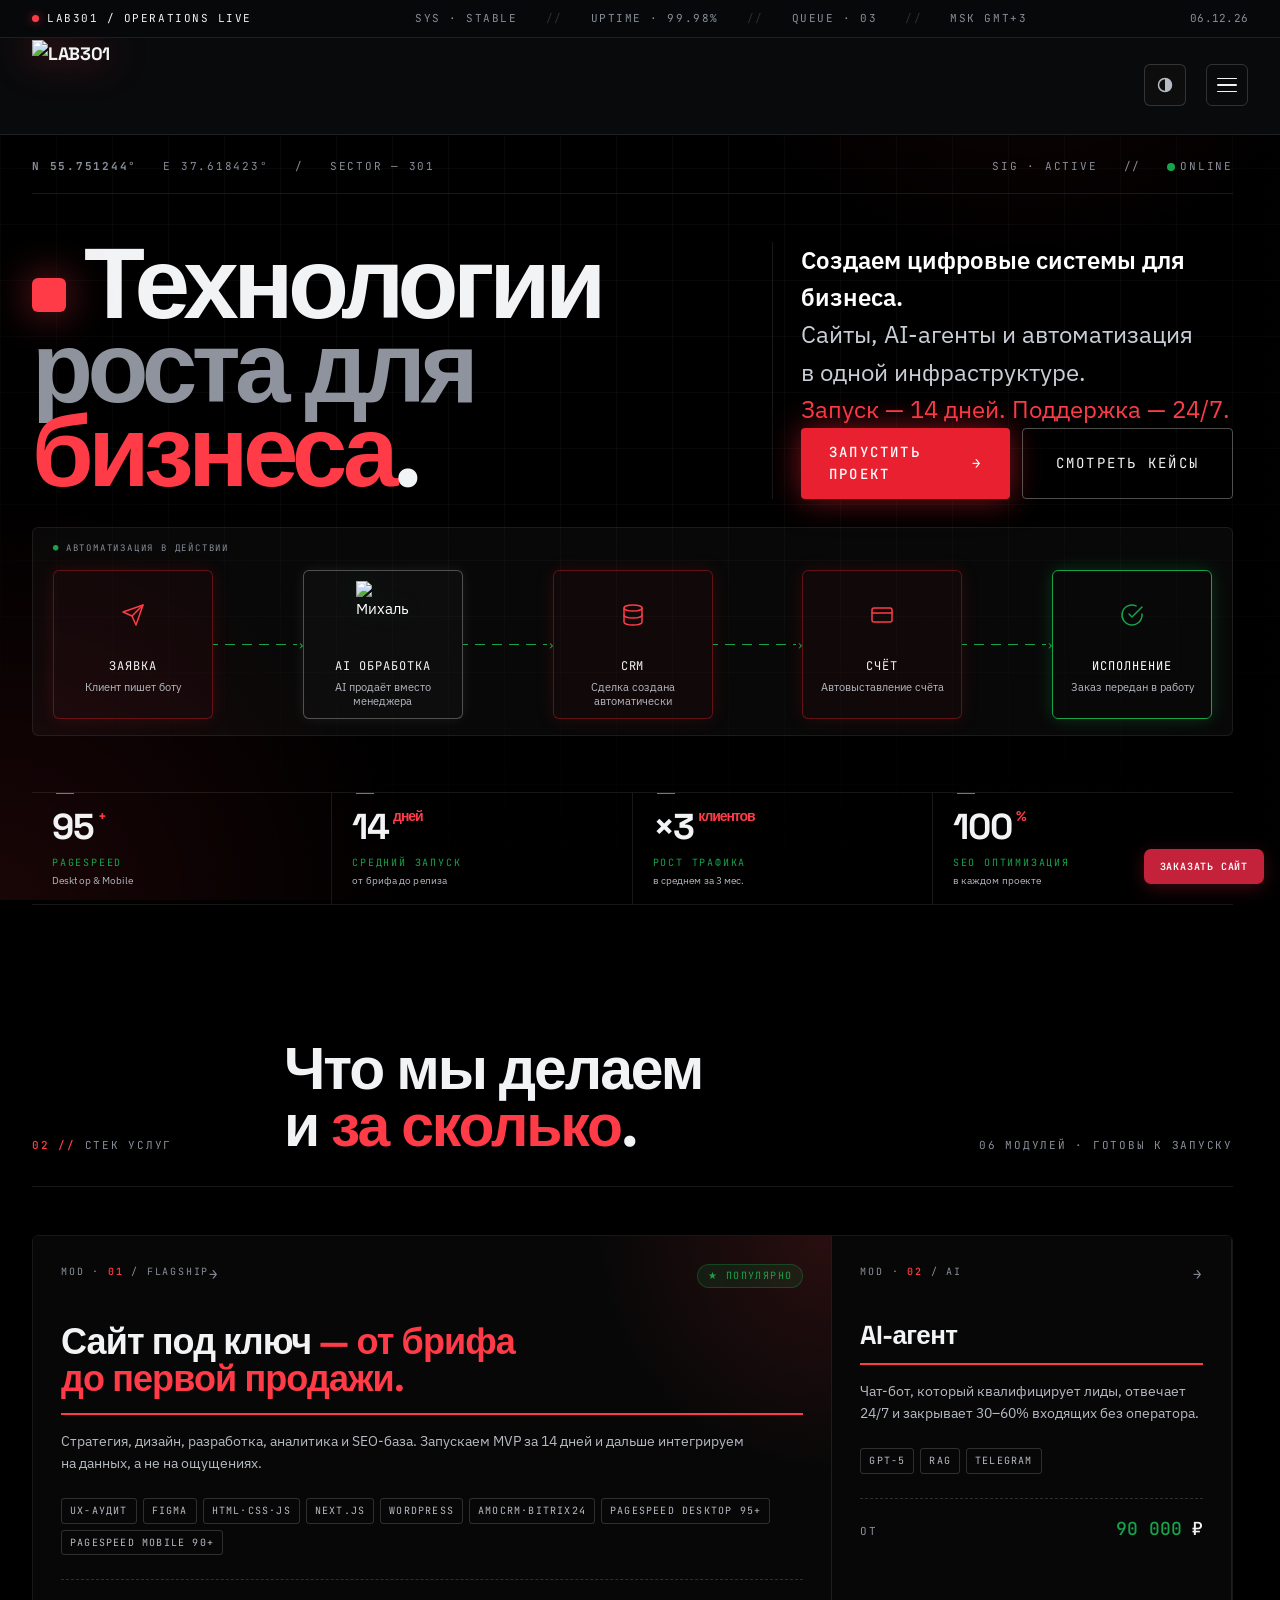
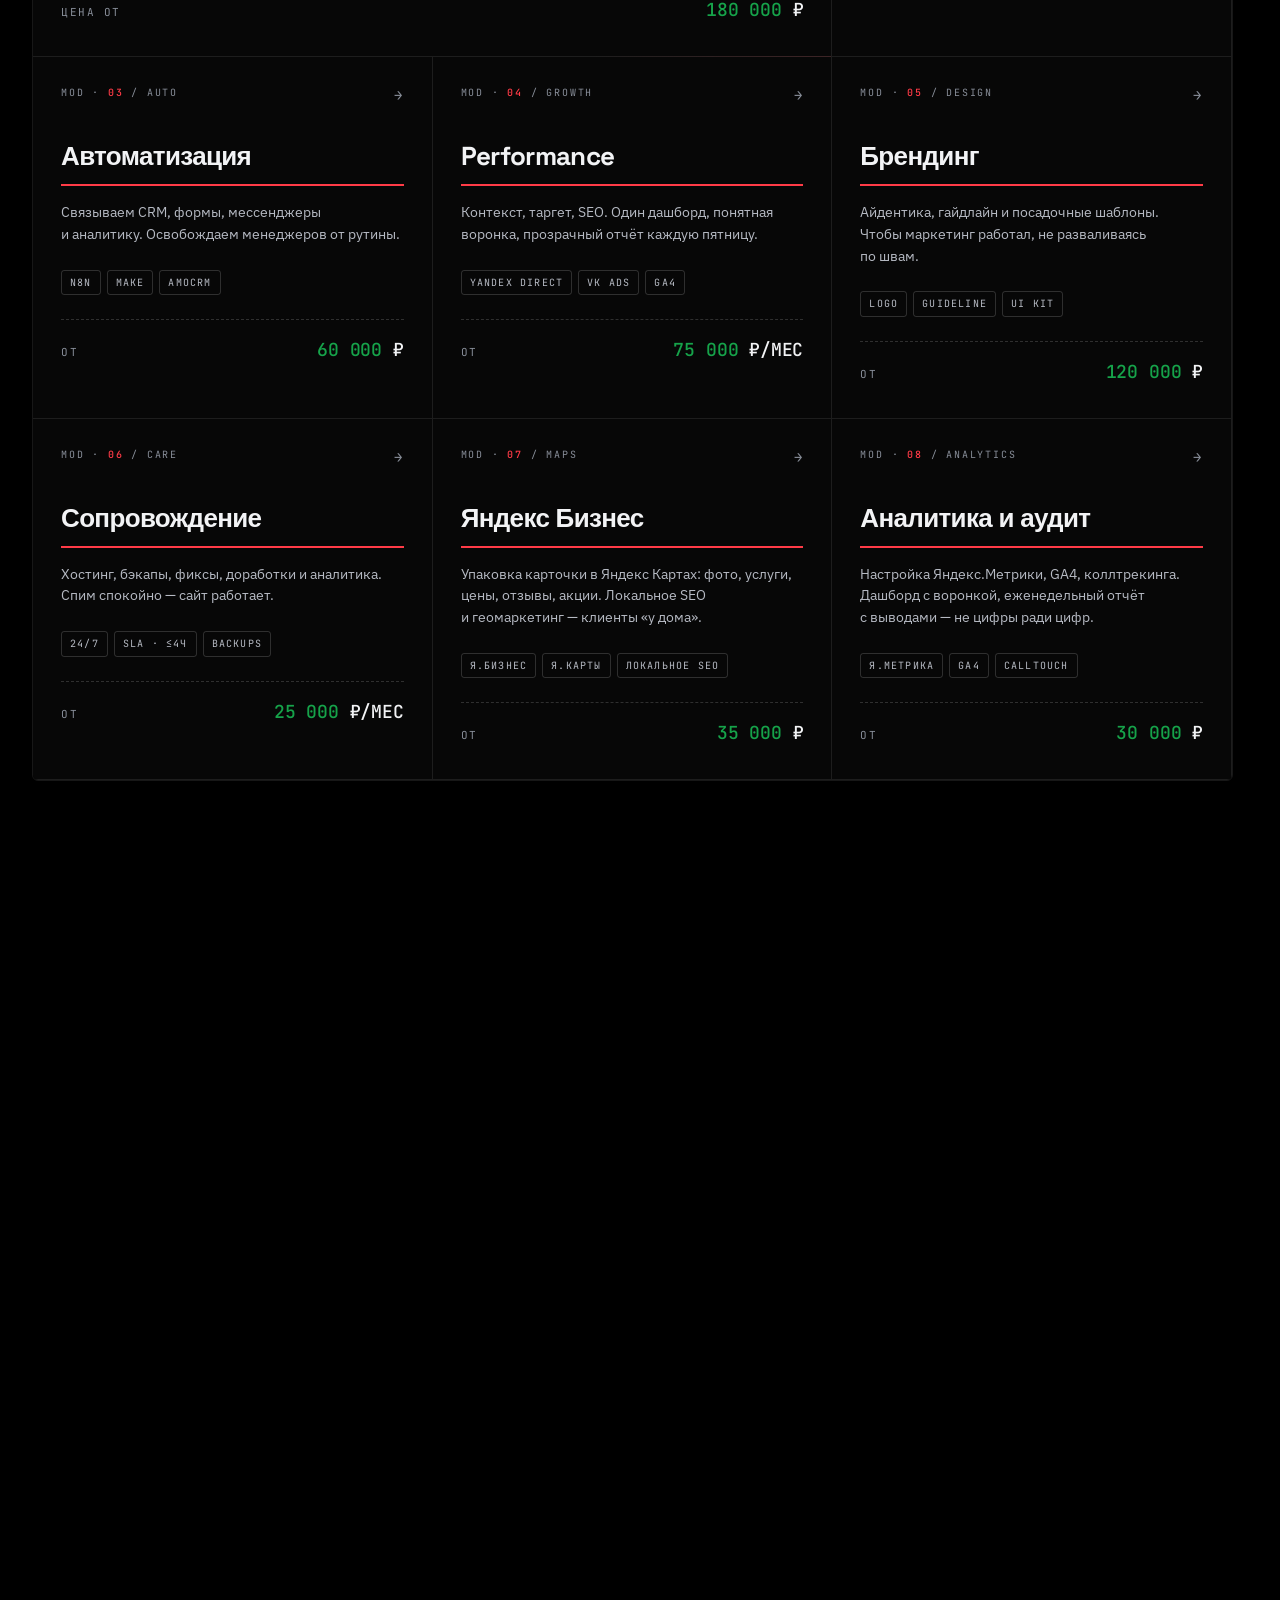
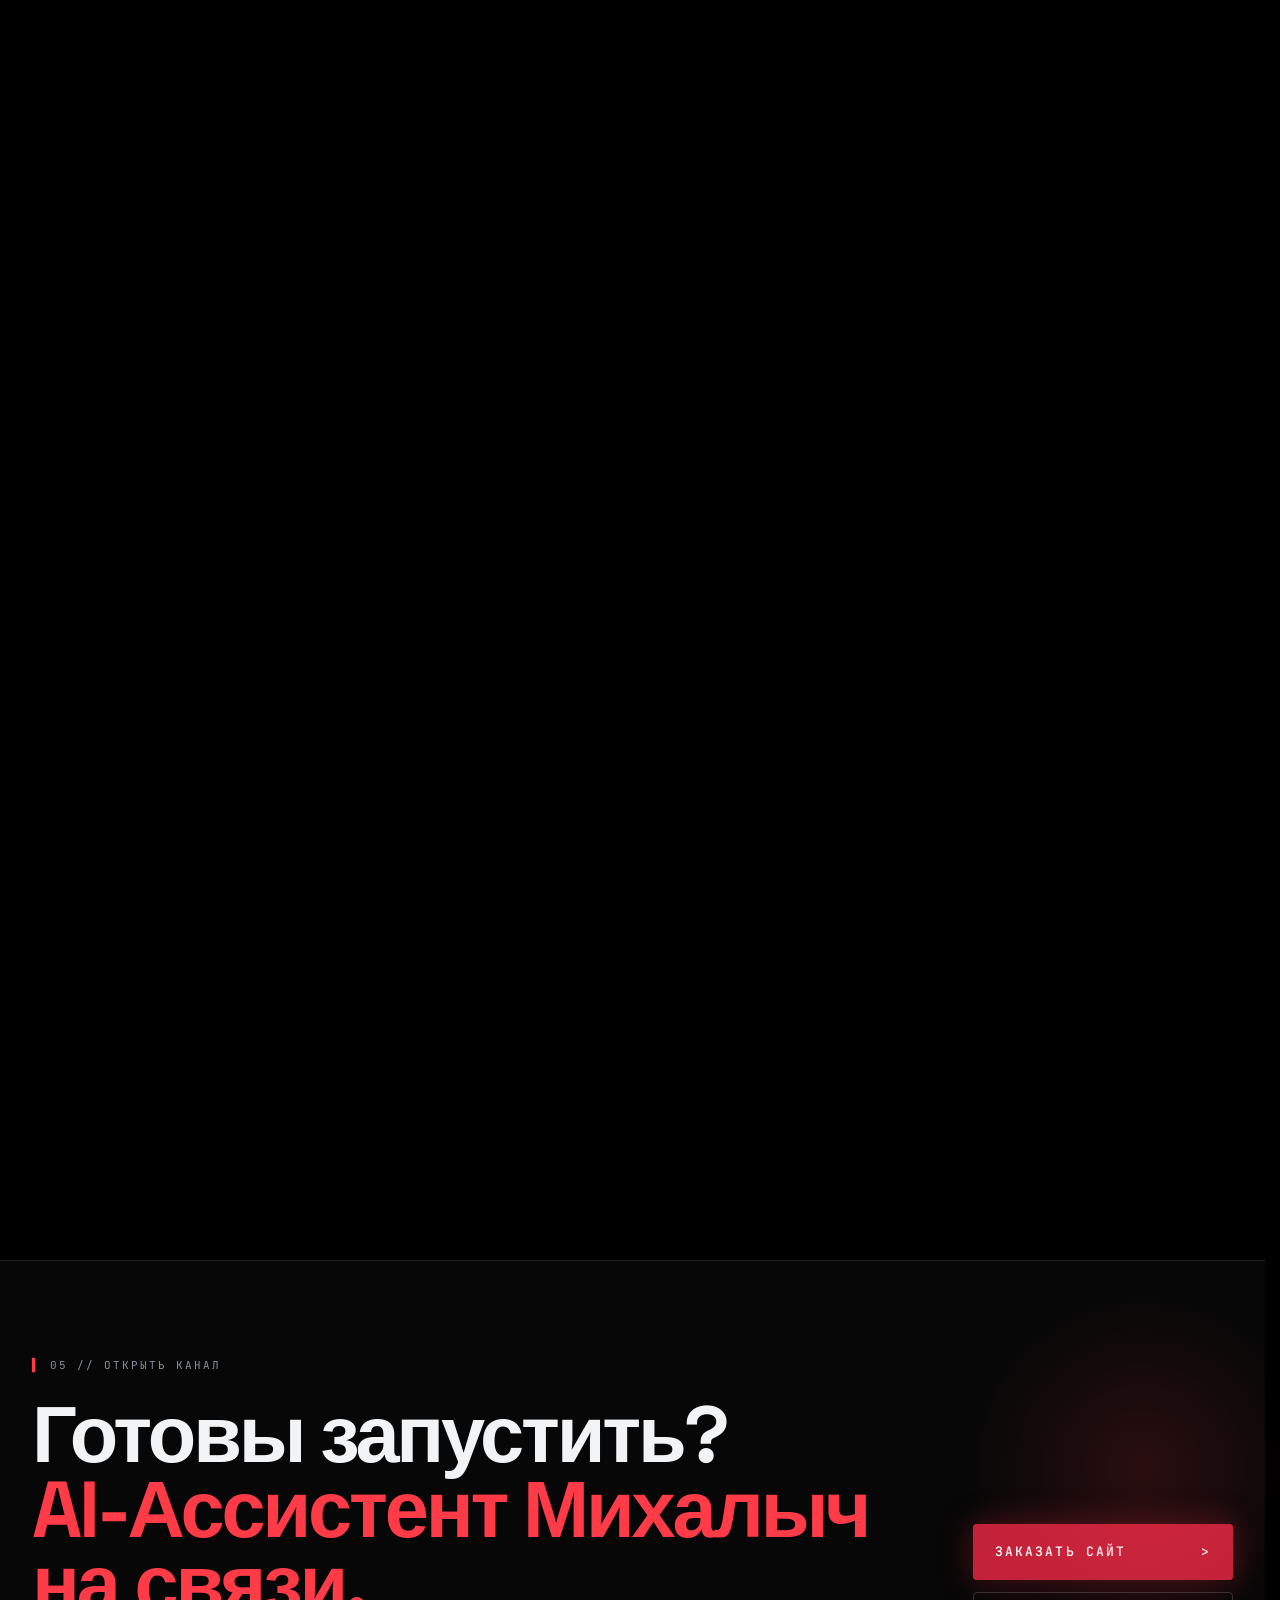
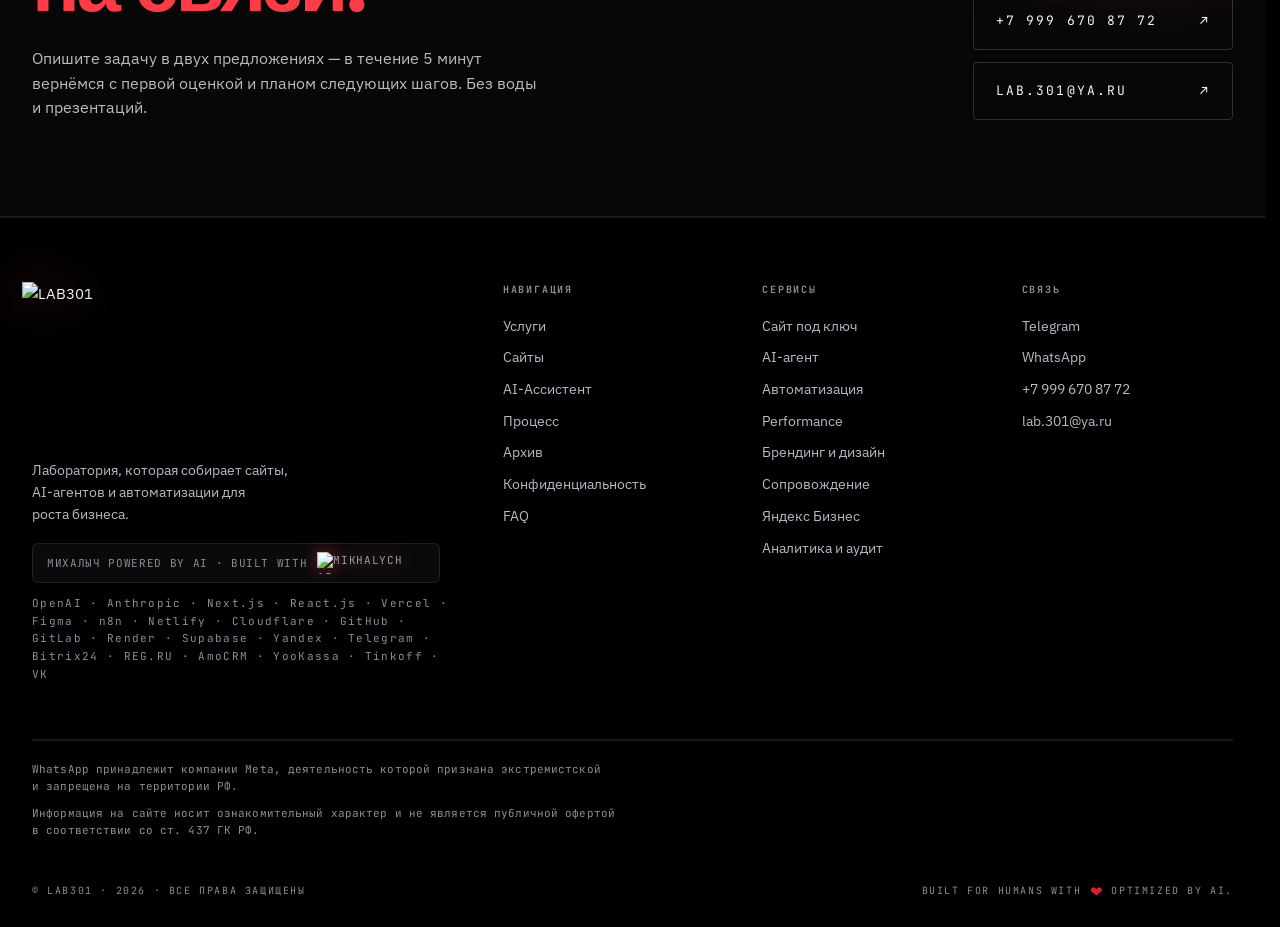
==== commit 6dc9473b: "Add files via upload" ====
--- a/index.html
+++ b/index.html
@@ -734,21 +734,7 @@
       <div class="meta">04 / 120+ доступных</div>
     </div>
     <div class="arc-grid reveal">
-      <article class="arc-card">
-        <div class="arc-vis" style="--mx:25%;--my:35%; background-image: url('case-lab301-cover.avif'); background-size: cover; background-position: center;">
-          <span class="tag">DIGITAL · AGENCY · 2026</span><span class="stamp">301</span>
-        </div>
-        <div class="arc-body">
-          <h3 class="arc-title">LAB301 — этот&nbsp;сайт</h3>
-          <p class="arc-desc">Корпоративный сайт LAB301 с&nbsp;AI‑ассистентом Михалычем, операционным дизайн-языком и&nbsp;PageSpeed&nbsp;95+.</p>
-          <div class="arc-metrics">
-            <div class="arc-metric"><div class="v">95<sup>+</sup></div><div class="k">PageSpeed Desktop</div></div>
-            <div class="arc-metric"><div class="v">90<sup>+</sup></div><div class="k">PageSpeed Mobile</div></div>
-            <div class="arc-metric"><div class="v">1.5<sup>с</sup></div><div class="k">LCP</div></div>
-            <div class="arc-metric"><div class="v">8<sup>стр</sup></div><div class="k">страниц</div></div>
-          </div>
-        </div>
-      </article>
+
       <article class="arc-card arc-card--link">
         <a class="arc-card-overlay" href="https://remcity36.ru/" target="_blank" rel="noopener" aria-label="Ремсити36 — перейти на сайт"></a>
         <div class="arc-vis" style="--mx:75%;--my:30%; background-image: url('remcity36_cover.avif'); background-size: cover; background-position: center;">
@@ -764,34 +750,55 @@
           </div>
         </div>
       </article>
-      <article class="arc-card" style="border-style:dashed; opacity:.72;">
-        <div class="arc-vis" style="--mx:50%;--my:60%;">
-          <span class="tag" style="color:#16a34a; border-color:rgba(22,163,74,0.35); background:rgba(22,163,74,0.08);">В РАБОТЕ · 2026</span><span class="stamp">303</span><span class="ph-label">[ скоро · NDA ]</span>
+
+      <article class="arc-card arc-card--link">
+        <a class="arc-card-overlay" href="https://v-kandinskiy.ru/#top" target="_blank" rel="noopener" aria-label="ИИ Художник Владимир Кандинский — перейти на сайт"></a>
+        <div class="arc-vis" style="--mx:45%;--my:68%; background-image: url('cover-mihalich-ai.avif'); background-size: cover; background-position: center 20%;">
+          <span class="tag">PORTFOLIO · AI · 2026</span><span class="stamp">303</span>
         </div>
         <div class="arc-body">
-          <h3 class="arc-title">Кейс №&nbsp;303 — раскрытие&nbsp;скоро</h3>
-          <p class="arc-desc">Закрытый проект под&nbsp;соглашением о&nbsp;неразглашении. Подробности&nbsp;— под&nbsp;запрос.</p>
+          <h3 class="arc-title">ИИ Художник — Владимир Кандинский</h3>
+          <p class="arc-desc">Промо-лендинг AI-проекта: нестандартный визуальный стиль, быстрая загрузка и&nbsp;прямая связь через Telegram.</p>
           <div class="arc-metrics">
-            <div class="arc-metric"><div class="v">—</div><div class="k">статус</div></div>
-            <div class="arc-metric"><div class="v">Q3</div><div class="k">релиз</div></div>
-            <div class="arc-metric"><div class="v">NDA</div><div class="k">обмен</div></div>
+            <div class="arc-metric"><div class="v">95<sup>+</sup></div><div class="k">PageSpeed</div></div>
+            <div class="arc-metric"><div class="v">1<sup>стр</sup></div><div class="k">лендинг</div></div>
+            <div class="arc-metric"><div class="v">2026</div><div class="k">год</div></div>
           </div>
         </div>
       </article>
-      <article class="arc-card" style="border-style:dashed; opacity:.72;">
-        <div class="arc-vis" style="--mx:65%;--my:65%;">
-          <span class="tag" style="color:#16a34a; border-color:rgba(22,163,74,0.35); background:rgba(22,163,74,0.08);">В РАБОТЕ · 2026</span><span class="stamp">304</span><span class="ph-label">[ скоро ]</span>
+
+      <article class="arc-card arc-card--link">
+        <a class="arc-card-overlay" href="https://inari-atelier.ru/" target="_blank" rel="noopener" aria-label="Ателье Инари — перейти на сайт"></a>
+        <div class="arc-vis" style="--mx:55%;--my:65%; background-image: url('cover-inari.avif'); background-size: cover; background-position: center 25%;">
+          <span class="tag">АТЕЛЬЕ · МОДА · 2026</span><span class="stamp">304</span>
         </div>
         <div class="arc-body">
-          <h3 class="arc-title">Кейс №&nbsp;304 — раскрытие&nbsp;скоро</h3>
-          <p class="arc-desc">Проект на&nbsp;стадии&nbsp;сборки. После выхода&nbsp;— полный разбор с&nbsp;метриками.</p>
+          <h3 class="arc-title">Ателье Инари — пошив в&nbsp;Воронеже</h3>
+          <p class="arc-desc">Сайт ателье пошива одежды: галерея работ, прайс-лист, онлайн-запись и&nbsp;локальное SEO для&nbsp;продвижения в&nbsp;регионе.</p>
           <div class="arc-metrics">
-            <div class="arc-metric"><div class="v">—</div><div class="k">статус</div></div>
-            <div class="arc-metric"><div class="v">Q3</div><div class="k">релиз</div></div>
-            <div class="arc-metric"><div class="v">Открытый</div><div class="k">обмен</div></div>
+            <div class="arc-metric"><div class="v">95<sup>+</sup></div><div class="k">PageSpeed</div></div>
+            <div class="arc-metric"><div class="v">локал</div><div class="k">SEO</div></div>
+            <div class="arc-metric"><div class="v">2026</div><div class="k">год</div></div>
           </div>
         </div>
       </article>
+
+      <article class="arc-card arc-card--link">
+        <a class="arc-card-overlay" href="https://mihalich-ai.ru/" target="_blank" rel="noopener" aria-label="Михалыч AI — перейти на сайт"></a>
+        <div class="arc-vis" style="--mx:50%;--my:45%; background-image: url('cover-kandinskiy.avif'); background-size: cover; background-position: center;">
+          <span class="tag">AI · PRODUCT · 2026</span><span class="stamp">305</span>
+        </div>
+        <div class="arc-body">
+          <h3 class="arc-title">Михалыч&nbsp;— официальный AI‑бот LAB301</h3>
+          <p class="arc-desc">Лендинг флагманского AI-продукта LAB301: демо-режим, тарифы и&nbsp;прямое подключение через Telegram.</p>
+          <div class="arc-metrics">
+            <div class="arc-metric"><div class="v">24/7</div><div class="k">работает</div></div>
+            <div class="arc-metric"><div class="v">GPT-5</div><div class="k">модель</div></div>
+            <div class="arc-metric"><div class="v">2026</div><div class="k">год</div></div>
+          </div>
+        </div>
+      </article>
+
     </div>
   </div>
 </section>
